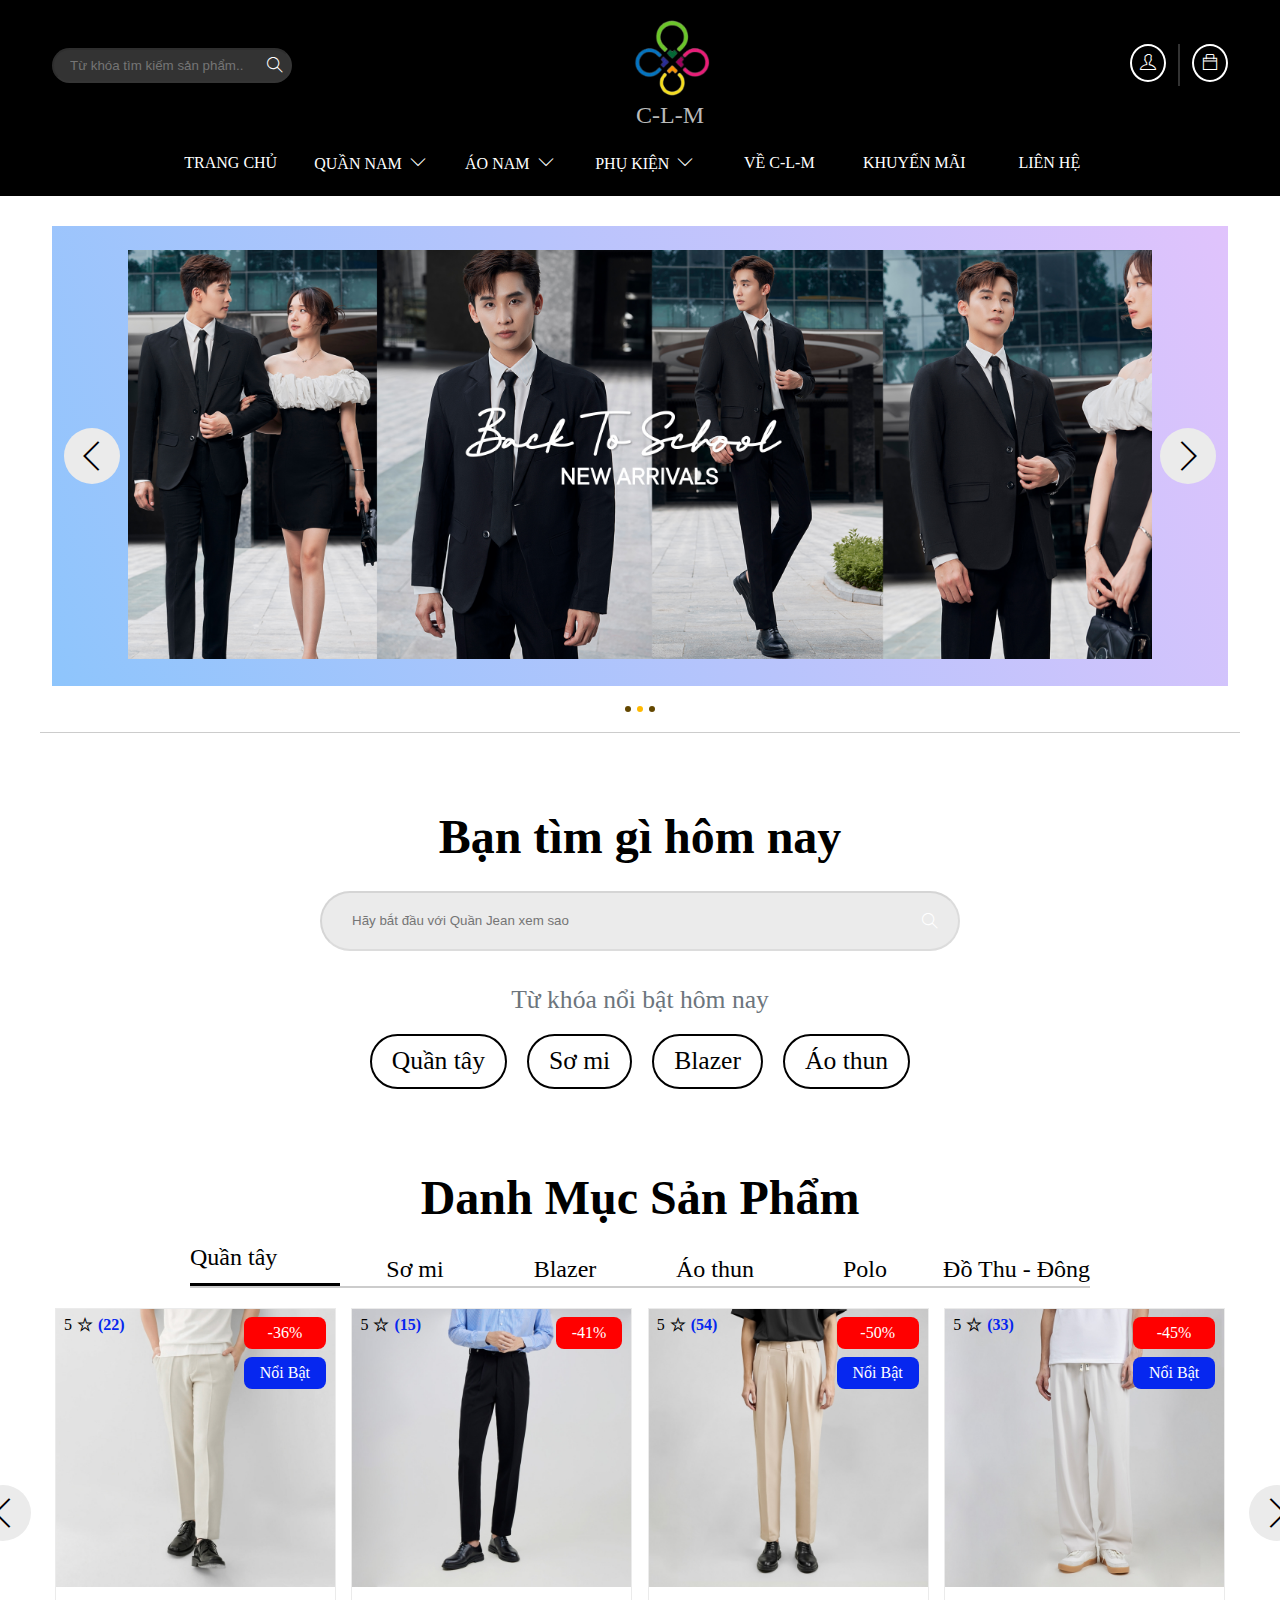
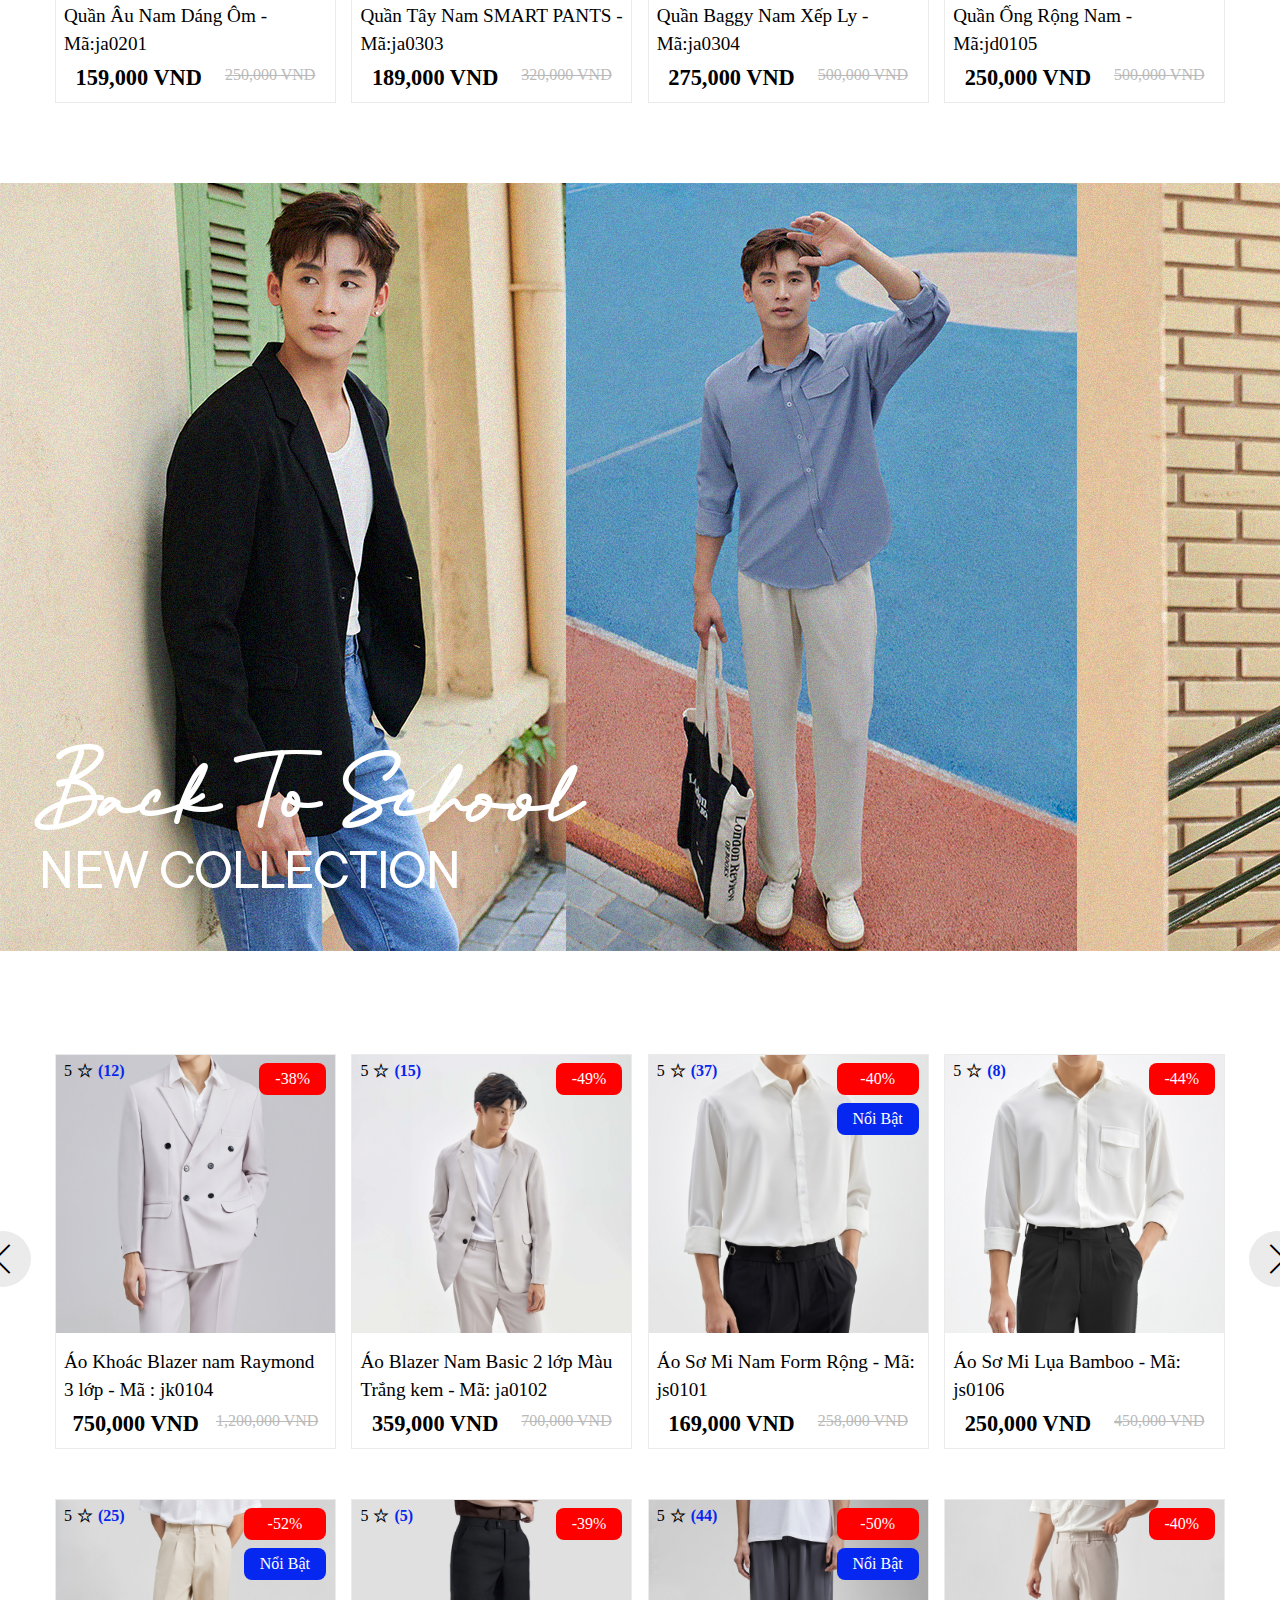
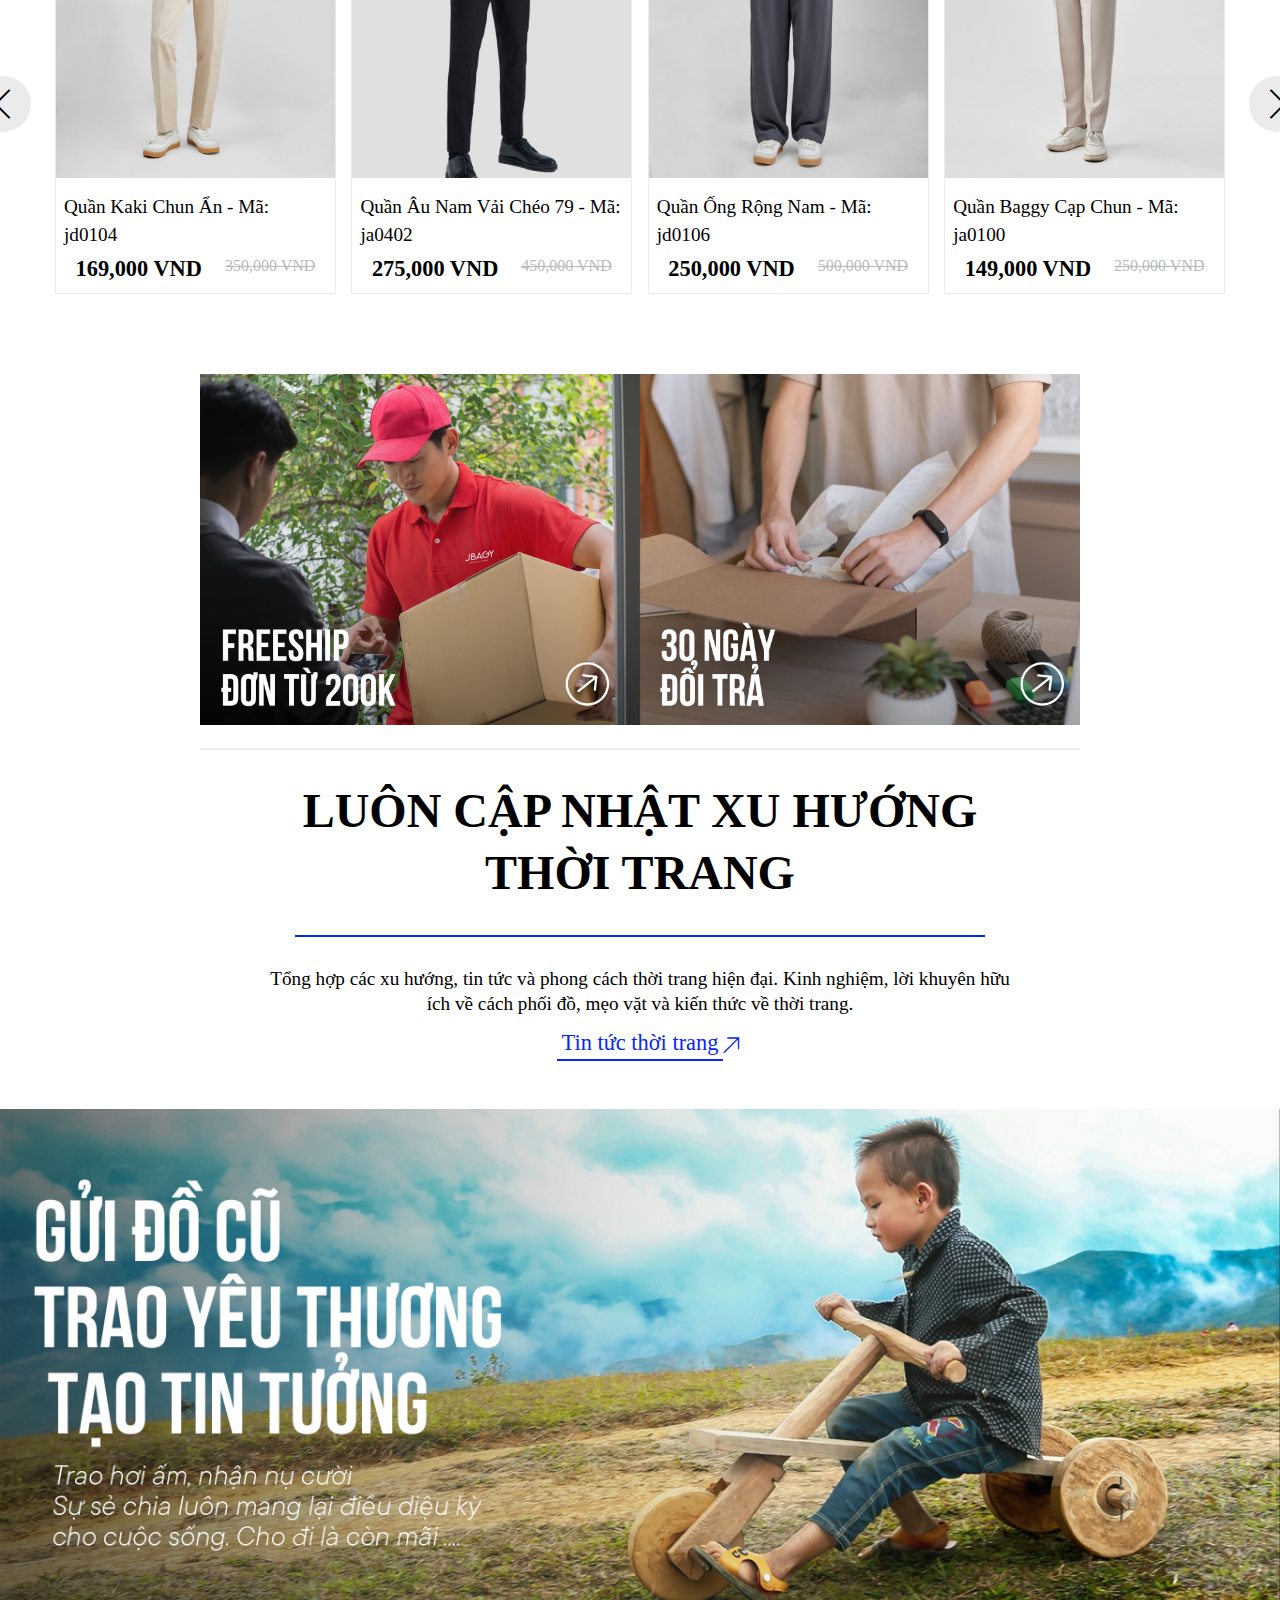
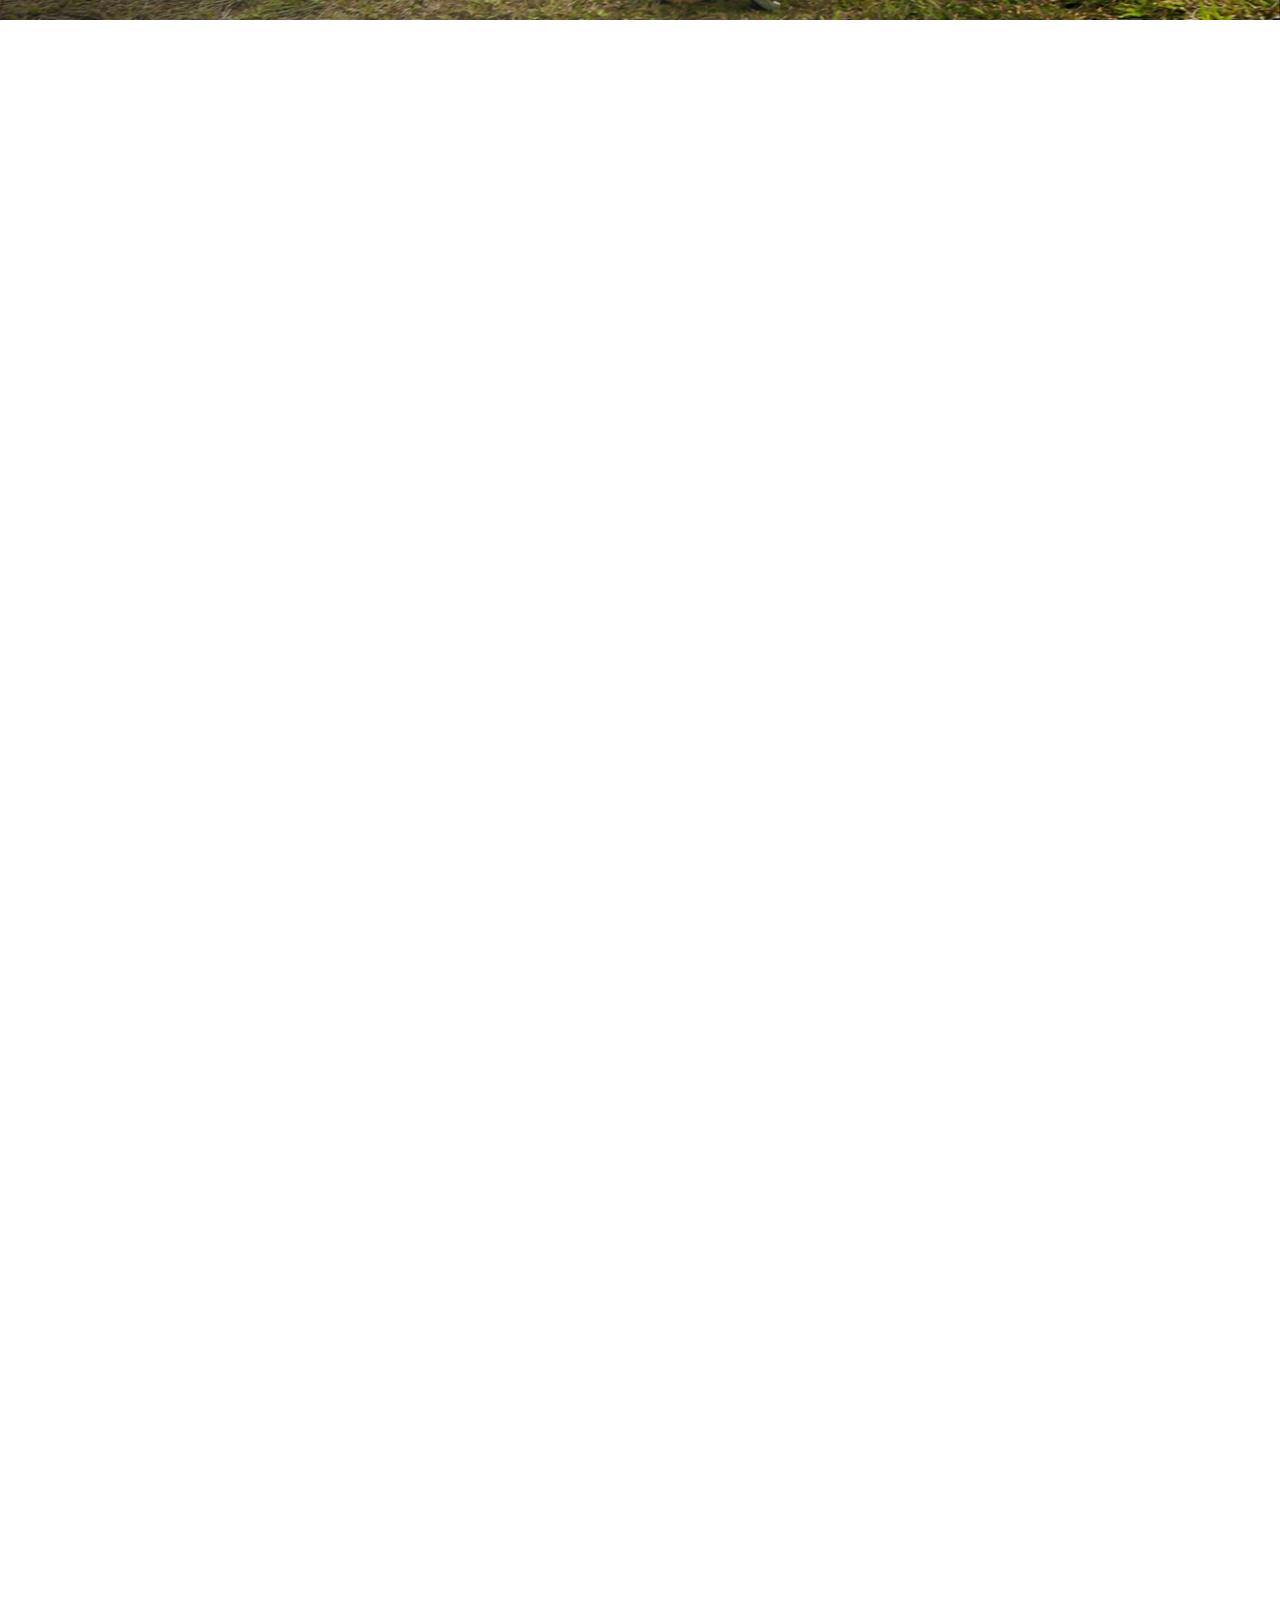
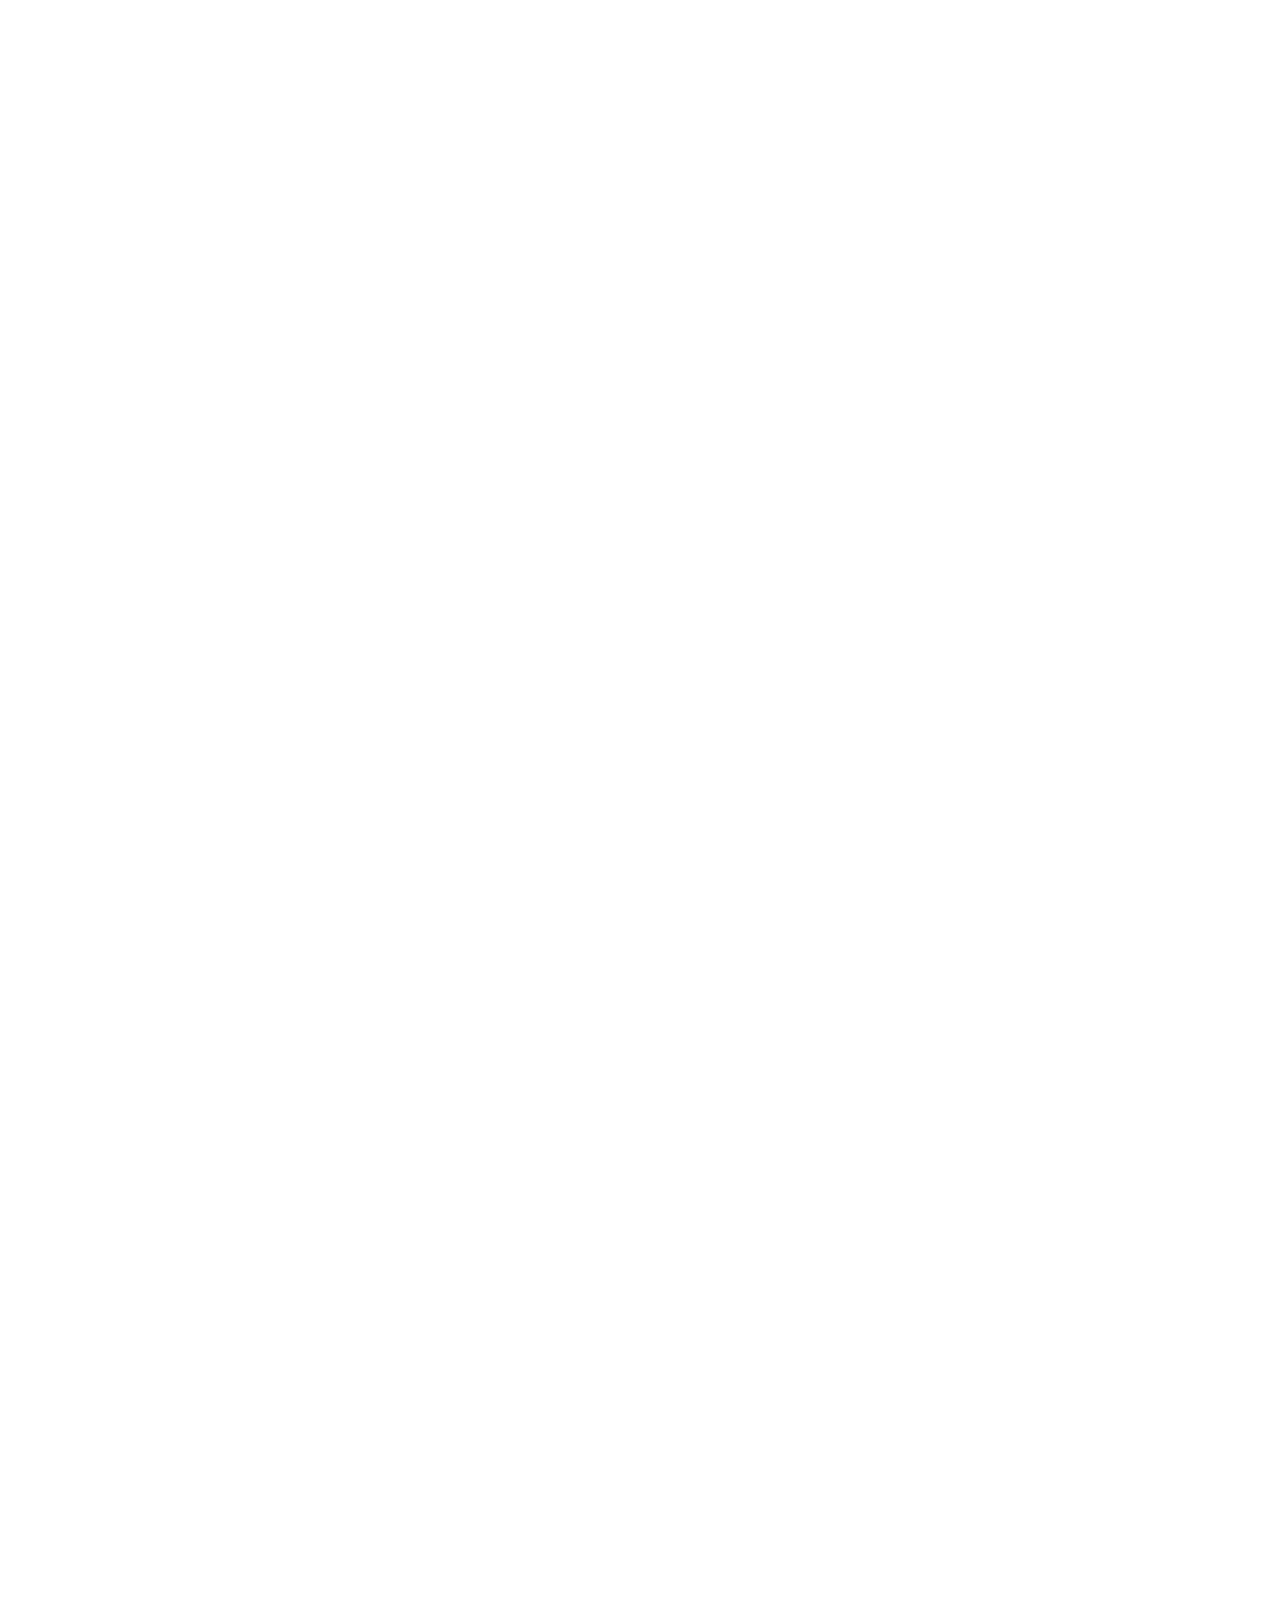
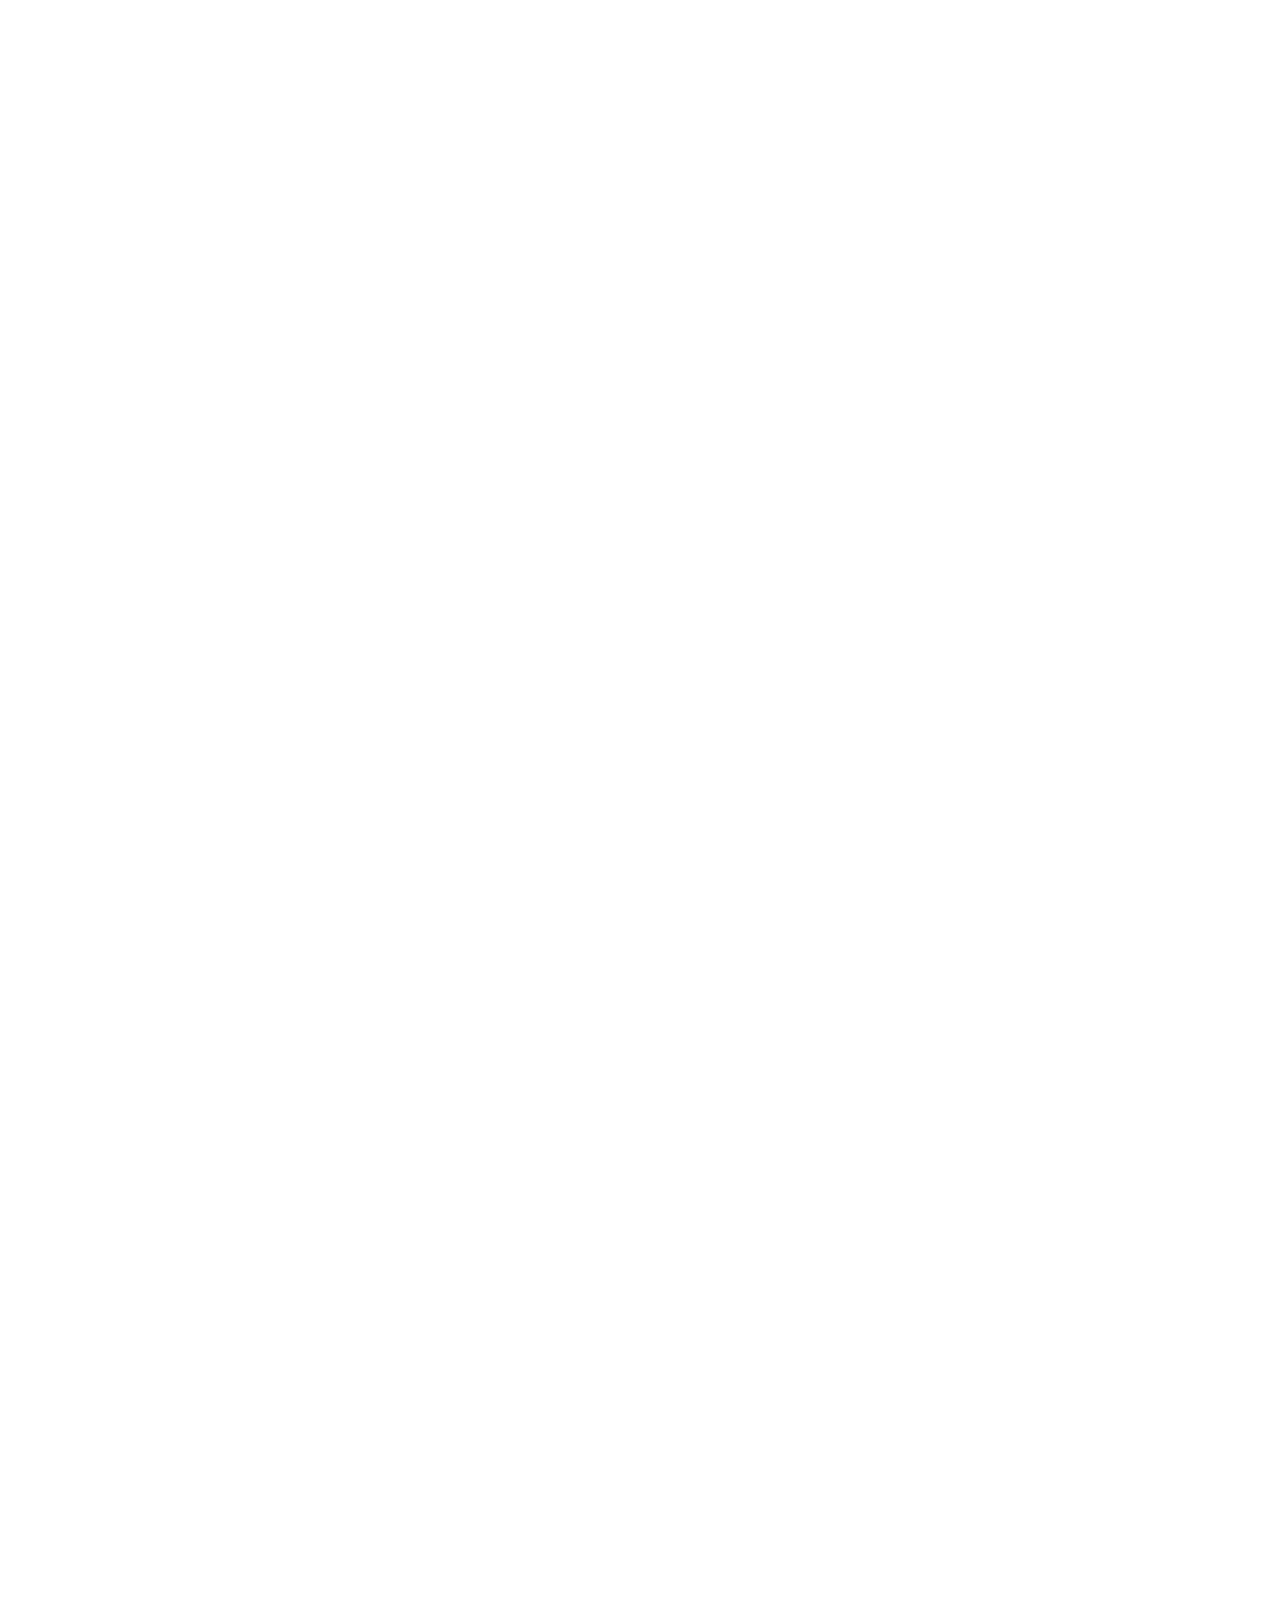
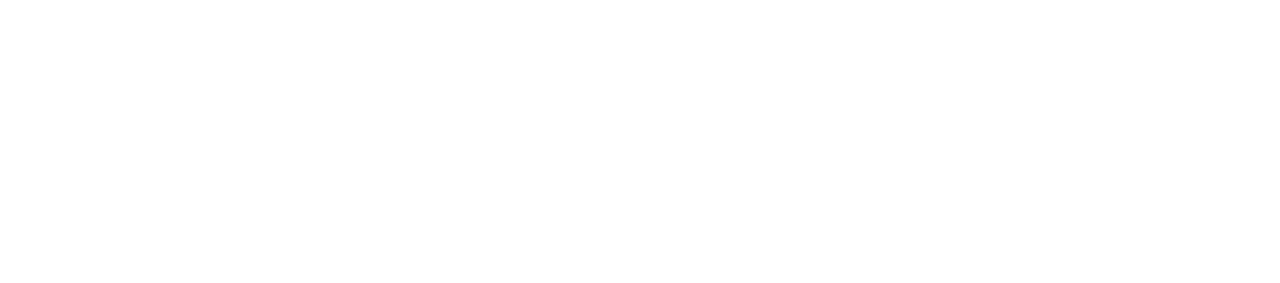
==== index.html @ 553d18b3 "Fix một số lỗi nhỏ và thêm phần banner" ====
<!DOCTYPE html>
<html lang="vi">
    <head>
        <meta charset="UTF-8" />
        <meta name="viewport" content="width=device-width, initial-scale=1.0" />
        <title>Thời Trang C-L-M</title>
        <link rel="stylesheet" href="./assets/css/style.css" />
        <link rel="stylesheet" href="./assets/css/reset.css" />
        <link
            rel="stylesheet"
            href="./assets/fonts/Helvetica-Neue-Font/Helvetica Neue Medium Extended/Helvetica Neue Medium Extended.otf"
        />
        <link
            rel="stylesheet"
            href="./assets/icon/themify-icons/themify-icons.css"
        />
    </head>
    <body>
        <!-- Header -->
        <header class="header">
            <div class="main-content">
                <div class="flex-row">
                    <div class="container-search">
                        <input
                            type="search"
                            class="search-field"
                            placeholder="Từ khóa tìm kiếm sản phẩm.."
                        />
                        <i class="ti-search"></i>
                    </div>
                    <div class="logo">
                        <img
                            src="./assets/img/logo_team.jpg"
                            alt="logo_team"
                            class="logo_team"
                        />
                        <div class="container-slogan">
                            <h1 class="name-shop">C-L-M</h1>
                        </div>
                    </div>
                    <div class="header-button">
                        <a href="#!">
                            <div class="header-button_user">
                                <i class="ti-user"></i>
                            </div>
                        </a>
                        <div class="header-button_devider"></div>
                        <a href="#!">
                            <div class="header-button_shopping">
                                <i class="ti-bag"></i>
                            </div>
                        </a>
                    </div>
                </div>
            </div>
            <!-- Navigation -->
            <nav>
                <div class="nav">
                    <ul>
                        <li>
                            <a href="#!">TRANG CHỦ</a>
                        </li>
                        <li class="tag-father">
                            <a href="#!">QUẦN NAM</a>
                            <ul class="list-item">
                                <li>
                                    <a href="#!">Quần Tây</a>
                                </li>
                                <li>
                                    <a href="#!">Quần Jean</a>
                                </li>
                                <li>
                                    <a href="#!">Quần Kaki</a>
                                </li>
                                <li>
                                    <a href="#!">Quần Short</a>
                                </li>
                                <li>
                                    <a href="#!">Quần Lót</a>
                                </li>
                            </ul>
                            <i class="ti-angle-down"></i>
                        </li>
                        <li class="tag-father">
                            <a href="#!">ÁO NAM</a>
                            <ul class="list-item">
                                <li>
                                    <a href="#!">Áo Sơ Mi</a>
                                </li>
                                <li>
                                    <a href="#!">Áo Blazer</a>
                                </li>
                                <li>
                                    <a href="#!">Áo Thun</a>
                                </li>
                                <li>
                                    <a href="#!">Áo Polo</a>
                                </li>
                            </ul>
                            <i class="ti-angle-down"></i>
                        </li>
                        <li class="tag-father">
                            <a href="#!">PHỤ KIỆN</a>
                            <ul class="list-item">
                                <li>
                                    <a href="#!">Tất</a>
                                </li>
                                <li>
                                    <a href="#!">Mũ</a>
                                </li>
                            </ul>
                            <i class="ti-angle-down"></i>
                        </li>
                        <li>
                            <a href="#!">VỀ C-L-M</a>
                        </li>
                        <li>
                            <a href="#!">KHUYẾN MÃI</a>
                        </li>
                        <li>
                            <a href="#!">LIÊN HỆ</a>
                        </li>
                    </ul>
                </div>
            </nav>
        </header>
        <main>
            <!-- Banner -->
            <div class="banner">
                <div class="main-content">
                    <div class="container">
                        <i class="ti-angle-left"></i>
                        <a href="#!"
                            ><img
                                class="banner-img"
                                src="./assets/img/banner.jpg"
                                alt="banner"
                        /></a>
                        <i class="ti-angle-right"></i>
                    </div>
                    <div class="dots">
                        <div class="dot"></div>
                        <div class="dot acctive"></div>
                        <div class="dot"></div>
                    </div>
                </div>
            </div>
            <!-- Outstanding -->
            <div class="otd">
                <div class="content">
                    <h2 class="title">Bạn tìm gì hôm nay</h2>
                    <div class="container-search">
                        <input
                            type="search"
                            class="search-field"
                            placeholder="Hãy bắt đầu với Quần Jean xem sao"
                        />
                        <i class="ti-search"></i>
                    </div>
                    <p class="desc">Từ khóa nổi bật hôm nay</p>
                    <div class="row">
                        <div class="acction-btn"><a href="#!">Quần tây</a></div>
                        <div class="acction-btn"><a href="#!">Sơ mi</a></div>
                        <div class="acction-btn"><a href="#!">Blazer</a></div>
                        <div class="acction-btn"><a href="#!">Áo thun</a></div>
                    </div>
                </div>
            </div>
            <!-- Category -->
            <div class="category">
                <h2 class="title">Danh Mục Sản Phẩm</h2>
                <div class="row">
                    <ul>
                        <li class="acctive">
                            <a href="#!">Quần tây</a>
                        </li>
                        <li>
                            <a href="#!">Sơ mi</a>
                        </li>
                        <li>
                            <a href="#!">Blazer</a>
                        </li>
                        <li>
                            <a href="#!">Áo thun</a>
                        </li>
                        <li>
                            <a href="#!">Polo</a>
                        </li>
                        <li>
                            <a href="#!">Đồ Thu - Đông</a>
                        </li>
                    </ul>
                </div>
                <!-- Product -->
                <div class="tab-content">
                    <div class="container">
                        <div class="list-product">
                            <i class="ti-angle-left"></i>
                            <div class="product-item">
                                <div class="tag-product-item">
                                    <div class="row">
                                        <div class="evalute">
                                            <span>5</span>
                                            <i class="ti-star"></i>
                                            <span>(22)</span>
                                        </div>
                                        <div class="tag-container">
                                            <div class="reduction-rate">
                                                -36%
                                            </div>
                                            <div class="hot">Nổi Bật</div>
                                        </div>
                                    </div>
                                </div>
                                <a href="#!">
                                    <img
                                        src="./assets/img/ja0201.jpg"
                                        alt="Quần Âu Nam Dáng Ôm"
                                        class="feature"
                                    />
                                </a>
                                <h3 class="product-title">
                                    Quần Âu Nam Dáng Ôm - Mã:ja0201
                                </h3>
                                <div class="price">
                                    <div class="row">
                                        <div class="price-amount">
                                            159,000 VND
                                        </div>
                                        <div class="old-amount">
                                            250,000 VND
                                        </div>
                                    </div>
                                </div>
                            </div>
                            <div class="product-item">
                                <div class="tag-product-item">
                                    <div class="row">
                                        <div class="evalute">
                                            <span>5</span>
                                            <i class="ti-star"></i>
                                            <span>(15)</span>
                                        </div>
                                        <div class="tag-container">
                                            <div class="reduction-rate">
                                                -41%
                                            </div>
                                        </div>
                                    </div>
                                </div>
                                <a href="#!">
                                    <img
                                        src="./assets/img/ja0303.jpg"
                                        alt="Quần Tây Nam SMART PANTS"
                                        class="feature"
                                    />
                                </a>
                                <h3 class="product-title">
                                    Quần Tây Nam SMART PANTS - Mã:ja0303
                                </h3>
                                <div class="price">
                                    <div class="row">
                                        <div class="price-amount">
                                            189,000 VND
                                        </div>
                                        <div class="old-amount">
                                            320,000 VND
                                        </div>
                                    </div>
                                </div>
                            </div>
                            <div class="product-item">
                                <div class="tag-product-item">
                                    <div class="row">
                                        <div class="evalute">
                                            <span>5</span>
                                            <i class="ti-star"></i>
                                            <span>(54)</span>
                                        </div>
                                        <div class="tag-container">
                                            <div class="reduction-rate">
                                                -50%
                                            </div>
                                            <div class="hot">Nổi Bật</div>
                                        </div>
                                    </div>
                                </div>
                                <a href="#!">
                                    <img
                                        src="./assets/img/ja0304.jpg"
                                        alt="Quần Baggy Nam Xếp Ly"
                                        class="feature"
                                    />
                                </a>
                                <h3 class="product-title">
                                    Quần Baggy Nam Xếp Ly - Mã:ja0304
                                </h3>
                                <div class="price">
                                    <div class="row">
                                        <div class="price-amount">
                                            275,000 VND
                                        </div>
                                        <div class="old-amount">
                                            500,000 VND
                                        </div>
                                    </div>
                                </div>
                            </div>
                            <div class="product-item">
                                <div class="tag-product-item">
                                    <div class="row">
                                        <div class="evalute">
                                            <span>5</span>
                                            <i class="ti-star"></i>
                                            <span>(33)</span>
                                        </div>
                                        <div class="tag-container">
                                            <div class="reduction-rate">
                                                -45%
                                            </div>
                                            <div class="hot">Nổi Bật</div>
                                        </div>
                                    </div>
                                </div>
                                <a href="#!">
                                    <img
                                        src="./assets/img/jd0105.jpg"
                                        alt="Quần Ống Rộng Nam"
                                        class="feature"
                                    />
                                </a>
                                <h3 class="product-title">
                                    Quần Ống Rộng Nam - Mã:jd0105
                                </h3>
                                <div class="price">
                                    <div class="row">
                                        <div class="price-amount">
                                            250,000 VND
                                        </div>
                                        <div class="old-amount">
                                            500,000 VND
                                        </div>
                                    </div>
                                </div>
                            </div>
                            <i class="ti-angle-right"></i>
                        </div>
                    </div>
                </div>
            </div>
            <!-- Banner -->
            <div class="banner_2">
                <img
                    src="./assets/img/banner_2.jpg"
                    alt="banner_2"
                    class="banner"
                />
            </div>
            <!-- Product_2 -->
            <div class="category">
                <div class="tab-content">
                    <div class="container">
                        <div class="list-product">
                            <i class="ti-angle-left"></i>
                            <div class="product-item">
                                <div class="tag-product-item">
                                    <div class="row">
                                        <div class="evalute">
                                            <span>5</span>
                                            <i class="ti-star"></i>
                                            <span>(12)</span>
                                        </div>
                                        <div class="tag-container">
                                            <div class="reduction-rate">
                                                -38%
                                            </div>
                                        </div>
                                    </div>
                                </div>
                                <a href="#!">
                                    <img
                                        src="./assets/img/JK0104.jpg"
                                        alt="Áo Khoác Blazer nam Raymond 3 lớp"
                                        class="feature"
                                    />
                                </a>
                                <h3 class="product-title">
                                    Áo Khoác Blazer nam Raymond 3 lớp - Mã :
                                    jk0104
                                </h3>
                                <div class="price">
                                    <div class="row">
                                        <div class="price-amount">
                                            750,000 VND
                                        </div>
                                        <div class="old-amount">
                                            1,200,000 VND
                                        </div>
                                    </div>
                                </div>
                            </div>
                            <div class="product-item">
                                <div class="tag-product-item">
                                    <div class="row">
                                        <div class="evalute">
                                            <span>5</span>
                                            <i class="ti-star"></i>
                                            <span>(15)</span>
                                        </div>
                                        <div class="tag-container">
                                            <div class="reduction-rate">
                                                -49%
                                            </div>
                                        </div>
                                    </div>
                                </div>
                                <a href="#!">
                                    <img
                                        src="./assets/img/ja0102.jpg"
                                        alt="Áo Blazer Nam Basic 2 lớp Màu Trắng kem"
                                        class="feature"
                                    />
                                </a>
                                <h3 class="product-title">
                                    Áo Blazer Nam Basic 2 lớp Màu Trắng kem -
                                    Mã: ja0102
                                </h3>
                                <div class="price">
                                    <div class="row">
                                        <div class="price-amount">
                                            359,000 VND
                                        </div>
                                        <div class="old-amount">
                                            700,000 VND
                                        </div>
                                    </div>
                                </div>
                            </div>
                            <div class="product-item">
                                <div class="tag-product-item">
                                    <div class="row">
                                        <div class="evalute">
                                            <span>5</span>
                                            <i class="ti-star"></i>
                                            <span>(37)</span>
                                        </div>
                                        <div class="tag-container">
                                            <div class="reduction-rate">
                                                -40%
                                            </div>
                                            <div class="hot">Nổi Bật</div>
                                        </div>
                                    </div>
                                </div>
                                <a href="#!">
                                    <img
                                        src="./assets/img/js0101.jpg"
                                        alt="Áo Sơ Mi Nam Form Rộng"
                                        class="feature"
                                    />
                                </a>
                                <h3 class="product-title">
                                    Áo Sơ Mi Nam Form Rộng - Mã: js0101
                                </h3>
                                <div class="price">
                                    <div class="row">
                                        <div class="price-amount">
                                            169,000 VND
                                        </div>
                                        <div class="old-amount">
                                            258,000 VND
                                        </div>
                                    </div>
                                </div>
                            </div>
                            <div class="product-item">
                                <div class="tag-product-item">
                                    <div class="row">
                                        <div class="evalute">
                                            <span>5</span>
                                            <i class="ti-star"></i>
                                            <span>(8)</span>
                                        </div>
                                        <div class="tag-container">
                                            <div class="reduction-rate">
                                                -44%
                                            </div>
                                        </div>
                                    </div>
                                </div>
                                <a href="#!">
                                    <img
                                        src="./assets/img/js0106.jpg"
                                        alt="Áo Sơ Mi Lụa Bamboo"
                                        class="feature"
                                    />
                                </a>
                                <h3 class="product-title">
                                    Áo Sơ Mi Lụa Bamboo - Mã: js0106
                                </h3>
                                <div class="price">
                                    <div class="row">
                                        <div class="price-amount">
                                            250,000 VND
                                        </div>
                                        <div class="old-amount">
                                            450,000 VND
                                        </div>
                                    </div>
                                </div>
                            </div>
                            <i class="ti-angle-right"></i>
                        </div>
                    </div>
                </div>
            </div>
            <!-- Product_3 -->
            <div class="category category_3">
                <div class="tab-content">
                    <div class="container">
                        <div class="list-product">
                            <i class="ti-angle-left"></i>
                            <div class="product-item">
                                <div class="tag-product-item">
                                    <div class="row">
                                        <div class="evalute">
                                            <span>5</span>
                                            <i class="ti-star"></i>
                                            <span>(25)</span>
                                        </div>
                                        <div class="tag-container">
                                            <div class="reduction-rate">
                                                -52%
                                            </div>
                                            <div class="hot">Nổi Bật</div>
                                        </div>
                                    </div>
                                </div>
                                <a href="#!">
                                    <img
                                        src="./assets/img/jd0104.jpg"
                                        alt="Quần Kaki Chun Ẩn"
                                        class="feature"
                                    />
                                </a>
                                <h3 class="product-title">
                                    Quần Kaki Chun Ẩn - Mã: jd0104
                                </h3>
                                <div class="price">
                                    <div class="row">
                                        <div class="price-amount">
                                            169,000 VND
                                        </div>
                                        <div class="old-amount">
                                            350,000 VND
                                        </div>
                                    </div>
                                </div>
                            </div>
                            <div class="product-item">
                                <div class="tag-product-item">
                                    <div class="row">
                                        <div class="evalute">
                                            <span>5</span>
                                            <i class="ti-star"></i>
                                            <span>(5)</span>
                                        </div>
                                        <div class="tag-container">
                                            <div class="reduction-rate">
                                                -39%
                                            </div>
                                        </div>
                                    </div>
                                </div>
                                <a href="#!">
                                    <img
                                        src="./assets/img/ja0402.jpg"
                                        alt="Quần Âu Nam  Vải Chéo 79"
                                        class="feature"
                                    />
                                </a>
                                <h3 class="product-title">
                                    Quần Âu Nam Vải Chéo 79 - Mã: ja0402
                                </h3>
                                <div class="price">
                                    <div class="row">
                                        <div class="price-amount">
                                            275,000 VND
                                        </div>
                                        <div class="old-amount">
                                            450,000 VND
                                        </div>
                                    </div>
                                </div>
                            </div>
                            <div class="product-item">
                                <div class="tag-product-item">
                                    <div class="row">
                                        <div class="evalute">
                                            <span>5</span>
                                            <i class="ti-star"></i>
                                            <span>(44)</span>
                                        </div>
                                        <div class="tag-container">
                                            <div class="reduction-rate">
                                                -50%
                                            </div>
                                            <div class="hot">Nổi Bật</div>
                                        </div>
                                    </div>
                                </div>
                                <a href="#!">
                                    <img
                                        src="./assets/img/jd0106.jpg"
                                        alt="Quần Ống Rộng Nam"
                                        class="feature"
                                    />
                                </a>
                                <h3 class="product-title">
                                    Quần Ống Rộng Nam - Mã: jd0106
                                </h3>
                                <div class="price">
                                    <div class="row">
                                        <div class="price-amount">
                                            250,000 VND
                                        </div>
                                        <div class="old-amount">
                                            500,000 VND
                                        </div>
                                    </div>
                                </div>
                            </div>
                            <div class="product-item">
                                <div class="tag-product-item">
                                    <div class="row">
                                        <div class="evalute"></div>
                                        <div class="tag-container">
                                            <div class="reduction-rate">
                                                -40%
                                            </div>
                                        </div>
                                    </div>
                                </div>
                                <a href="#!">
                                    <img
                                        src="./assets/img/ja0100.jpg"
                                        alt="Quần Baggy Cạp Chun"
                                        class="feature"
                                    />
                                </a>
                                <h3 class="product-title">
                                    Quần Baggy Cạp Chun - Mã: ja0100
                                </h3>
                                <div class="price">
                                    <div class="row">
                                        <div class="price-amount">
                                            149,000 VND
                                        </div>
                                        <div class="old-amount">
                                            250,000 VND
                                        </div>
                                    </div>
                                </div>
                            </div>
                            <i class="ti-angle-right"></i>
                        </div>
                    </div>
                </div>
            </div>
            <!-- Banner -->
            <div class="banner_3">
                <img
                    src="./assets/img/banner_3.png"
                    alt="banner3"
                    class="banner"
                />
            </div>
            <!-- Section -->
            <div class="section">
                <div class="container-section">
                    <div class="title">
                        LUÔN CẬP NHẬT XU HƯỚNG <br />
                        THỜI TRANG
                    </div>
                    <p class="desc">
                        Tổng hợp các xu hướng, tin tức và phong cách thời trang hiện
                        đại. Kinh nghiệm, lời khuyên hữu ích về cách phối đồ, mẹo
                        vặt và kiến thức về thời trang.
                    </p>
                    <a href="#!">Tin tức thời trang <i class="ti-arrow-top-right"></i></a>
                </div>
            </div>
            <!-- Banner -->
            <div class="banner_4">
                <img
                    src="./assets/img/banner_4.jpg"
                    alt="banner3"
                    class="banner"
                />
            </div>
        </main>
        <main style="height: 5000px"></main>
    </body>
</html>
---- assets/css/style.css ----
* {
    padding: 0;
    margin: 0;
    box-sizing: border-box;
}

html {
    font-size: 62.5%;
    font-family: Arial, Helvetica, sans-serif;
}

body {
    font-size: 1.6rem;
}

/* ============Common=========== */
.main-content {
    margin: 0 auto;
    padding: 0 15px;
}

.flex-row {
    display: flex;
}

.title {
    font-size: 3rem;
    font-weight: 700;
}

.slogan {
    color: #fff;
    text-align: center;
}

a {
    text-decoration: none;
    color: #fff;
}

.dots {
    display: flex;
    justify-content: center;
    gap: 6px;
    margin-top: 20px;
}

.dot {
    width: 6px;
    height: 6px;
    background-color: #634700;
    border-radius: 50%;
}

.dot.acctive {
    background-color: #ffb900;
}

.row {
    display: flex;
}

/* ============Header=========== */
.header {
    background-color: #000;
    max-width: 100%;
    position: -webkit-sticky;
    position: sticky;
    top: -132px;
    z-index: 1;
}

.main-content {
    width: 1200px;
    padding: 0 12px;
}

.header .flex-row {
    justify-content: space-between;
    align-items: center;
}

.search-field {
    color: #fff;
    background-color: rgba(255, 255, 255, 0.2);
    border-radius: 999px;
    border-color: rgba(255, 255, 255, 0.09);
    color: currentColor;
    box-shadow: none;
    border-color: rgba(0, 0, 0, 0.09);
}

.logo {
    display: flex;
    flex-direction: column;
    align-items: center;
    max-width: 240px;
    cursor: default;
}

.logo_team {
    width: 100px;
    height: 100px;
    object-fit: cover;
}

.header-button {
    display: flex;
    justify-content: flex-end;
    color: #fff;
    min-width: 180px;
}

.container-search input {
    min-width: 240px;
    /* max-width: 250px; */
    padding: 8px 16px;
}

.container-search {
    position: relative;
}

.ti-search {
    position: absolute;
    color: #fff;
    right: 0;
    top: 0;
    cursor: pointer;
    padding: 9px;
}

.ti-search:hover {
    text-align: center;
    background-color: #bababa;
    color: #000;
    width: 20%;
    border-radius: 999px;
    transition: all ease 1s;
}

.name-shop {
    padding: 3px;
    color: #bababa;
    font-size: 1.5rem;
}

.header-button_devider {
    border: 1px solid #ccc;
    margin: 0 12px;
    padding: 20px 0;
    border-color: rgba(255, 255, 255, 0.2);
}

.header-button_shopping,
.header-button_user {
    border-radius: 50%;
    border: 2px solid #fff;
    padding: 8px;
    cursor: pointer;
}

.header-button_shopping:hover,
.header-button_user:hover {
    background-color: #ccc;
    color: #000;
}

/* ============Navigation=========== */
.nav {
    padding: 12px 0;
    display: flex;
    justify-content: center;
}

.nav ul li {
    text-align: center;
}

.nav > ul {
    display: flex;
    align-items: center;
}

.nav > ul li {
    display: inline-block;
    padding: 12px 16px;
    min-width: 135px;
}

.nav > ul li:hover {
    transition: all ease .1s;
}

.tag-father:hover .list-item li{
    transition: all ease-in-out .5s;
}

.nav > ul li:hover .list-item {
    width: calc(100% - 1.8px);
}

.tag-father:hover .list-item {
    display: block;
}

.tag-father {
    position: relative;
}

.list-item {
    position: absolute;
    display: none;
    background-color: #fff;
    margin: 12px 0 0 -16px;
    width:100%;
    border: 1px solid #ebebeb;
    box-sizing: content-box;
}

.list-item li {
    width: 100%;
    box-shadow: 0 1px #ebebeb;
}

.nav li:hover .ti-angle-down,
.nav ul li:hover a{
    color: #000;
}

.nav ul li:hover,
.list-item li:hover {
    background-color: #ccc;
    cursor: pointer;
}

.nav .ti-angle-down {
    padding-left: 4px;
    color: #fff;
}


/* ============Main=========== */
main {
    margin: 30px 0;
}


/* ============Banner=========== */
.banner .main-content{
    border-bottom: 1px solid #ccc;
    padding-bottom: 20px;
}

.banner-img {
    width: 100%;
    height: 100%;
    object-fit: cover;
}

.ti-angle-left,
.ti-angle-right {
    display: inline-block;
    font-size: 2rem;
    top: 50%;
    padding: 12px;
    border-radius: 50%;
    background-color: #ebebeb;
}

.ti-angle-left:hover,
.ti-angle-right:hover {
    cursor: pointer;
    box-shadow: rgba(0, 0, 0, 0.35) 0px 5px 15px;
    background-color: #fff;
    transition: all .5s;
}

.banner .container {
    display: flex;
    justify-content: center;
    align-items: center;
    gap: 8px;
    padding: 24px 12px;
    background-color: #8EC5FC;
    background-image: linear-gradient(62deg, #8EC5FC 0%, #E0C3FC 100%);
}

/* ============Outstanding=========== */
.otd {
    width: 100%;
    margin-top: 80px;
    display: flex;
    justify-content: center;
}

.otd .content {
    width: 50%;
    max-width: 50%;
    text-align: center;
}

.otd .container-search {
    width: 100%;
    margin-top: 30px;
    display: flex;
    align-items: center;
}

.otd .search-field {
    width: 100%;
    height: 60px;
    background-color: #ebebeb;
    padding: 8px 30px;
}

.otd .ti-search {
    display: flex;
    justify-content: center;
    align-items: center;
    width: 60px;
    height: 60px;
}

.otd .ti-search:hover {
    top: 2px;
    right: 2px;
    width: 100px;
    height: 56px;
}

.otd .desc {
    margin-top: 30px;
    color: #6c757d;
    font-size: 1.6rem;
    font-weight: 400;
    line-height: 1.5;
}

.otd .row {
    justify-content: center;
    margin-top: 10px;
}

.acction-btn {
    min-width: 40px;
    border: 2px solid #000;
    border-radius: 999px;
    padding: 6px 20px;
    margin: 5px 10px;
}

.acction-btn:hover,
.acction-btn:hover a {
    cursor: pointer;
    background-color: #21D4FD;
    background-image: linear-gradient(19deg, #21D4FD 0%, #B721FF 100%);
    color: transparent;
    background-clip: text;
    -webkit-background-clip: text;
}

.acction-btn a {
    color: #000;
    font-size: 1.6rem;
    font-weight: 400;
    line-height: 1.5;
}

/* ============Category=========== */
.category {
    text-align: center;
    padding-top: 30px;
    margin-top: 50px;
}

.category .row {
    justify-content: center;
}

.category ul {
    display: flex;
    border-bottom: 2px solid #ccc;
    margin-top: 30px;
}

.category .acctive,
.category ul li:hover,
.category ul li:active {
    padding-bottom: 20px;
    border-bottom: 3px solid #000;
}

.category ul li {
    display: flex;
    align-items: center;
    justify-content: center;
}

.category li {
    cursor: pointer;
    width: 150px;
    height: 34px;
}

.category li:first-child{
    justify-content: flex-start;
}

.category li:last-child{
    justify-content: flex-end;
}

.category li a {
    color: #000;
    font-size: 1.5rem;
    font-weight: 400;
}

.tab-content {
    display: flex;
    justify-content: center;
}

.tab-content .container {
    margin-top: 20px;
    width: 1170px;
}

.list-product {
    display: flex;
    justify-content: space-between;
    position: relative;
}

.product-item {
    max-width: 24%;
    border: 1px solid #ebebeb;
    position: relative;
}

.product-item:hover {
    box-shadow: rgba(0, 0, 0, 0.35) 0px 1px 10px;
}

.product-item .feature {
    width: 100%;
    height: 278px;
    object-fit: cover;
}

.product-title {
    display: block;
    padding: 12px 8px 0px;
    font-size: 1.2rem;
    font-weight: 500;
    text-align: left;
    line-height: 1.5;
}

.product-title:hover {
    cursor: pointer;
    text-decoration: underline;
}

.product-item .row {
    padding: 8px 8px 12px;
    justify-content: space-around;
}

.price-amount {
    font-size: 1.4rem;
    font-weight: 600;
}

.old-amount {
    text-decoration: line-through;
    color: #bababa;
}

.category .ti-angle-right,
.category .ti-angle-left {
    position: absolute;
}

.category .ti-angle-right {
    right: -80px;
    top: 45%;
}

.category .ti-angle-left {
    left: -80px;
    top: 45%;
}

.tag-product-item {
    position: absolute;
}

.tag-product-item .row {
    width: 278px;
    align-items: flex-start;
    justify-content: space-between;
}

.tag-product-item .evalute {
    display: flex;
    align-items: center;
    cursor: default;
}

.tag-product-item .evalute .ti-star {
    margin: -2px 5px 0;
}

.tag-product-item .evalute span ~ span {
    color: #0627ef;
    font-weight: 900;
}

.tag-container .reduction-rate {
    color: #fff;
    background-color: red;
    padding: 8px 16px;
    border-radius: 8px;
    cursor: default;
}

.tag-container .hot {
    color: #fff;
    background-color: #0627ef;
    margin-top: 8px;
    padding: 8px 16px;
    border-radius: 8px;
    cursor: default;
}

/* ============Banner=========== */

.banner_2 {
    margin-top: 80px;
}

/* ============Product=========== */
.category_3 {
    margin-top: 0;
}

/* ============Banner=========== */

.banner_3 {
    margin: 80px 200px 0;
    padding-bottom: 20px;
    border-bottom: 2px solid #ebebeb;
}

.banner_3 .banner {
    width: 100%;
    object-fit: cover;
    cursor: pointer;
}

/* ============Section=========== */
.section {
    margin: 0 auto;
    text-align: center;
    max-width: 750px;
}

.section .title {
    border-bottom: 2px solid #0627ef;
    padding-bottom: 30px;
    margin: 30px;
    line-height: 1.3;
}

.section .desc {
    font-size: 1.2rem;
    line-height: 1.3;
}

.container-section a {
    text-align: end;
    margin-top: 10px;
    display: inline-block;
    color: #0627ef;
    font-size: 1.4rem;
    box-shadow: 0 2px #0627ef;
    padding: 5px;
    position: relative;
}

.container-section i {
    position: absolute;
    top: 9px;
}

/* ============Banner=========== */
.banner_4 {
    margin-top: 50px;
}

.banner_4 .banner {
    width: 100%;
    height: 100%;
    object-fit: cover;
    cursor: pointer;
}
---- assets/icon/themify-icons/themify-icons.css ----
@font-face {
	font-family: 'themify';
	src:url('fonts/themify.eot?-fvbane');
	src:url('fonts/themify.eot?#iefix-fvbane') format('embedded-opentype'),
		url('fonts/themify.woff?-fvbane') format('woff'),
		url('fonts/themify.ttf?-fvbane') format('truetype'),
		url('fonts/themify.svg?-fvbane#themify') format('svg');
	font-weight: normal;
	font-style: normal;
}

[class^="ti-"], [class*=" ti-"] {
	font-family: 'themify';
	speak: none;
	font-style: normal;
	font-weight: normal;
	font-variant: normal;
	text-transform: none;
	line-height: 1;

	/* Better Font Rendering =========== */
	-webkit-font-smoothing: antialiased;
	-moz-osx-font-smoothing: grayscale;
}

.ti-wand:before {
	content: "\e600";
}
.ti-volume:before {
	content: "\e601";
}
.ti-user:before {
	content: "\e602";
}
.ti-unlock:before {
	content: "\e603";
}
.ti-unlink:before {
	content: "\e604";
}
.ti-trash:before {
	content: "\e605";
}
.ti-thought:before {
	content: "\e606";
}
.ti-target:before {
	content: "\e607";
}
.ti-tag:before {
	content: "\e608";
}
.ti-tablet:before {
	content: "\e609";
}
.ti-star:before {
	content: "\e60a";
}
.ti-spray:before {
	content: "\e60b";
}
.ti-signal:before {
	content: "\e60c";
}
.ti-shopping-cart:before {
	content: "\e60d";
}
.ti-shopping-cart-full:before {
	content: "\e60e";
}
.ti-settings:before {
	content: "\e60f";
}
.ti-search:before {
	content: "\e610";
}
.ti-zoom-in:before {
	content: "\e611";
}
.ti-zoom-out:before {
	content: "\e612";
}
.ti-cut:before {
	content: "\e613";
}
.ti-ruler:before {
	content: "\e614";
}
.ti-ruler-pencil:before {
	content: "\e615";
}
.ti-ruler-alt:before {
	content: "\e616";
}
.ti-bookmark:before {
	content: "\e617";
}
.ti-bookmark-alt:before {
	content: "\e618";
}
.ti-reload:before {
	content: "\e619";
}
.ti-plus:before {
	content: "\e61a";
}
.ti-pin:before {
	content: "\e61b";
}
.ti-pencil:before {
	content: "\e61c";
}
.ti-pencil-alt:before {
	content: "\e61d";
}
.ti-paint-roller:before {
	content: "\e61e";
}
.ti-paint-bucket:before {
	content: "\e61f";
}
.ti-na:before {
	content: "\e620";
}
.ti-mobile:before {
	content: "\e621";
}
.ti-minus:before {
	content: "\e622";
}
.ti-medall:before {
	content: "\e623";
}
.ti-medall-alt:before {
	content: "\e624";
}
.ti-marker:before {
	content: "\e625";
}
.ti-marker-alt:before {
	content: "\e626";
}
.ti-arrow-up:before {
	content: "\e627";
}
.ti-arrow-right:before {
	content: "\e628";
}
.ti-arrow-left:before {
	content: "\e629";
}
.ti-arrow-down:before {
	content: "\e62a";
}
.ti-lock:before {
	content: "\e62b";
}
.ti-location-arrow:before {
	content: "\e62c";
}
.ti-link:before {
	content: "\e62d";
}
.ti-layout:before {
	content: "\e62e";
}
.ti-layers:before {
	content: "\e62f";
}
.ti-layers-alt:before {
	content: "\e630";
}
.ti-key:before {
	content: "\e631";
}
.ti-import:before {
	content: "\e632";
}
.ti-image:before {
	content: "\e633";
}
.ti-heart:before {
	content: "\e634";
}
.ti-heart-broken:before {
	content: "\e635";
}
.ti-hand-stop:before {
	content: "\e636";
}
.ti-hand-open:before {
	content: "\e637";
}
.ti-hand-drag:before {
	content: "\e638";
}
.ti-folder:before {
	content: "\e639";
}
.ti-flag:before {
	content: "\e63a";
}
.ti-flag-alt:before {
	content: "\e63b";
}
.ti-flag-alt-2:before {
	content: "\e63c";
}
.ti-eye:before {
	content: "\e63d";
}
.ti-export:before {
	content: "\e63e";
}
.ti-exchange-vertical:before {
	content: "\e63f";
}
.ti-desktop:before {
	content: "\e640";
}
.ti-cup:before {
	content: "\e641";
}
.ti-crown:before {
	content: "\e642";
}
.ti-comments:before {
	content: "\e643";
}
.ti-comment:before {
	content: "\e644";
}
.ti-comment-alt:before {
	content: "\e645";
}
.ti-close:before {
	content: "\e646";
}
.ti-clip:before {
	content: "\e647";
}
.ti-angle-up:before {
	content: "\e648";
}
.ti-angle-right:before {
	content: "\e649";
}
.ti-angle-left:before {
	content: "\e64a";
}
.ti-angle-down:before {
	content: "\e64b";
}
.ti-check:before {
	content: "\e64c";
}
.ti-check-box:before {
	content: "\e64d";
}
.ti-camera:before {
	content: "\e64e";
}
.ti-announcement:before {
	content: "\e64f";
}
.ti-brush:before {
	content: "\e650";
}
.ti-briefcase:before {
	content: "\e651";
}
.ti-bolt:before {
	content: "\e652";
}
.ti-bolt-alt:before {
	content: "\e653";
}
.ti-blackboard:before {
	content: "\e654";
}
.ti-bag:before {
	content: "\e655";
}
.ti-move:before {
	content: "\e656";
}
.ti-arrows-vertical:before {
	content: "\e657";
}
.ti-arrows-horizontal:before {
	content: "\e658";
}
.ti-fullscreen:before {
	content: "\e659";
}
.ti-arrow-top-right:before {
	content: "\e65a";
}
.ti-arrow-top-left:before {
	content: "\e65b";
}
.ti-arrow-circle-up:before {
	content: "\e65c";
}
.ti-arrow-circle-right:before {
	content: "\e65d";
}
.ti-arrow-circle-left:before {
	content: "\e65e";
}
.ti-arrow-circle-down:before {
	content: "\e65f";
}
.ti-angle-double-up:before {
	content: "\e660";
}
.ti-angle-double-right:before {
	content: "\e661";
}
.ti-angle-double-left:before {
	content: "\e662";
}
.ti-angle-double-down:before {
	content: "\e663";
}
.ti-zip:before {
	content: "\e664";
}
.ti-world:before {
	content: "\e665";
}
.ti-wheelchair:before {
	content: "\e666";
}
.ti-view-list:before {
	content: "\e667";
}
.ti-view-list-alt:before {
	content: "\e668";
}
.ti-view-grid:before {
	content: "\e669";
}
.ti-uppercase:before {
	content: "\e66a";
}
.ti-upload:before {
	content: "\e66b";
}
.ti-underline:before {
	content: "\e66c";
}
.ti-truck:before {
	content: "\e66d";
}
.ti-timer:before {
	content: "\e66e";
}
.ti-ticket:before {
	content: "\e66f";
}
.ti-thumb-up:before {
	content: "\e670";
}
.ti-thumb-down:before {
	content: "\e671";
}
.ti-text:before {
	content: "\e672";
}
.ti-stats-up:before {
	content: "\e673";
}
.ti-stats-down:before {
	content: "\e674";
}
.ti-split-v:before {
	content: "\e675";
}
.ti-split-h:before {
	content: "\e676";
}
.ti-smallcap:before {
	content: "\e677";
}
.ti-shine:before {
	content: "\e678";
}
.ti-shift-right:before {
	content: "\e679";
}
.ti-shift-left:before {
	content: "\e67a";
}
.ti-shield:before {
	content: "\e67b";
}
.ti-notepad:before {
	content: "\e67c";
}
.ti-server:before {
	content: "\e67d";
}
.ti-quote-right:before {
	content: "\e67e";
}
.ti-quote-left:before {
	content: "\e67f";
}
.ti-pulse:before {
	content: "\e680";
}
.ti-printer:before {
	content: "\e681";
}
.ti-power-off:before {
	content: "\e682";
}
.ti-plug:before {
	content: "\e683";
}
.ti-pie-chart:before {
	content: "\e684";
}
.ti-paragraph:before {
	content: "\e685";
}
.ti-panel:before {
	content: "\e686";
}
.ti-package:before {
	content: "\e687";
}
.ti-music:before {
	content: "\e688";
}
.ti-music-alt:before {
	content: "\e689";
}
.ti-mouse:before {
	content: "\e68a";
}
.ti-mouse-alt:before {
	content: "\e68b";
}
.ti-money:before {
	content: "\e68c";
}
.ti-microphone:before {
	content: "\e68d";
}
.ti-menu:before {
	content: "\e68e";
}
.ti-menu-alt:before {
	content: "\e68f";
}
.ti-map:before {
	content: "\e690";
}
.ti-map-alt:before {
	content: "\e691";
}
.ti-loop:before {
	content: "\e692";
}
.ti-location-pin:before {
	content: "\e693";
}
.ti-list:before {
	content: "\e694";
}
.ti-light-bulb:before {
	content: "\e695";
}
.ti-Italic:before {
	content: "\e696";
}
.ti-info:before {
	content: "\e697";
}
.ti-infinite:before {
	content: "\e698";
}
.ti-id-badge:before {
	content: "\e699";
}
.ti-hummer:before {
	content: "\e69a";
}
.ti-home:before {
	content: "\e69b";
}
.ti-help:before {
	content: "\e69c";
}
.ti-headphone:before {
	content: "\e69d";
}
.ti-harddrives:before {
	content: "\e69e";
}
.ti-harddrive:before {
	content: "\e69f";
}
.ti-gift:before {
	content: "\e6a0";
}
.ti-game:before {
	content: "\e6a1";
}
.ti-filter:before {
	content: "\e6a2";
}
.ti-files:before {
	content: "\e6a3";
}
.ti-file:before {
	content: "\e6a4";
}
.ti-eraser:before {
	content: "\e6a5";
}
.ti-envelope:before {
	content: "\e6a6";
}
.ti-download:before {
	content: "\e6a7";
}
.ti-direction:before {
	content: "\e6a8";
}
.ti-direction-alt:before {
	content: "\e6a9";
}
.ti-dashboard:before {
	content: "\e6aa";
}
.ti-control-stop:before {
	content: "\e6ab";
}
.ti-control-shuffle:before {
	content: "\e6ac";
}
.ti-control-play:before {
	content: "\e6ad";
}
.ti-control-pause:before {
	content: "\e6ae";
}
.ti-control-forward:before {
	content: "\e6af";
}
.ti-control-backward:before {
	content: "\e6b0";
}
.ti-cloud:before {
	content: "\e6b1";
}
.ti-cloud-up:before {
	content: "\e6b2";
}
.ti-cloud-down:before {
	content: "\e6b3";
}
.ti-clipboard:before {
	content: "\e6b4";
}
.ti-car:before {
	content: "\e6b5";
}
.ti-calendar:before {
	content: "\e6b6";
}
.ti-book:before {
	content: "\e6b7";
}
.ti-bell:before {
	content: "\e6b8";
}
.ti-basketball:before {
	content: "\e6b9";
}
.ti-bar-chart:before {
	content: "\e6ba";
}
.ti-bar-chart-alt:before {
	content: "\e6bb";
}
.ti-back-right:before {
	content: "\e6bc";
}
.ti-back-left:before {
	content: "\e6bd";
}
.ti-arrows-corner:before {
	content: "\e6be";
}
.ti-archive:before {
	content: "\e6bf";
}
.ti-anchor:before {
	content: "\e6c0";
}
.ti-align-right:before {
	content: "\e6c1";
}
.ti-align-left:before {
	content: "\e6c2";
}
.ti-align-justify:before {
	content: "\e6c3";
}
.ti-align-center:before {
	content: "\e6c4";
}
.ti-alert:before {
	content: "\e6c5";
}
.ti-alarm-clock:before {
	content: "\e6c6";
}
.ti-agenda:before {
	content: "\e6c7";
}
.ti-write:before {
	content: "\e6c8";
}
.ti-window:before {
	content: "\e6c9";
}
.ti-widgetized:before {
	content: "\e6ca";
}
.ti-widget:before {
	content: "\e6cb";
}
.ti-widget-alt:before {
	content: "\e6cc";
}
.ti-wallet:before {
	content: "\e6cd";
}
.ti-video-clapper:before {
	content: "\e6ce";
}
.ti-video-camera:before {
	content: "\e6cf";
}
.ti-vector:before {
	content: "\e6d0";
}
.ti-themify-logo:before {
	content: "\e6d1";
}
.ti-themify-favicon:before {
	content: "\e6d2";
}
.ti-themify-favicon-alt:before {
	content: "\e6d3";
}
.ti-support:before {
	content: "\e6d4";
}
.ti-stamp:before {
	content: "\e6d5";
}
.ti-split-v-alt:before {
	content: "\e6d6";
}
.ti-slice:before {
	content: "\e6d7";
}
.ti-shortcode:before {
	content: "\e6d8";
}
.ti-shift-right-alt:before {
	content: "\e6d9";
}
.ti-shift-left-alt:before {
	content: "\e6da";
}
.ti-ruler-alt-2:before {
	content: "\e6db";
}
.ti-receipt:before {
	content: "\e6dc";
}
.ti-pin2:before {
	content: "\e6dd";
}
.ti-pin-alt:before {
	content: "\e6de";
}
.ti-pencil-alt2:before {
	content: "\e6df";
}
.ti-palette:before {
	content: "\e6e0";
}
.ti-more:before {
	content: "\e6e1";
}
.ti-more-alt:before {
	content: "\e6e2";
}
.ti-microphone-alt:before {
	content: "\e6e3";
}
.ti-magnet:before {
	content: "\e6e4";
}
.ti-line-double:before {
	content: "\e6e5";
}
.ti-line-dotted:before {
	content: "\e6e6";
}
.ti-line-dashed:before {
	content: "\e6e7";
}
.ti-layout-width-full:before {
	content: "\e6e8";
}
.ti-layout-width-default:before {
	content: "\e6e9";
}
.ti-layout-width-default-alt:before {
	content: "\e6ea";
}
.ti-layout-tab:before {
	content: "\e6eb";
}
.ti-layout-tab-window:before {
	content: "\e6ec";
}
.ti-layout-tab-v:before {
	content: "\e6ed";
}
.ti-layout-tab-min:before {
	content: "\e6ee";
}
.ti-layout-slider:before {
	content: "\e6ef";
}
.ti-layout-slider-alt:before {
	content: "\e6f0";
}
.ti-layout-sidebar-right:before {
	content: "\e6f1";
}
.ti-layout-sidebar-none:before {
	content: "\e6f2";
}
.ti-layout-sidebar-left:before {
	content: "\e6f3";
}
.ti-layout-placeholder:before {
	content: "\e6f4";
}
.ti-layout-menu:before {
	content: "\e6f5";
}
.ti-layout-menu-v:before {
	content: "\e6f6";
}
.ti-layout-menu-separated:before {
	content: "\e6f7";
}
.ti-layout-menu-full:before {
	content: "\e6f8";
}
.ti-layout-media-right-alt:before {
	content: "\e6f9";
}
.ti-layout-media-right:before {
	content: "\e6fa";
}
.ti-layout-media-overlay:before {
	content: "\e6fb";
}
.ti-layout-media-overlay-alt:before {
	content: "\e6fc";
}
.ti-layout-media-overlay-alt-2:before {
	content: "\e6fd";
}
.ti-layout-media-left-alt:before {
	content: "\e6fe";
}
.ti-layout-media-left:before {
	content: "\e6ff";
}
.ti-layout-media-center-alt:before {
	content: "\e700";
}
.ti-layout-media-center:before {
	content: "\e701";
}
.ti-layout-list-thumb:before {
	content: "\e702";
}
.ti-layout-list-thumb-alt:before {
	content: "\e703";
}
.ti-layout-list-post:before {
	content: "\e704";
}
.ti-layout-list-large-image:before {
	content: "\e705";
}
.ti-layout-line-solid:before {
	content: "\e706";
}
.ti-layout-grid4:before {
	content: "\e707";
}
.ti-layout-grid3:before {
	content: "\e708";
}
.ti-layout-grid2:before {
	content: "\e709";
}
.ti-layout-grid2-thumb:before {
	content: "\e70a";
}
.ti-layout-cta-right:before {
	content: "\e70b";
}
.ti-layout-cta-left:before {
	content: "\e70c";
}
.ti-layout-cta-center:before {
	content: "\e70d";
}
.ti-layout-cta-btn-right:before {
	content: "\e70e";
}
.ti-layout-cta-btn-left:before {
	content: "\e70f";
}
.ti-layout-column4:before {
	content: "\e710";
}
.ti-layout-column3:before {
	content: "\e711";
}
.ti-layout-column2:before {
	content: "\e712";
}
.ti-layout-accordion-separated:before {
	content: "\e713";
}
.ti-layout-accordion-merged:before {
	content: "\e714";
}
.ti-layout-accordion-list:before {
	content: "\e715";
}
.ti-ink-pen:before {
	content: "\e716";
}
.ti-info-alt:before {
	content: "\e717";
}
.ti-help-alt:before {
	content: "\e718";
}
.ti-headphone-alt:before {
	content: "\e719";
}
.ti-hand-point-up:before {
	content: "\e71a";
}
.ti-hand-point-right:before {
	content: "\e71b";
}
.ti-hand-point-left:before {
	content: "\e71c";
}
.ti-hand-point-down:before {
	content: "\e71d";
}
.ti-gallery:before {
	content: "\e71e";
}
.ti-face-smile:before {
	content: "\e71f";
}
.ti-face-sad:before {
	content: "\e720";
}
.ti-credit-card:before {
	content: "\e721";
}
.ti-control-skip-forward:before {
	content: "\e722";
}
.ti-control-skip-backward:before {
	content: "\e723";
}
.ti-control-record:before {
	content: "\e724";
}
.ti-control-eject:before {
	content: "\e725";
}
.ti-comments-smiley:before {
	content: "\e726";
}
.ti-brush-alt:before {
	content: "\e727";
}
.ti-youtube:before {
	content: "\e728";
}
.ti-vimeo:before {
	content: "\e729";
}
.ti-twitter:before {
	content: "\e72a";
}
.ti-time:before {
	content: "\e72b";
}
.ti-tumblr:before {
	content: "\e72c";
}
.ti-skype:before {
	content: "\e72d";
}
.ti-share:before {
	content: "\e72e";
}
.ti-share-alt:before {
	content: "\e72f";
}
.ti-rocket:before {
	content: "\e730";
}
.ti-pinterest:before {
	content: "\e731";
}
.ti-new-window:before {
	content: "\e732";
}
.ti-microsoft:before {
	content: "\e733";
}
.ti-list-ol:before {
	content: "\e734";
}
.ti-linkedin:before {
	content: "\e735";
}
.ti-layout-sidebar-2:before {
	content: "\e736";
}
.ti-layout-grid4-alt:before {
	content: "\e737";
}
.ti-layout-grid3-alt:before {
	content: "\e738";
}
.ti-layout-grid2-alt:before {
	content: "\e739";
}
.ti-layout-column4-alt:before {
	content: "\e73a";
}
.ti-layout-column3-alt:before {
	content: "\e73b";
}
.ti-layout-column2-alt:before {
	content: "\e73c";
}
.ti-instagram:before {
	content: "\e73d";
}
.ti-google:before {
	content: "\e73e";
}
.ti-github:before {
	content: "\e73f";
}
.ti-flickr:before {
	content: "\e740";
}
.ti-facebook:before {
	content: "\e741";
}
.ti-dropbox:before {
	content: "\e742";
}
.ti-dribbble:before {
	content: "\e743";
}
.ti-apple:before {
	content: "\e744";
}
.ti-android:before {
	content: "\e745";
}
.ti-save:before {
	content: "\e746";
}
.ti-save-alt:before {
	content: "\e747";
}
.ti-yahoo:before {
	content: "\e748";
}
.ti-wordpress:before {
	content: "\e749";
}
.ti-vimeo-alt:before {
	content: "\e74a";
}
.ti-twitter-alt:before {
	content: "\e74b";
}
.ti-tumblr-alt:before {
	content: "\e74c";
}
.ti-trello:before {
	content: "\e74d";
}
.ti-stack-overflow:before {
	content: "\e74e";
}
.ti-soundcloud:before {
	content: "\e74f";
}
.ti-sharethis:before {
	content: "\e750";
}
.ti-sharethis-alt:before {
	content: "\e751";
}
.ti-reddit:before {
	content: "\e752";
}
.ti-pinterest-alt:before {
	content: "\e753";
}
.ti-microsoft-alt:before {
	content: "\e754";
}
.ti-linux:before {
	content: "\e755";
}
.ti-jsfiddle:before {
	content: "\e756";
}
.ti-joomla:before {
	content: "\e757";
}
.ti-html5:before {
	content: "\e758";
}
.ti-flickr-alt:before {
	content: "\e759";
}
.ti-email:before {
	content: "\e75a";
}
.ti-drupal:before {
	content: "\e75b";
}
.ti-dropbox-alt:before {
	content: "\e75c";
}
.ti-css3:before {
	content: "\e75d";
}
.ti-rss:before {
	content: "\e75e";
}
.ti-rss-alt:before {
	content: "\e75f";
}
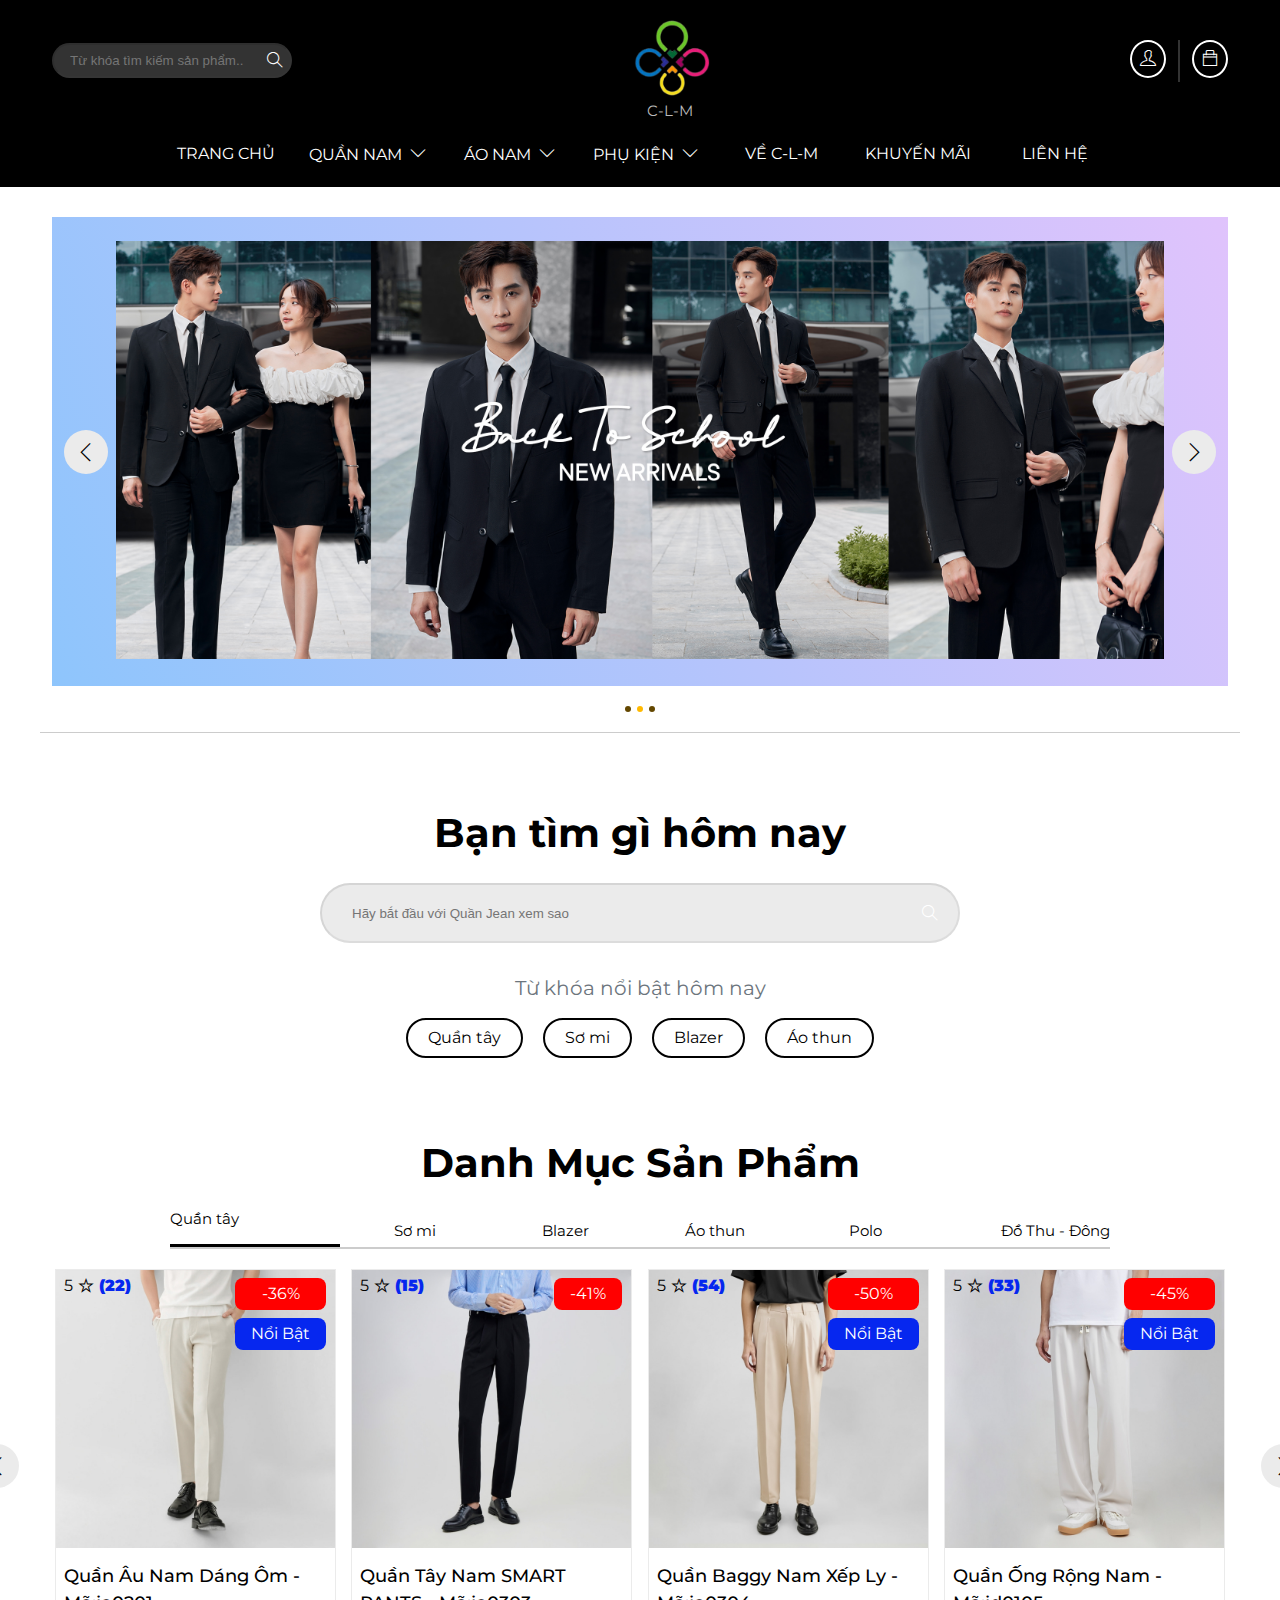
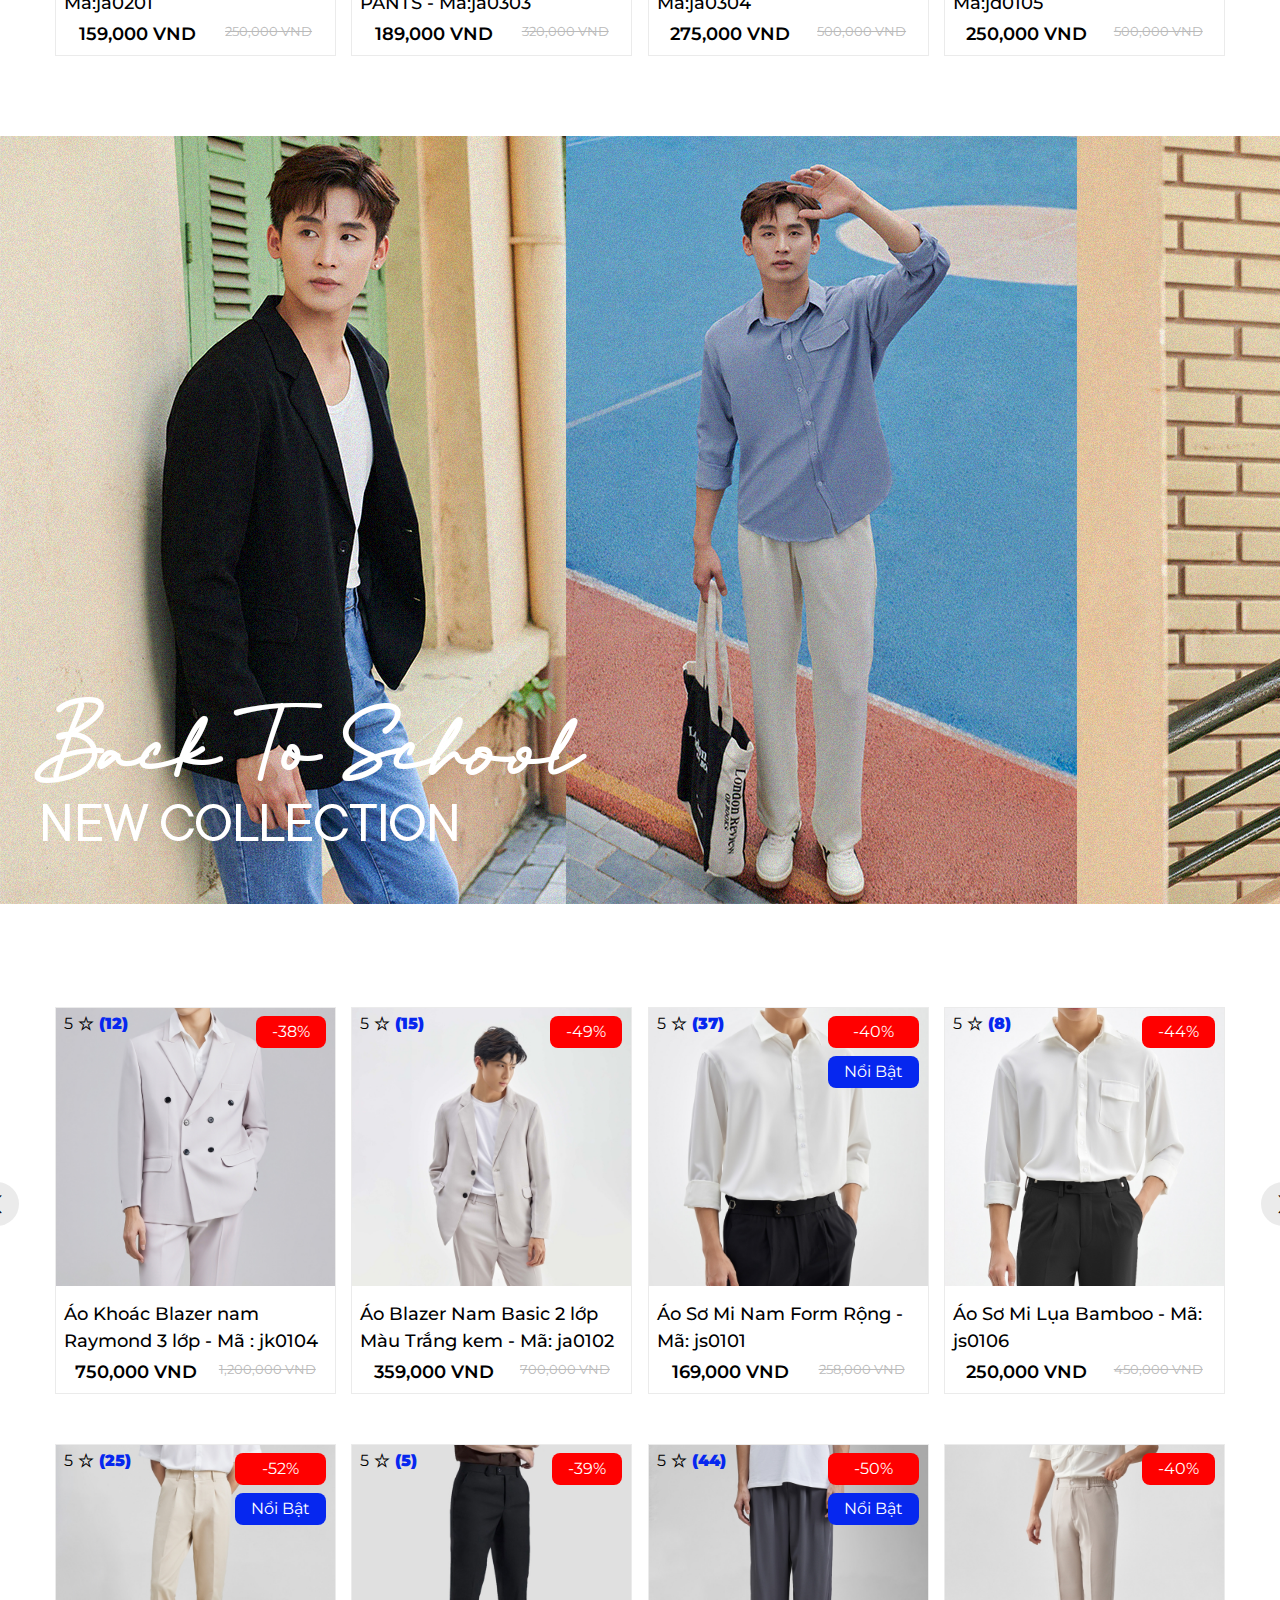
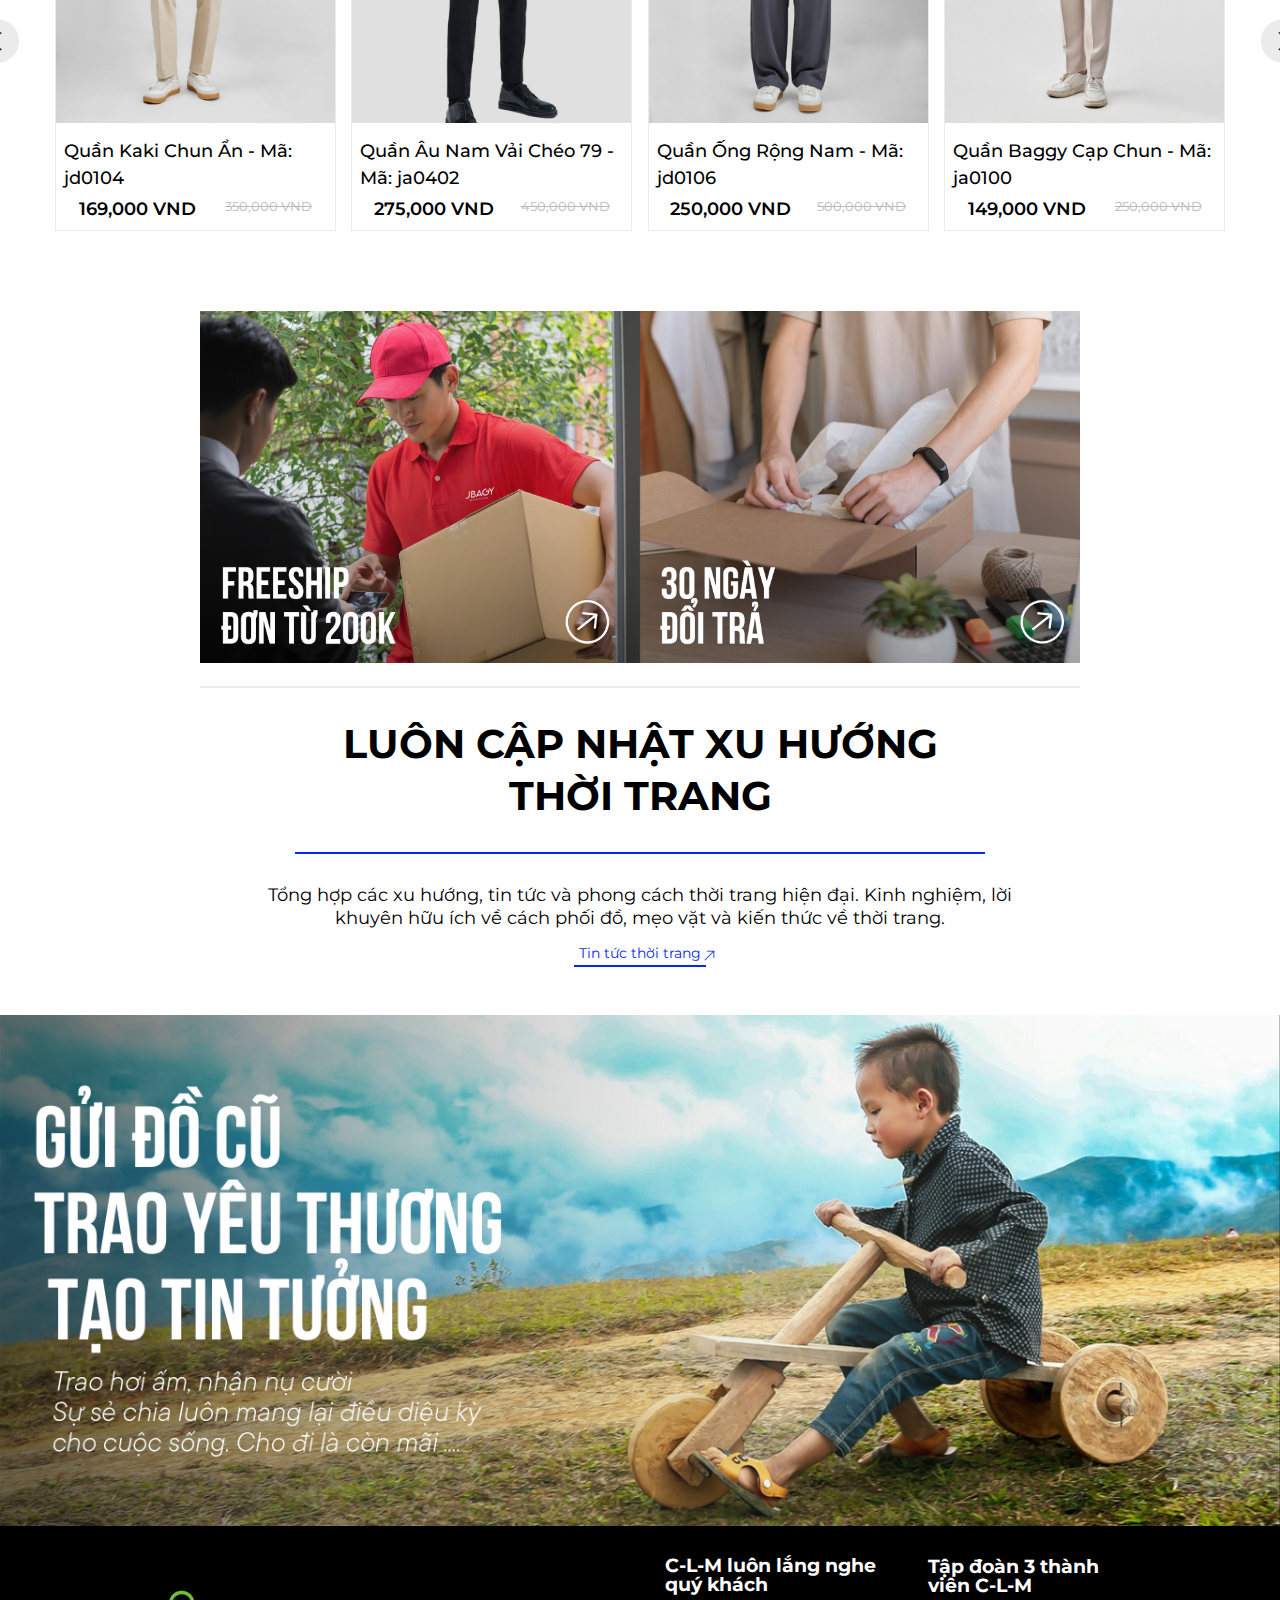
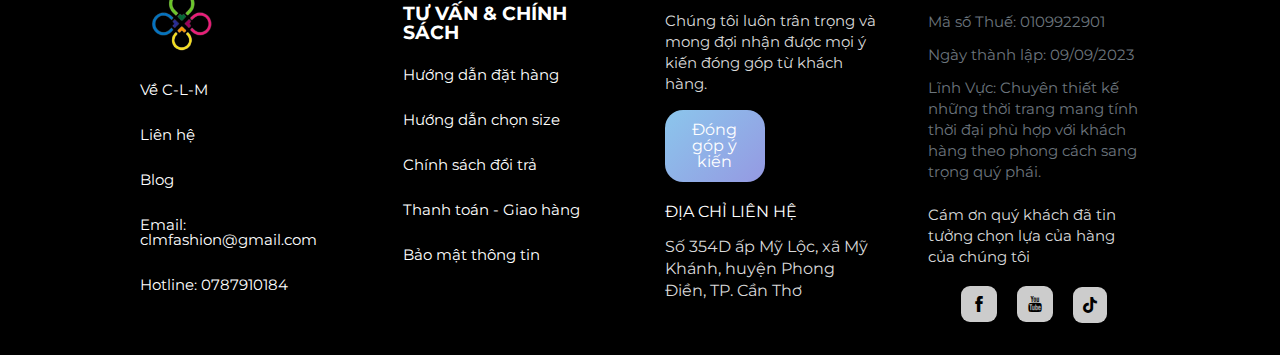
==== commit 0e89a802: "Thêm phần footer và fix 1 số lỗi" ====
--- a/index.html
+++ b/index.html
@@ -1,21 +1,27 @@
 <!DOCTYPE html>
-<html lang="vi">
+<html lang="vi" class="html">
     <head>
         <meta charset="UTF-8" />
         <meta name="viewport" content="width=device-width, initial-scale=1.0" />
         <title>Thời Trang C-L-M</title>
         <link rel="stylesheet" href="./assets/css/style.css" />
         <link rel="stylesheet" href="./assets/css/reset.css" />
+
+        <link rel="preconnect" href="https://fonts.googleapis.com" />
+        <link rel="preconnect" href="https://fonts.gstatic.com" crossorigin />
         <link
+            href="https://fonts.googleapis.com/css2?family=Montserrat:wght@300;400;500;600;700;800;900&display=swap"
             rel="stylesheet"
-            href="./assets/fonts/Helvetica-Neue-Font/Helvetica Neue Medium Extended/Helvetica Neue Medium Extended.otf"
         />
+
         <link
             rel="stylesheet"
             href="./assets/icon/themify-icons/themify-icons.css"
         />
+
+        <link rel="stylesheet" href="https://cdnjs.cloudflare.com/ajax/libs/font-awesome/5.15.4/css/all.min.css" />
     </head>
-    <body>
+    <body class="body">
         <!-- Header -->
         <header class="header">
             <div class="main-content">
@@ -683,11 +689,13 @@
                         THỜI TRANG
                     </div>
                     <p class="desc">
-                        Tổng hợp các xu hướng, tin tức và phong cách thời trang hiện
-                        đại. Kinh nghiệm, lời khuyên hữu ích về cách phối đồ, mẹo
-                        vặt và kiến thức về thời trang.
+                        Tổng hợp các xu hướng, tin tức và phong cách thời trang
+                        hiện đại. Kinh nghiệm, lời khuyên hữu ích về cách phối
+                        đồ, mẹo vặt và kiến thức về thời trang.
                     </p>
-                    <a href="#!">Tin tức thời trang <i class="ti-arrow-top-right"></i></a>
+                    <a href="#!"
+                        >Tin tức thời trang <i class="ti-arrow-top-right"></i
+                    ></a>
                 </div>
             </div>
             <!-- Banner -->
@@ -699,6 +707,86 @@
                 />
             </div>
         </main>
-        <main style="height: 5000px"></main>
+        <!-- Footer -->
+        <footer>
+            <div class="footer">
+                <div class="row">
+                    <div class="column">
+                        <div class="logo-team">
+                            <a href="#">
+                                <img
+                                    src="./assets/img/logo_team.jpg"
+                                    alt="logo-team"
+                                    class="logo"
+                                />
+                            </a>
+                        </div>
+                        <ul class="menu-footer">
+                            <li>
+                                <a href="#!">Về C-L-M</a>
+                            </li>
+                            <li>
+                                <a href="#!">Liên hệ</a>
+                            </li>
+                            <li>
+                                <a href="#!">Blog</a>
+                            </li>
+                            <li>
+                                <a href="#!">Email: clmfashion@gmail.com</a>
+                            </li>
+                            <li>
+                                <a href="#!">Hotline: 0787910184</a>
+                            </li>
+                        </ul>
+                    </div>
+                    <div class="column">
+                        <h3 class="title">TƯ VẤN & CHÍNH SÁCH</h3>
+                        <ul class="menu-footer">
+                            <li>
+                                <a href="#!">Hướng dẫn đặt hàng</a>
+                            </li>
+                            <li>
+                                <a href="#!">Hướng dẫn chọn size</a>
+                            </li>
+                            <li>
+                                <a href="#!">Chính sách đổi trả</a>
+                            </li>
+                            <li>
+                                <a href="#!">Thanh toán - Giao hàng</a>
+                            </li>
+                            <li>
+                                <a href="#!">Bảo mật thông tin</a>
+                            </li>
+                        </ul>
+                    </div>
+                    <div class="column">
+                        <h2 class="title">C-L-M luôn lắng nghe quý khách</h2>
+                        <p class="desc">
+                            Chúng tôi luôn trân trọng và mong đợi nhận được mọi
+                            ý kiến đóng góp từ khách hàng.
+                        </p>
+                        <a href="#!" class="btn-footer">Đóng góp ý kiến</a>
+                        <p class="contact">ĐỊA CHỈ LIÊN HỆ</p>
+                        <p class="contact-desc">
+                            Số 354D ấp Mỹ Lộc, xã Mỹ Khánh, huyện Phong Điền, TP. Cần Thơ
+                        </p>
+                    </div>
+                    <div class="column">
+                        <h2 class="title">Tập đoàn 3 thành viên C-L-M</h2>
+                        <ul>
+                            <li>Mã số Thuế: 0109922901</li>
+                            <li>Ngày thành lập: 09/09/2023</li>
+                            <li>Lĩnh Vực: Chuyên thiết kế những thời trang mang tính thời đại phù hợp với khách hàng theo phong cách sang trọng quý phái.</li>
+                        </ul>
+                        <p class="desc">Cám ơn quý khách đã tin tưởng chọn lựa của hàng của chúng tôi</p>
+                        <div class="icon-contact">
+                            <a href="https://www.facebook.com/nhoncao.2908/"><i class="ti-facebook icon_contact"></i></a>
+                            <a href="https://www.youtube.com/@VoDuyMan--"><i class="ti-youtube icon_contact"></i></a>
+                            <a href="https://www.tiktok.com/@_n.luzan02_?_t=8fbu6YcMhh2&_r=1"><i class="fab fa-tiktok icon_contact"></i></a>
+                        </div>
+                    </div>
+                </div>
+            </div>
+        </footer>
     </body>
 </html>
--- a/assets/css/style.css
+++ b/assets/css/style.css
@@ -1,16 +1,15 @@
 * {
-    padding: 0;
-    margin: 0;
     box-sizing: border-box;
 }
 
-html {
+.html {
     font-size: 62.5%;
-    font-family: Arial, Helvetica, sans-serif;
-}
-
-body {
+    scroll-behavior: smooth;
+}
+
+.body {
     font-size: 1.6rem;
+    font-family: 'Montserrat', sans-serif;
 }
 
 /* ============Common=========== */
@@ -24,7 +23,7 @@
 }
 
 .title {
-    font-size: 3rem;
+    font-size: 4rem;
     font-weight: 700;
 }
 
@@ -58,6 +57,11 @@
 
 .row {
     display: flex;
+}
+
+.column {
+    display: flex;
+    flex-direction: column;
 }
 
 /* ============Header=========== */
@@ -242,7 +246,7 @@
 
 /* ============Main=========== */
 main {
-    margin: 30px 0;
+    margin: 30px 0 0;
 }
 
 
@@ -332,7 +336,7 @@
 .otd .desc {
     margin-top: 30px;
     color: #6c757d;
-    font-size: 1.6rem;
+    font-size: 2rem;
     font-weight: 400;
     line-height: 1.5;
 }
@@ -378,6 +382,11 @@
     justify-content: center;
 }
 
+.category .row ul li:first-child,
+.category .row ul li:last-child {
+    width: 170px;
+}
+
 .category ul {
     display: flex;
     border-bottom: 2px solid #ccc;
@@ -452,7 +461,7 @@
 .product-title {
     display: block;
     padding: 12px 8px 0px;
-    font-size: 1.2rem;
+    font-size: 1.8rem;
     font-weight: 500;
     text-align: left;
     line-height: 1.5;
@@ -469,11 +478,12 @@
 }
 
 .price-amount {
-    font-size: 1.4rem;
+    font-size: 1.8rem;
     font-weight: 600;
 }
 
 .old-amount {
+    font-size: 1.3rem;
     text-decoration: line-through;
     color: #bababa;
 }
@@ -575,7 +585,7 @@
 }
 
 .section .desc {
-    font-size: 1.2rem;
+    font-size: 1.8rem;
     line-height: 1.3;
 }
 
@@ -598,6 +608,7 @@
 /* ============Banner=========== */
 .banner_4 {
     margin-top: 50px;
+    margin-bottom: -3px;
 }
 
 .banner_4 .banner {
@@ -605,4 +616,110 @@
     height: 100%;
     object-fit: cover;
     cursor: pointer;
+}
+
+/* ============Footer=========== */
+.footer {
+    background-color: #000;
+    color: #fff;
+}
+
+.footer .row {
+    padding: 30px 140px;
+    align-items: center;
+    gap: 50px;
+}
+
+.footer .logo {
+    width: 80px;
+    height: 80px;
+    object-fit: cover;
+    cursor: pointer;
+}
+
+.footer .logo:hover a {
+    transition: all ease 2s;
+}
+
+.footer .logo-team a {
+    display: inline-block;
+}
+
+.footer .column {
+    flex: 1;
+}
+
+.footer .column:nth-child(3) {
+    margin-bottom: 22px;
+}
+
+.footer .column:nth-child(4) li {
+    padding: 6px 0;
+    line-height: 1.4;
+    color: #6c757d;
+}
+
+.footer .desc,
+.footer ul li {
+    padding: 15px 0;
+    font-size: 1.5rem;
+}
+
+.footer ul li:hover a {
+    text-decoration: underline;
+}
+
+.footer .contact-desc,
+.footer .desc {
+    color: #d9d9d9;
+    line-height: 1.4;
+    padding: 0;
+    margin-top: 16px;
+}
+
+.footer ul {
+    margin-top: 10px;
+}
+
+.footer .contact {
+    padding-top: 6px;
+}
+
+.footer .title {
+    font-size: 1.9rem;
+}
+
+.footer .btn-footer {
+    margin: 16px 0;
+    width: 47%;
+    padding: 12px 20px;
+    text-align: center;
+    background-image: linear-gradient(135deg, #8BC6EC 0%, #9599E2 100%);
+    border-radius: 18px;
+}
+
+.footer .btn-footer:hover {
+    background-color: #4158D0;
+    background-image: linear-gradient(43deg, #4158D0 0%, #C850C0 46%, #FFCC70 100%);
+    color: #ebebeb;
+}
+
+.icon-contact {
+    display: flex;
+    justify-content: center;
+    align-items: center;
+    gap: 20px;
+    margin-top: 20px;
+}
+
+.icon_contact {
+    padding: 10px 10px;
+    background-color: #ccc;
+    color: #000;
+    border-radius: 9px;
+}
+
+.icon_contact:hover {
+    color: #fff;
+    background: #6c757d;
 }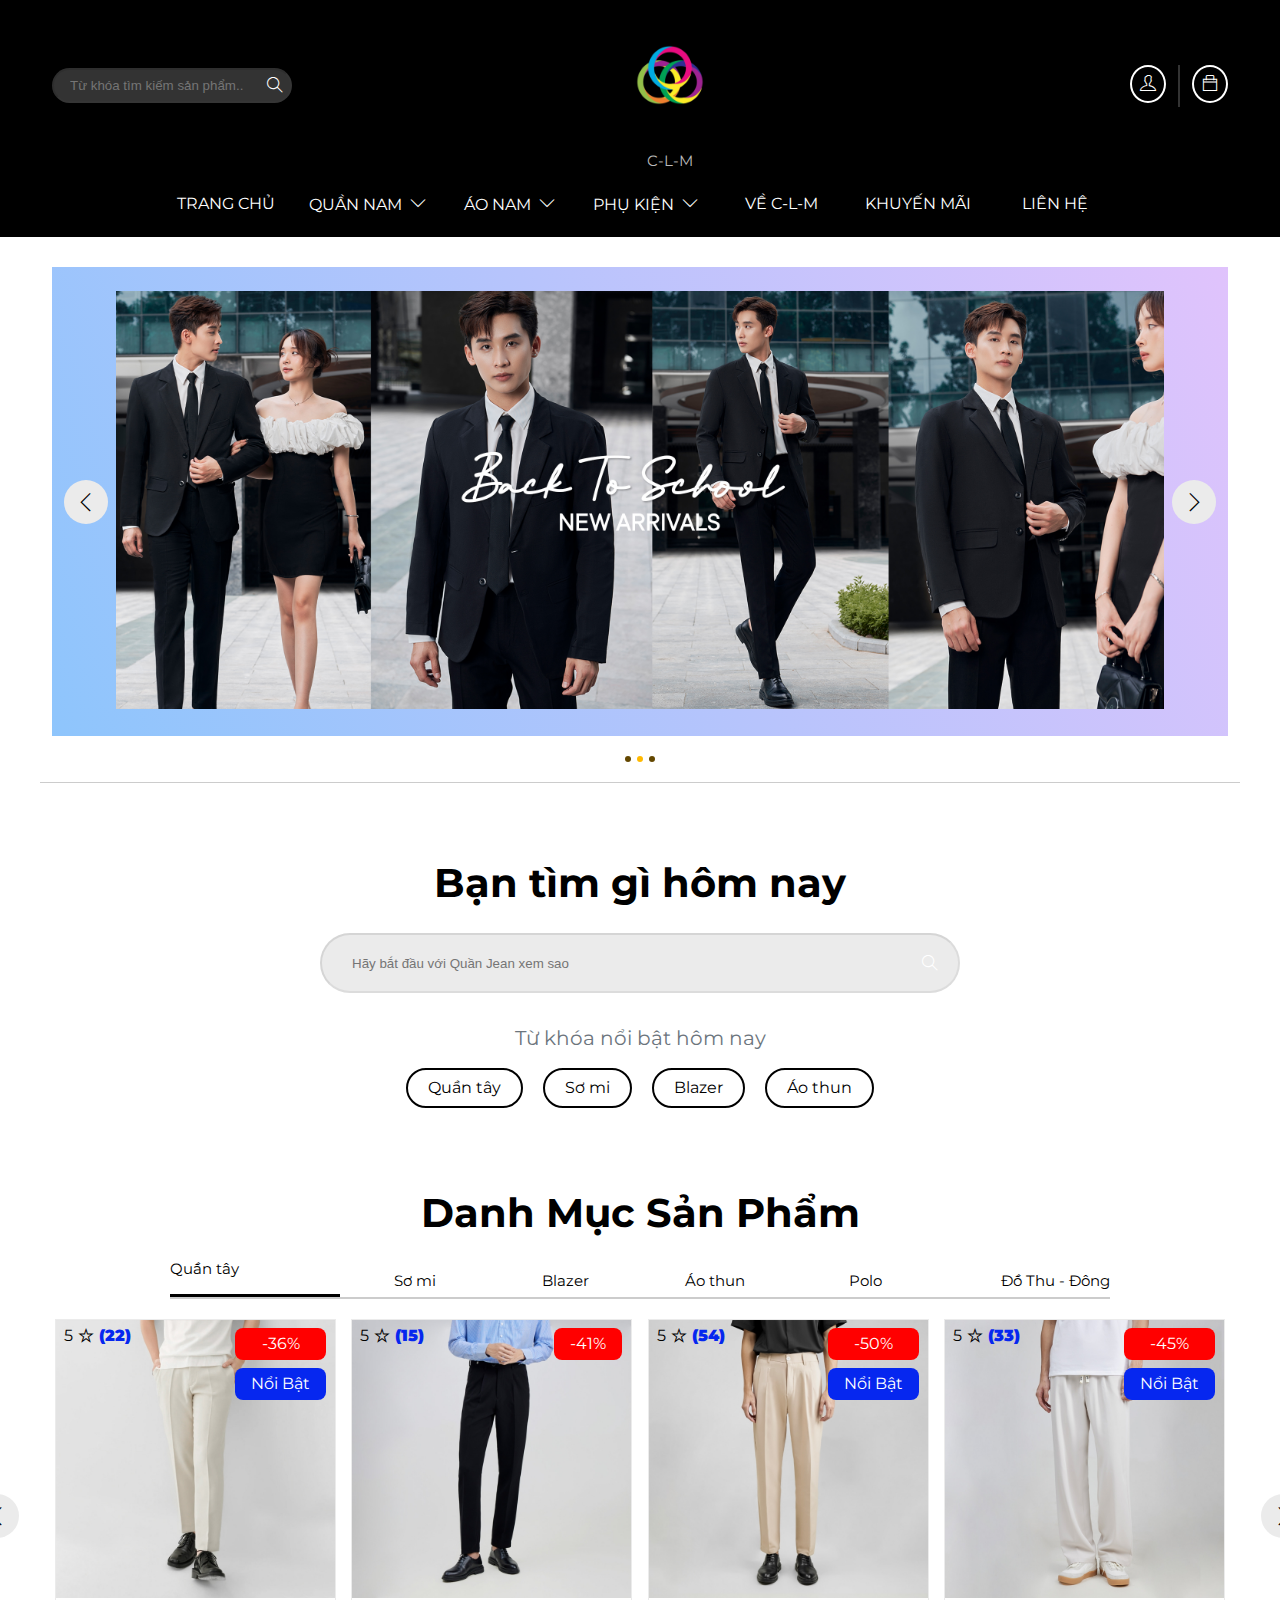
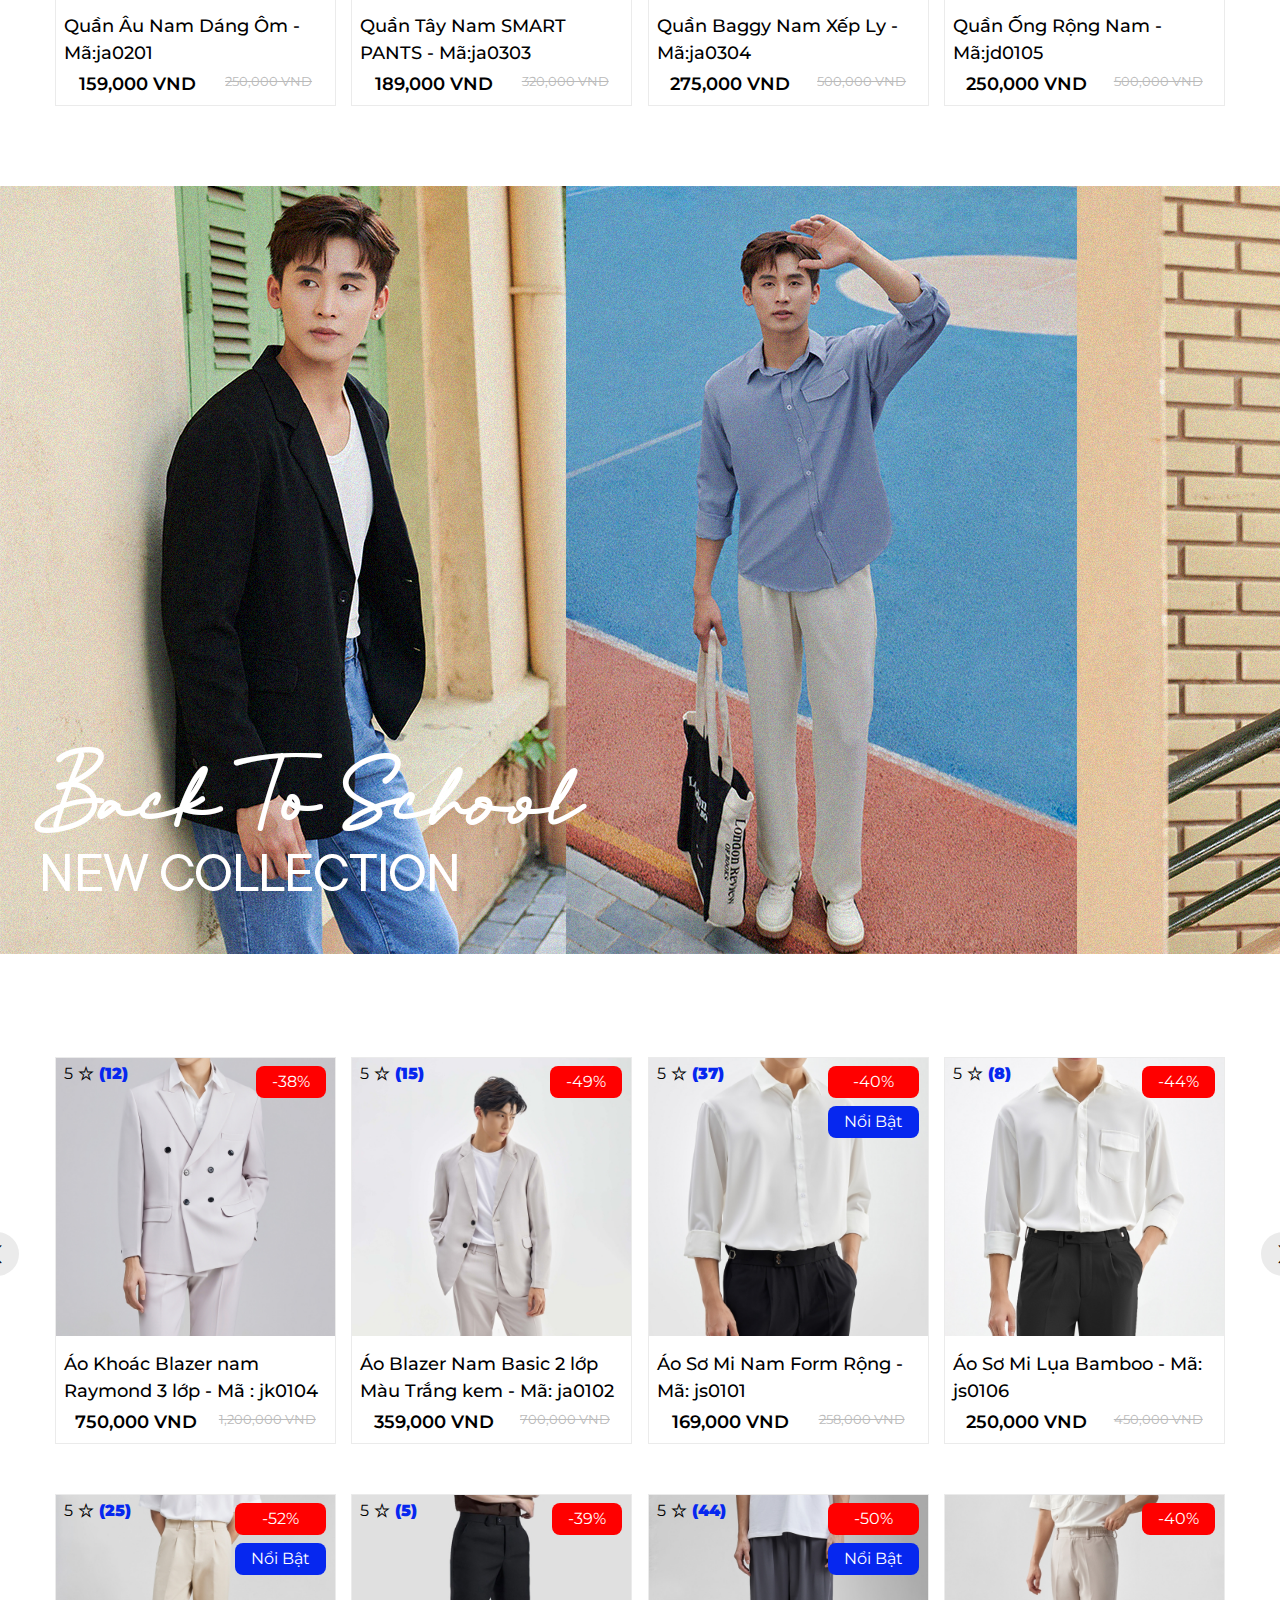
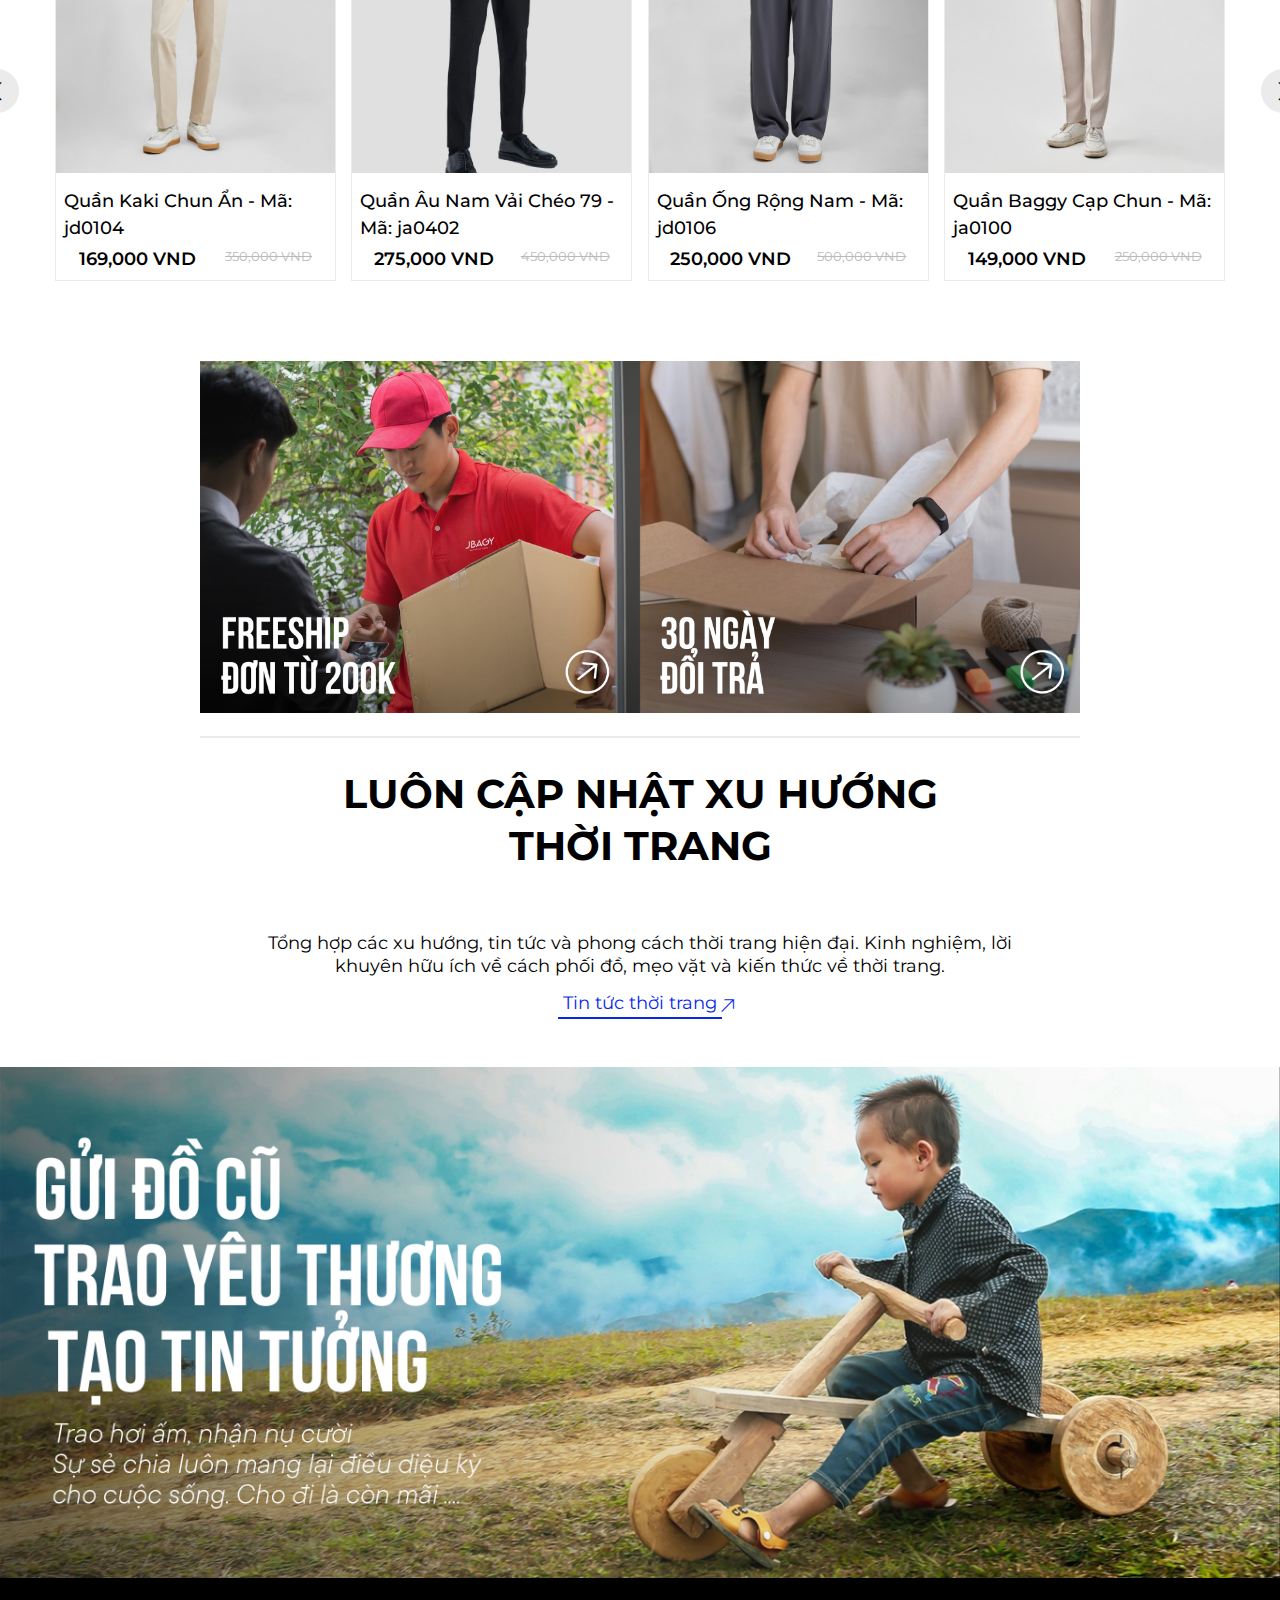
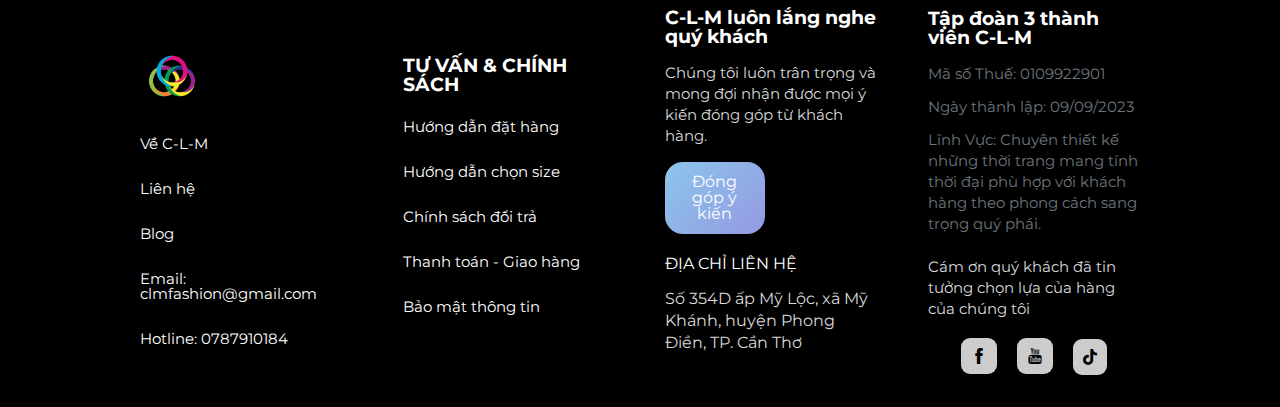
==== commit 9731287a: "Thêm favicon và sửa lại logo team" ====
--- a/index.html
+++ b/index.html
@@ -7,6 +7,7 @@
         <link rel="stylesheet" href="./assets/css/style.css" />
         <link rel="stylesheet" href="./assets/css/reset.css" />
 
+        <!-- fonts -->
         <link rel="preconnect" href="https://fonts.googleapis.com" />
         <link rel="preconnect" href="https://fonts.gstatic.com" crossorigin />
         <link
@@ -14,12 +15,94 @@
             rel="stylesheet"
         />
 
+        <!-- icon -->
         <link
             rel="stylesheet"
             href="./assets/icon/themify-icons/themify-icons.css"
         />
 
-        <link rel="stylesheet" href="https://cdnjs.cloudflare.com/ajax/libs/font-awesome/5.15.4/css/all.min.css" />
+        <link
+            rel="stylesheet"
+            href="https://cdnjs.cloudflare.com/ajax/libs/font-awesome/5.15.4/css/all.min.css"
+        />
+
+        <!-- favicon -->
+        <link
+            rel="apple-touch-icon"
+            sizes="57x57"
+            href="./assets/favicon/apple-icon-57x57.png"
+        />
+        <link
+            rel="apple-touch-icon"
+            sizes="60x60"
+            href="./assets/favicon/apple-icon-60x60.png"
+        />
+        <link
+            rel="apple-touch-icon"
+            sizes="72x72"
+            href="./assets/favicon/apple-icon-72x72.png"
+        />
+        <link
+            rel="apple-touch-icon"
+            sizes="76x76"
+            href="./assets/favicon/apple-icon-76x76.png"
+        />
+        <link
+            rel="apple-touch-icon"
+            sizes="114x114"
+            href="./assets/favicon/apple-icon-114x114.png"
+        />
+        <link
+            rel="apple-touch-icon"
+            sizes="120x120"
+            href="./assets/favicon/apple-icon-120x120.png"
+        />
+        <link
+            rel="apple-touch-icon"
+            sizes="144x144"
+            href="./assets/favicon/apple-icon-144x144.png"
+        />
+        <link
+            rel="apple-touch-icon"
+            sizes="152x152"
+            href="./assets/favicon/apple-icon-152x152.png"
+        />
+        <link
+            rel="apple-touch-icon"
+            sizes="180x180"
+            href="./assets/favicon/apple-icon-180x180.png"
+        />
+        <link
+            rel="icon"
+            type="image/png"
+            sizes="192x192"
+            href="./assets/favicon/android-icon-192x192.png"
+        />
+        <link
+            rel="icon"
+            type="image/png"
+            sizes="32x32"
+            href="./assets/favicon/favicon-32x32.png"
+        />
+        <link
+            rel="icon"
+            type="image/png"
+            sizes="96x96"
+            href="./assets/favicon/favicon-96x96.png"
+        />
+        <link
+            rel="icon"
+            type="image/png"
+            sizes="16x16"
+            href="./assets/favicon/favicon-16x16.png"
+        />
+        <link rel="manifest" href="./assets/favicon/manifest.json" />
+        <meta name="msapplication-TileColor" content="#ffffff" />
+        <meta
+            name="msapplication-TileImage"
+            content="./assets/favicon/ms-icon-144x144.png"
+        />
+        <meta name="theme-color" content="#ffffff" />
     </head>
     <body class="body">
         <!-- Header -->
@@ -36,7 +119,7 @@
                     </div>
                     <div class="logo">
                         <img
-                            src="./assets/img/logo_team.jpg"
+                            src="./assets/img/logo_team.png"
                             alt="logo_team"
                             class="logo_team"
                         />
@@ -715,7 +798,7 @@
                         <div class="logo-team">
                             <a href="#">
                                 <img
-                                    src="./assets/img/logo_team.jpg"
+                                    src="./assets/img/logo_team.png"
                                     alt="logo-team"
                                     class="logo"
                                 />
@@ -768,7 +851,8 @@
                         <a href="#!" class="btn-footer">Đóng góp ý kiến</a>
                         <p class="contact">ĐỊA CHỈ LIÊN HỆ</p>
                         <p class="contact-desc">
-                            Số 354D ấp Mỹ Lộc, xã Mỹ Khánh, huyện Phong Điền, TP. Cần Thơ
+                            Số 354D ấp Mỹ Lộc, xã Mỹ Khánh, huyện Phong Điền,
+                            TP. Cần Thơ
                         </p>
                     </div>
                     <div class="column">
@@ -776,13 +860,27 @@
                         <ul>
                             <li>Mã số Thuế: 0109922901</li>
                             <li>Ngày thành lập: 09/09/2023</li>
-                            <li>Lĩnh Vực: Chuyên thiết kế những thời trang mang tính thời đại phù hợp với khách hàng theo phong cách sang trọng quý phái.</li>
+                            <li>
+                                Lĩnh Vực: Chuyên thiết kế những thời trang mang
+                                tính thời đại phù hợp với khách hàng theo phong
+                                cách sang trọng quý phái.
+                            </li>
                         </ul>
-                        <p class="desc">Cám ơn quý khách đã tin tưởng chọn lựa của hàng của chúng tôi</p>
+                        <p class="desc">
+                            Cám ơn quý khách đã tin tưởng chọn lựa của hàng của
+                            chúng tôi
+                        </p>
                         <div class="icon-contact">
-                            <a href="https://www.facebook.com/nhoncao.2908/"><i class="ti-facebook icon_contact"></i></a>
-                            <a href="https://www.youtube.com/@VoDuyMan--"><i class="ti-youtube icon_contact"></i></a>
-                            <a href="https://www.tiktok.com/@_n.luzan02_?_t=8fbu6YcMhh2&_r=1"><i class="fab fa-tiktok icon_contact"></i></a>
+                            <a href="https://www.facebook.com/nhoncao.2908/"
+                                ><i class="ti-facebook icon_contact"></i
+                            ></a>
+                            <a href="https://www.youtube.com/@VoDuyMan--"
+                                ><i class="ti-youtube icon_contact"></i
+                            ></a>
+                            <a
+                                href="https://www.tiktok.com/@_n.luzan02_?_t=8fbu6YcMhh2&_r=1"
+                                ><i class="fab fa-tiktok icon_contact"></i
+                            ></a>
                         </div>
                     </div>
                 </div>
--- a/assets/css/style.css
+++ b/assets/css/style.css
@@ -1,5 +1,9 @@
 * {
     box-sizing: border-box;
+}
+
+:root {
+    --primary_color: #0627ef;
 }
 
 .html {
@@ -9,7 +13,7 @@
 
 .body {
     font-size: 1.6rem;
-    font-family: 'Montserrat', sans-serif;
+    font-family: "Montserrat", sans-serif;
 }
 
 /* ============Common=========== */
@@ -98,13 +102,13 @@
     display: flex;
     flex-direction: column;
     align-items: center;
-    max-width: 240px;
+    max-width: 150px;
     cursor: default;
 }
 
 .logo_team {
-    width: 100px;
-    height: 100px;
+    width: 150px;
+    height: 150px;
     object-fit: cover;
 }
 
@@ -193,11 +197,11 @@
 }
 
 .nav > ul li:hover {
-    transition: all ease .1s;
-}
-
-.tag-father:hover .list-item li{
-    transition: all ease-in-out .5s;
+    transition: all ease 0.1s;
+}
+
+.tag-father:hover .list-item li {
+    transition: all ease-in-out 0.5s;
 }
 
 .nav > ul li:hover .list-item {
@@ -217,7 +221,7 @@
     display: none;
     background-color: #fff;
     margin: 12px 0 0 -16px;
-    width:100%;
+    width: 100%;
     border: 1px solid #ebebeb;
     box-sizing: content-box;
 }
@@ -228,7 +232,7 @@
 }
 
 .nav li:hover .ti-angle-down,
-.nav ul li:hover a{
+.nav ul li:hover a {
     color: #000;
 }
 
@@ -243,15 +247,13 @@
     color: #fff;
 }
 
-
 /* ============Main=========== */
 main {
     margin: 30px 0 0;
 }
 
-
 /* ============Banner=========== */
-.banner .main-content{
+.banner .main-content {
     border-bottom: 1px solid #ccc;
     padding-bottom: 20px;
 }
@@ -277,7 +279,7 @@
     cursor: pointer;
     box-shadow: rgba(0, 0, 0, 0.35) 0px 5px 15px;
     background-color: #fff;
-    transition: all .5s;
+    transition: all 0.5s;
 }
 
 .banner .container {
@@ -286,8 +288,8 @@
     align-items: center;
     gap: 8px;
     padding: 24px 12px;
-    background-color: #8EC5FC;
-    background-image: linear-gradient(62deg, #8EC5FC 0%, #E0C3FC 100%);
+    background-color: #8ec5fc;
+    background-image: linear-gradient(62deg, #8ec5fc 0%, #e0c3fc 100%);
 }
 
 /* ============Outstanding=========== */
@@ -357,8 +359,8 @@
 .acction-btn:hover,
 .acction-btn:hover a {
     cursor: pointer;
-    background-color: #21D4FD;
-    background-image: linear-gradient(19deg, #21D4FD 0%, #B721FF 100%);
+    background-color: #21d4fd;
+    background-image: linear-gradient(19deg, #21d4fd 0%, #b721ff 100%);
     color: transparent;
     background-clip: text;
     -webkit-background-clip: text;
@@ -412,11 +414,11 @@
     height: 34px;
 }
 
-.category li:first-child{
+.category li:first-child {
     justify-content: flex-start;
 }
 
-.category li:last-child{
+.category li:last-child {
     justify-content: flex-end;
 }
 
@@ -524,7 +526,7 @@
 }
 
 .tag-product-item .evalute span ~ span {
-    color: #0627ef;
+    color: var(--primary_color);
     font-weight: 900;
 }
 
@@ -538,7 +540,7 @@
 
 .tag-container .hot {
     color: #fff;
-    background-color: #0627ef;
+    background-color: var(--primary_color);
     margin-top: 8px;
     padding: 8px 16px;
     border-radius: 8px;
@@ -578,7 +580,7 @@
 }
 
 .section .title {
-    border-bottom: 2px solid #0627ef;
+    border-bottom: 2px solid --primary_color;
     padding-bottom: 30px;
     margin: 30px;
     line-height: 1.3;
@@ -593,11 +595,16 @@
     text-align: end;
     margin-top: 10px;
     display: inline-block;
-    color: #0627ef;
-    font-size: 1.4rem;
-    box-shadow: 0 2px #0627ef;
+    color: var(--primary_color);
+    font-size: 1.8rem;
+    box-shadow: 0 2px var(--primary_color);
     padding: 5px;
     position: relative;
+}
+
+.container-section a:hover {
+    transition: all 0.3s;
+    text-shadow: 0em 0em 0em var(--primary_color), 0.06em 0em 0em var(--primary_color);
 }
 
 .container-section i {
@@ -631,8 +638,8 @@
 }
 
 .footer .logo {
-    width: 80px;
-    height: 80px;
+    width: 100%;
+    height: 100%;
     object-fit: cover;
     cursor: pointer;
 }
@@ -643,6 +650,10 @@
 
 .footer .logo-team a {
     display: inline-block;
+    margin-left: -10%;
+    margin-bottom: -10%;
+    width: 50%;
+    height: 50%;
 }
 
 .footer .column {
@@ -694,13 +705,18 @@
     width: 47%;
     padding: 12px 20px;
     text-align: center;
-    background-image: linear-gradient(135deg, #8BC6EC 0%, #9599E2 100%);
+    background-image: linear-gradient(135deg, #8bc6ec 0%, #9599e2 100%);
     border-radius: 18px;
 }
 
 .footer .btn-footer:hover {
-    background-color: #4158D0;
-    background-image: linear-gradient(43deg, #4158D0 0%, #C850C0 46%, #FFCC70 100%);
+    background-color: #4158d0;
+    background-image: linear-gradient(
+        43deg,
+        #4158d0 0%,
+        #c850c0 46%,
+        #ffcc70 100%
+    );
     color: #ebebeb;
 }
 
@@ -722,4 +738,4 @@
 .icon_contact:hover {
     color: #fff;
     background: #6c757d;
-}+}
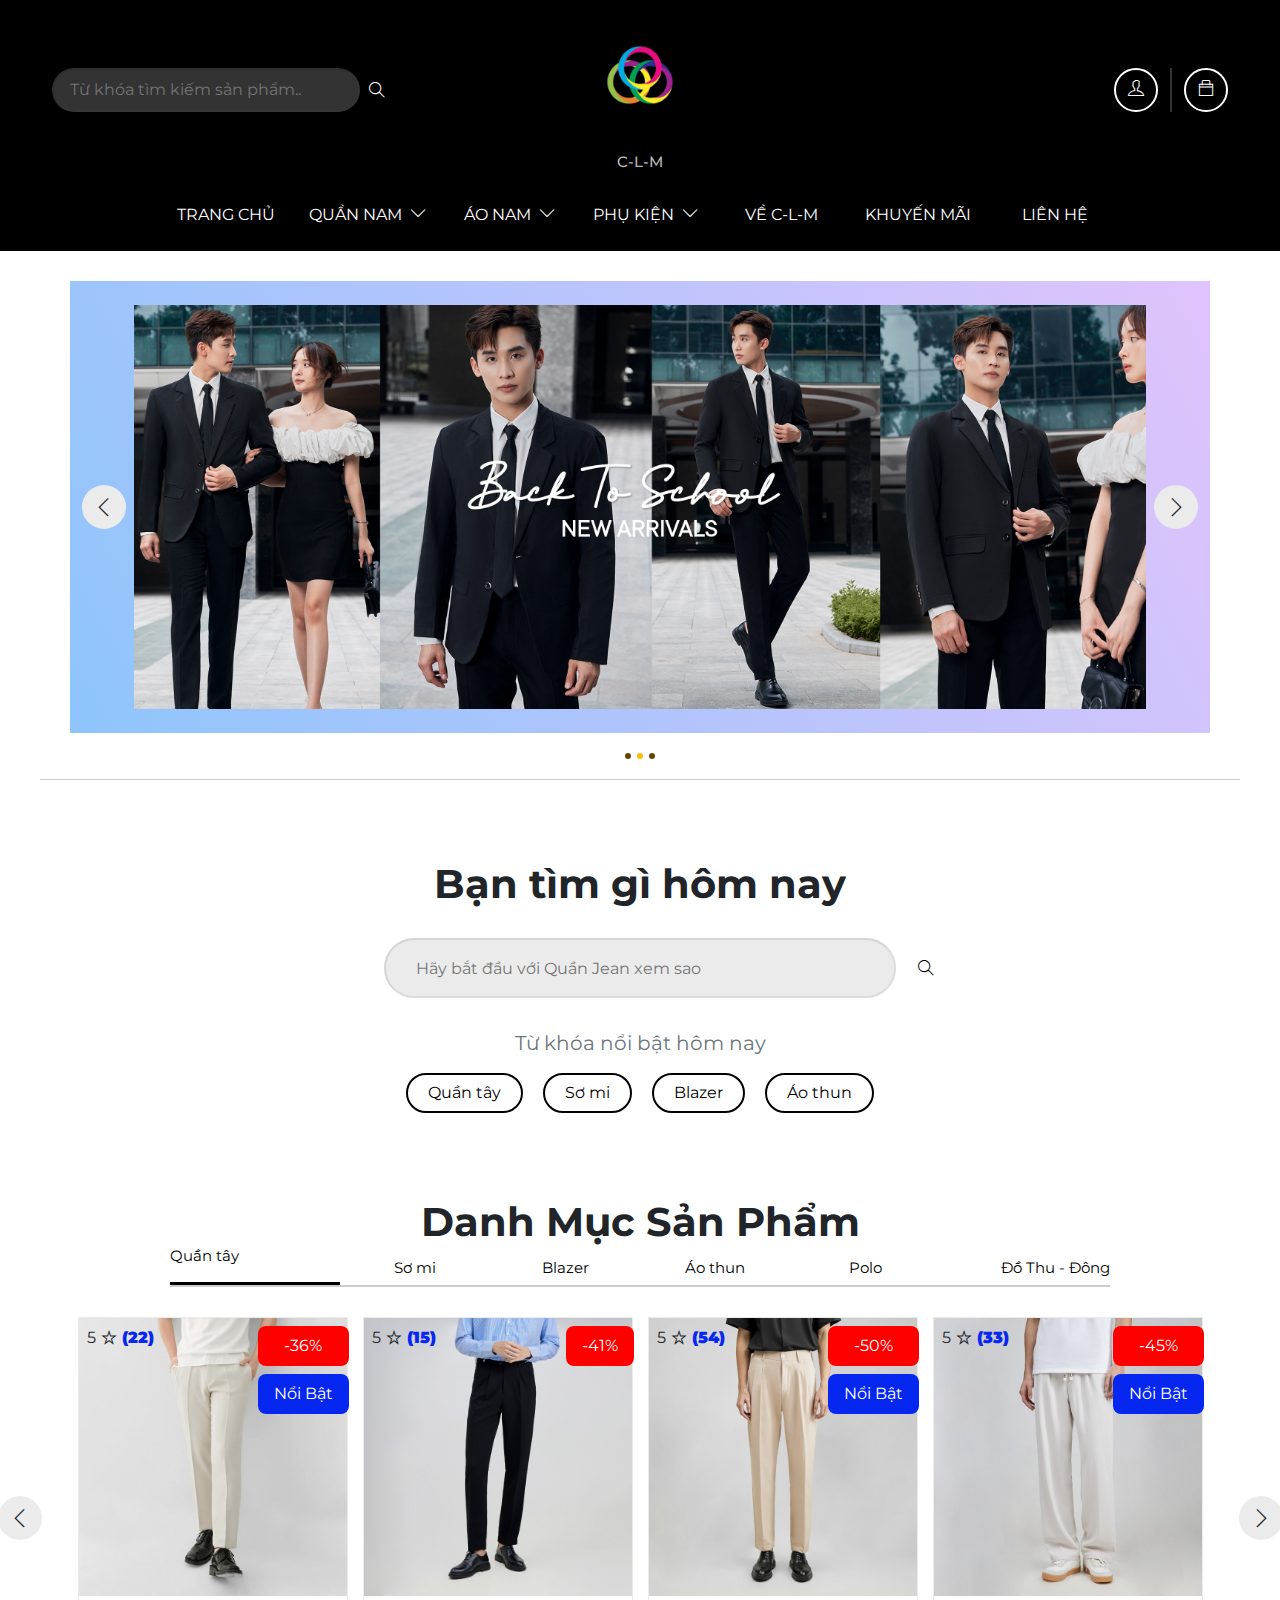
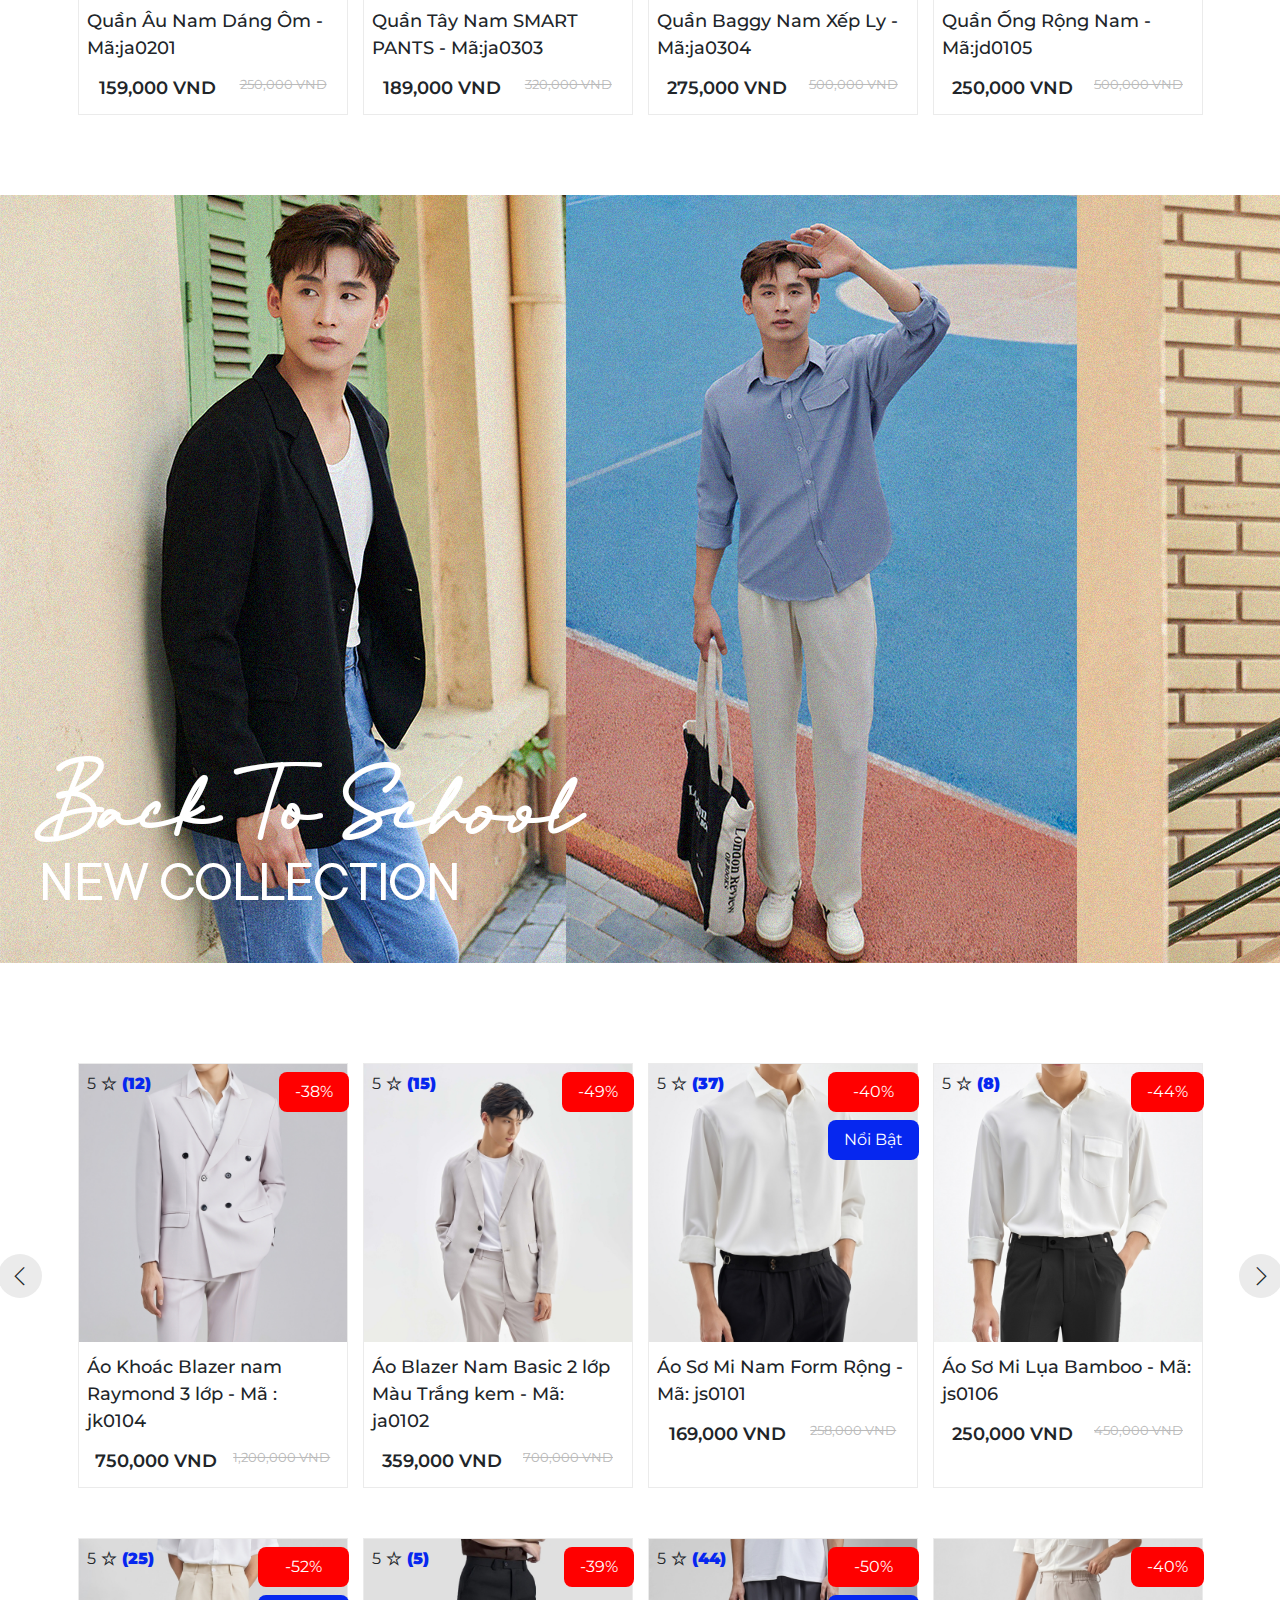
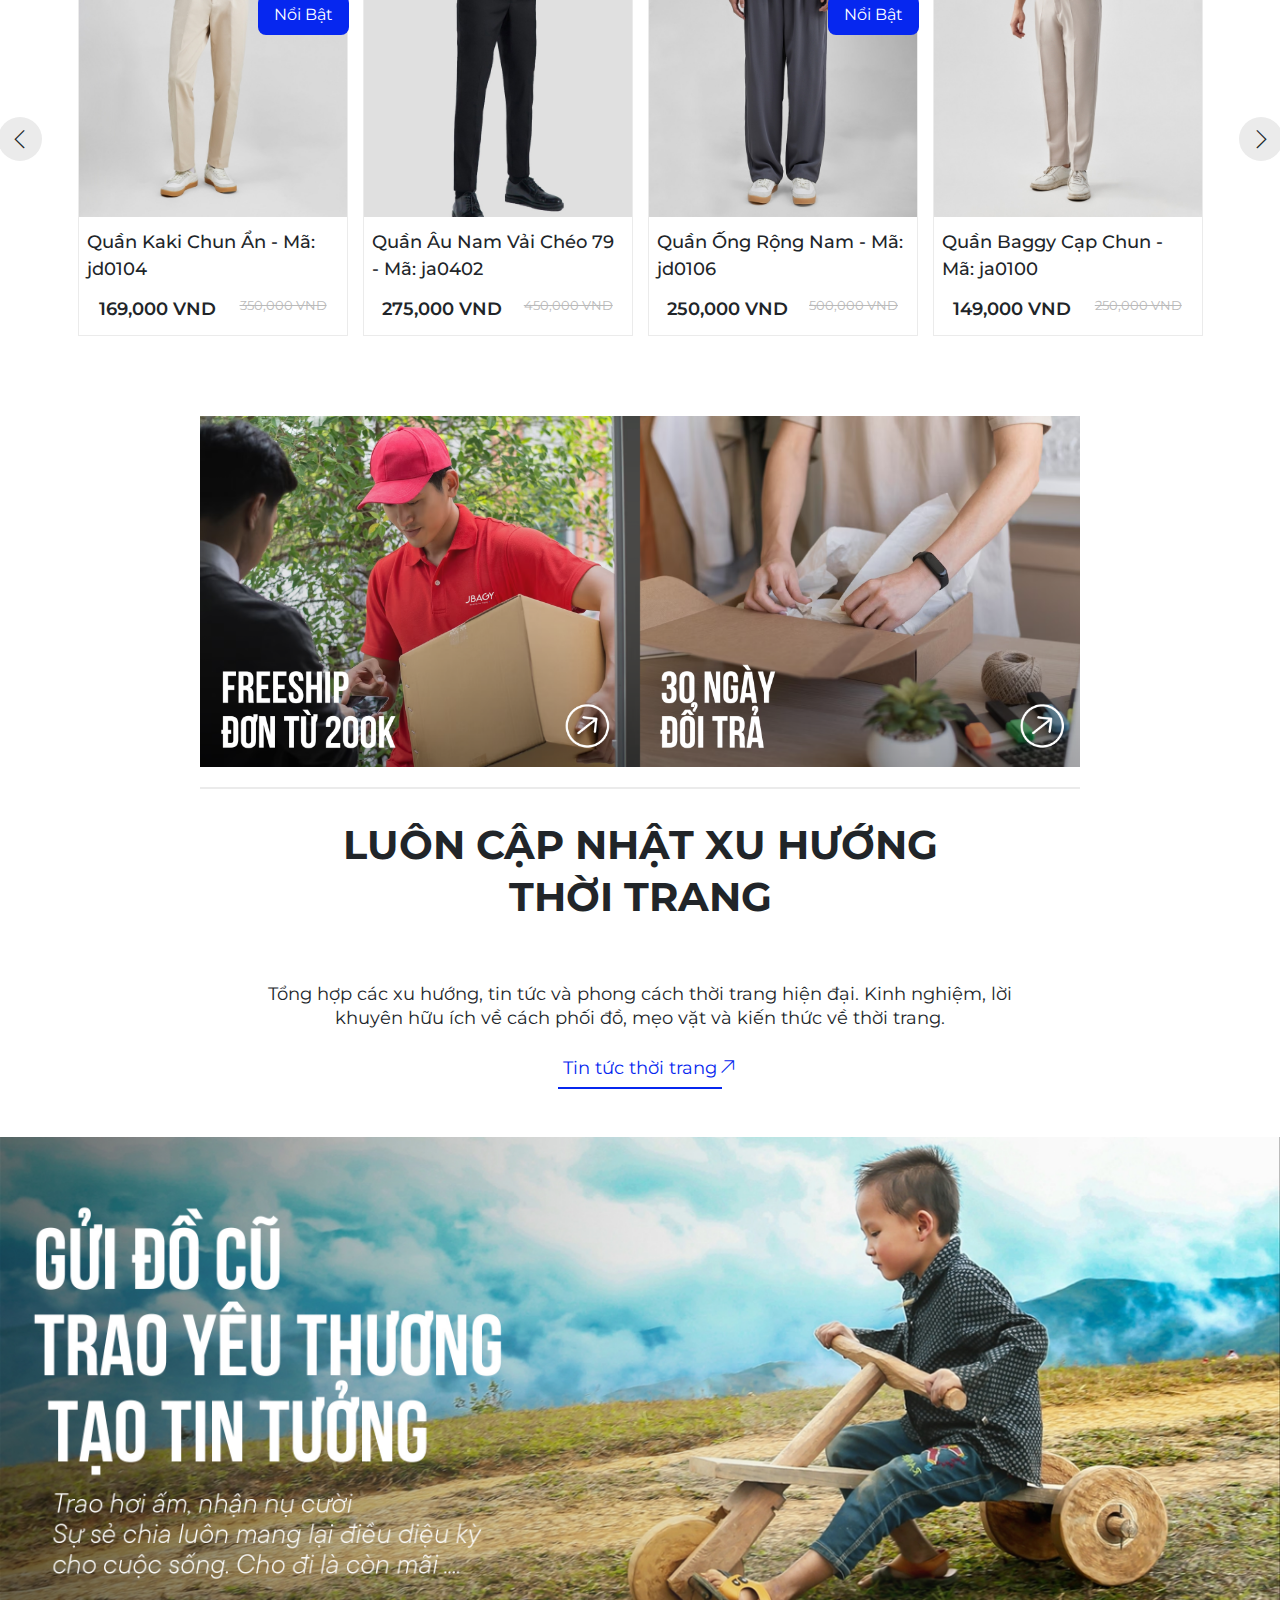
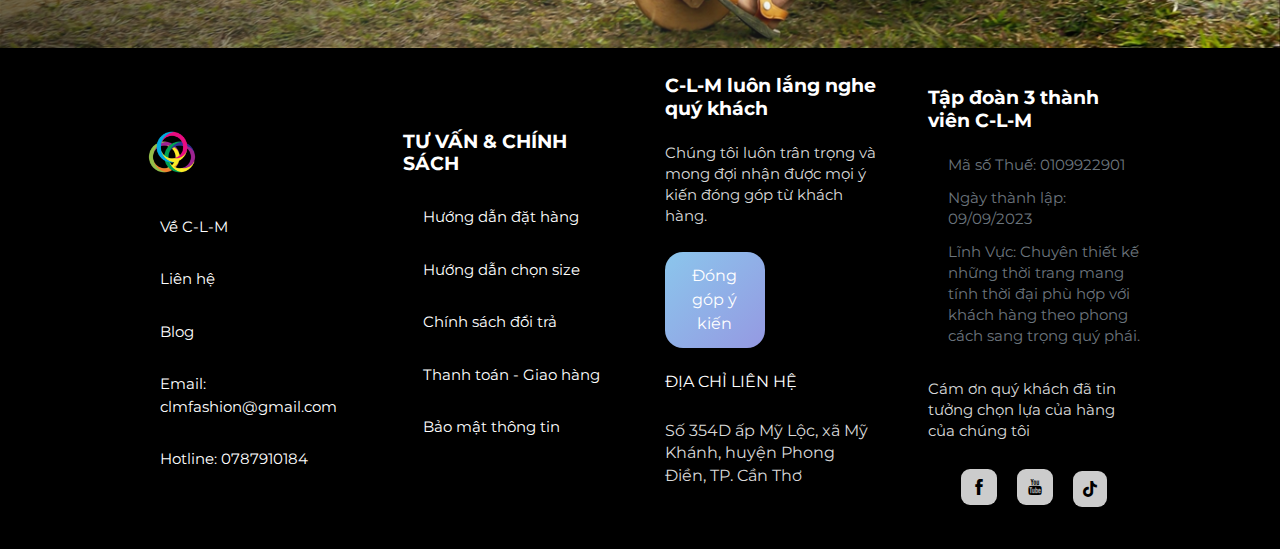
==== commit 14fa6d85: "Thêm thư viện bootstrap và chỉnh sửa lại toàn cục" ====
--- a/index.html
+++ b/index.html
@@ -6,6 +6,7 @@
         <title>Thời Trang C-L-M</title>
         <link rel="stylesheet" href="./assets/css/style.css" />
         <link rel="stylesheet" href="./assets/css/reset.css" />
+        <link rel="stylesheet" href="./assets/css/bootstrap.min.css">
 
         <!-- fonts -->
         <link rel="preconnect" href="https://fonts.googleapis.com" />
@@ -109,7 +110,7 @@
         <header class="header">
             <div class="main-content">
                 <div class="flex-row">
-                    <div class="container-search">
+                    <div class="container-search flex_1">
                         <input
                             type="search"
                             class="search-field"
@@ -117,7 +118,7 @@
                         />
                         <i class="ti-search"></i>
                     </div>
-                    <div class="logo">
+                    <div class="logo flex_1">
                         <img
                             src="./assets/img/logo_team.png"
                             alt="logo_team"
@@ -127,7 +128,7 @@
                             <h1 class="name-shop">C-L-M</h1>
                         </div>
                     </div>
-                    <div class="header-button">
+                    <div class="header-button flex_1">
                         <a href="#!">
                             <div class="header-button_user">
                                 <i class="ti-user"></i>
@@ -247,7 +248,7 @@
                         <i class="ti-search"></i>
                     </div>
                     <p class="desc">Từ khóa nổi bật hôm nay</p>
-                    <div class="row">
+                    <div class="row_flex">
                         <div class="acction-btn"><a href="#!">Quần tây</a></div>
                         <div class="acction-btn"><a href="#!">Sơ mi</a></div>
                         <div class="acction-btn"><a href="#!">Blazer</a></div>
@@ -258,7 +259,7 @@
             <!-- Category -->
             <div class="category">
                 <h2 class="title">Danh Mục Sản Phẩm</h2>
-                <div class="row">
+                <div class="row_flex">
                     <ul>
                         <li class="acctive">
                             <a href="#!">Quần tây</a>
@@ -287,7 +288,7 @@
                             <i class="ti-angle-left"></i>
                             <div class="product-item">
                                 <div class="tag-product-item">
-                                    <div class="row">
+                                    <div class="row_flex">
                                         <div class="evalute">
                                             <span>5</span>
                                             <i class="ti-star"></i>
@@ -312,7 +313,7 @@
                                     Quần Âu Nam Dáng Ôm - Mã:ja0201
                                 </h3>
                                 <div class="price">
-                                    <div class="row">
+                                    <div class="row_flex">
                                         <div class="price-amount">
                                             159,000 VND
                                         </div>
@@ -324,7 +325,7 @@
                             </div>
                             <div class="product-item">
                                 <div class="tag-product-item">
-                                    <div class="row">
+                                    <div class="row_flex">
                                         <div class="evalute">
                                             <span>5</span>
                                             <i class="ti-star"></i>
@@ -348,7 +349,7 @@
                                     Quần Tây Nam SMART PANTS - Mã:ja0303
                                 </h3>
                                 <div class="price">
-                                    <div class="row">
+                                    <div class="row_flex">
                                         <div class="price-amount">
                                             189,000 VND
                                         </div>
@@ -360,7 +361,7 @@
                             </div>
                             <div class="product-item">
                                 <div class="tag-product-item">
-                                    <div class="row">
+                                    <div class="row_flex">
                                         <div class="evalute">
                                             <span>5</span>
                                             <i class="ti-star"></i>
@@ -385,7 +386,7 @@
                                     Quần Baggy Nam Xếp Ly - Mã:ja0304
                                 </h3>
                                 <div class="price">
-                                    <div class="row">
+                                    <div class="row_flex">
                                         <div class="price-amount">
                                             275,000 VND
                                         </div>
@@ -397,7 +398,7 @@
                             </div>
                             <div class="product-item">
                                 <div class="tag-product-item">
-                                    <div class="row">
+                                    <div class="row_flex">
                                         <div class="evalute">
                                             <span>5</span>
                                             <i class="ti-star"></i>
@@ -422,7 +423,7 @@
                                     Quần Ống Rộng Nam - Mã:jd0105
                                 </h3>
                                 <div class="price">
-                                    <div class="row">
+                                    <div class="row_flex">
                                         <div class="price-amount">
                                             250,000 VND
                                         </div>
@@ -453,7 +454,7 @@
                             <i class="ti-angle-left"></i>
                             <div class="product-item">
                                 <div class="tag-product-item">
-                                    <div class="row">
+                                    <div class="row_flex">
                                         <div class="evalute">
                                             <span>5</span>
                                             <i class="ti-star"></i>
@@ -478,7 +479,7 @@
                                     jk0104
                                 </h3>
                                 <div class="price">
-                                    <div class="row">
+                                    <div class="row_flex">
                                         <div class="price-amount">
                                             750,000 VND
                                         </div>
@@ -490,7 +491,7 @@
                             </div>
                             <div class="product-item">
                                 <div class="tag-product-item">
-                                    <div class="row">
+                                    <div class="row_flex">
                                         <div class="evalute">
                                             <span>5</span>
                                             <i class="ti-star"></i>
@@ -515,7 +516,7 @@
                                     Mã: ja0102
                                 </h3>
                                 <div class="price">
-                                    <div class="row">
+                                    <div class="row_flex">
                                         <div class="price-amount">
                                             359,000 VND
                                         </div>
@@ -527,7 +528,7 @@
                             </div>
                             <div class="product-item">
                                 <div class="tag-product-item">
-                                    <div class="row">
+                                    <div class="row_flex">
                                         <div class="evalute">
                                             <span>5</span>
                                             <i class="ti-star"></i>
@@ -552,7 +553,7 @@
                                     Áo Sơ Mi Nam Form Rộng - Mã: js0101
                                 </h3>
                                 <div class="price">
-                                    <div class="row">
+                                    <div class="row_flex">
                                         <div class="price-amount">
                                             169,000 VND
                                         </div>
@@ -564,7 +565,7 @@
                             </div>
                             <div class="product-item">
                                 <div class="tag-product-item">
-                                    <div class="row">
+                                    <div class="row_flex">
                                         <div class="evalute">
                                             <span>5</span>
                                             <i class="ti-star"></i>
@@ -588,7 +589,7 @@
                                     Áo Sơ Mi Lụa Bamboo - Mã: js0106
                                 </h3>
                                 <div class="price">
-                                    <div class="row">
+                                    <div class="row_flex">
                                         <div class="price-amount">
                                             250,000 VND
                                         </div>
@@ -611,7 +612,7 @@
                             <i class="ti-angle-left"></i>
                             <div class="product-item">
                                 <div class="tag-product-item">
-                                    <div class="row">
+                                    <div class="row_flex">
                                         <div class="evalute">
                                             <span>5</span>
                                             <i class="ti-star"></i>
@@ -636,7 +637,7 @@
                                     Quần Kaki Chun Ẩn - Mã: jd0104
                                 </h3>
                                 <div class="price">
-                                    <div class="row">
+                                    <div class="row_flex">
                                         <div class="price-amount">
                                             169,000 VND
                                         </div>
@@ -648,7 +649,7 @@
                             </div>
                             <div class="product-item">
                                 <div class="tag-product-item">
-                                    <div class="row">
+                                    <div class="row_flex">
                                         <div class="evalute">
                                             <span>5</span>
                                             <i class="ti-star"></i>
@@ -672,7 +673,7 @@
                                     Quần Âu Nam Vải Chéo 79 - Mã: ja0402
                                 </h3>
                                 <div class="price">
-                                    <div class="row">
+                                    <div class="row_flex">
                                         <div class="price-amount">
                                             275,000 VND
                                         </div>
@@ -684,7 +685,7 @@
                             </div>
                             <div class="product-item">
                                 <div class="tag-product-item">
-                                    <div class="row">
+                                    <div class="row_flex">
                                         <div class="evalute">
                                             <span>5</span>
                                             <i class="ti-star"></i>
@@ -709,7 +710,7 @@
                                     Quần Ống Rộng Nam - Mã: jd0106
                                 </h3>
                                 <div class="price">
-                                    <div class="row">
+                                    <div class="row_flex">
                                         <div class="price-amount">
                                             250,000 VND
                                         </div>
@@ -721,7 +722,7 @@
                             </div>
                             <div class="product-item">
                                 <div class="tag-product-item">
-                                    <div class="row">
+                                    <div class="row_flex">
                                         <div class="evalute"></div>
                                         <div class="tag-container">
                                             <div class="reduction-rate">
@@ -741,7 +742,7 @@
                                     Quần Baggy Cạp Chun - Mã: ja0100
                                 </h3>
                                 <div class="price">
-                                    <div class="row">
+                                    <div class="row_flex">
                                         <div class="price-amount">
                                             149,000 VND
                                         </div>
@@ -793,7 +794,7 @@
         <!-- Footer -->
         <footer>
             <div class="footer">
-                <div class="row">
+                <div class="row_flex">
                     <div class="column">
                         <div class="logo-team">
                             <a href="#">
@@ -886,5 +887,8 @@
                 </div>
             </div>
         </footer>
+        <script src="./assets/js/bootstrap.min.js">
+
+        </script>
     </body>
 </html>
--- a/assets/css/style.css
+++ b/assets/css/style.css
@@ -37,8 +37,12 @@
 }
 
 a {
-    text-decoration: none;
-    color: #fff;
+    text-decoration: none !important;
+    color: #fff !important;
+}
+
+a:hover {
+    text-decoration: underline !important;
 }
 
 .dots {
@@ -59,13 +63,17 @@
     background-color: #ffb900;
 }
 
-.row {
+.row_flex {
     display: flex;
 }
 
 .column {
     display: flex;
     flex-direction: column;
+}
+
+.flex_1 {
+    flex: 1;
 }
 
 /* ============Header=========== */
@@ -74,7 +82,7 @@
     max-width: 100%;
     position: -webkit-sticky;
     position: sticky;
-    top: -132px;
+    top: -179px;
     z-index: 1;
 }
 
@@ -86,16 +94,6 @@
 .header .flex-row {
     justify-content: space-between;
     align-items: center;
-}
-
-.search-field {
-    color: #fff;
-    background-color: rgba(255, 255, 255, 0.2);
-    border-radius: 999px;
-    border-color: rgba(255, 255, 255, 0.09);
-    color: currentColor;
-    box-shadow: none;
-    border-color: rgba(0, 0, 0, 0.09);
 }
 
 .logo {
@@ -110,6 +108,7 @@
     width: 150px;
     height: 150px;
     object-fit: cover;
+    cursor: pointer;
 }
 
 .header-button {
@@ -119,31 +118,56 @@
     min-width: 180px;
 }
 
+.container-search {
+    display: flex;
+    align-items: center;
+}
+
 .container-search input {
-    min-width: 240px;
-    /* max-width: 250px; */
+    min-width: 60%;
     padding: 8px 16px;
-}
-
-.container-search {
-    position: relative;
+    flex-shrink: 0;
+}
+
+.search-field {
+    color: #fff;
+    background-color: rgba(255, 255, 255, 0.2);
+    border-radius: 999px;
+    box-shadow: none;
+    border-color: rgba(0, 0, 0, 0.09);
 }
 
 .ti-search {
-    position: absolute;
-    color: #fff;
-    right: 0;
-    top: 0;
+    color: #fff;
+    left: 266px;
+    top: 5px;
     cursor: pointer;
     padding: 9px;
+    flex-shrink: 0;
+}
+
+.otd .ti-search {
+    color: #000;
+}
+
+.otd .ti-search:hover {
+    border-radius: 999px;
+}
+
+.otd .search-field {
+    color: currentColor;
 }
 
 .ti-search:hover {
-    text-align: center;
+    display: flex;
+    align-items: center;
+    justify-content: center;
     background-color: #bababa;
     color: #000;
-    width: 20%;
-    border-radius: 999px;
+    transform: translateX(10%);
+    width: 50px;
+    height: 50px;
+    border-radius: 50%;
     transition: all ease 1s;
 }
 
@@ -164,7 +188,7 @@
 .header-button_user {
     border-radius: 50%;
     border: 2px solid #fff;
-    padding: 8px;
+    padding: 8px 12px;
     cursor: pointer;
 }
 
@@ -181,6 +205,11 @@
     justify-content: center;
 }
 
+.nav ul {
+    padding: 0;
+    margin-bottom: 0;
+}
+
 .nav ul li {
     text-align: center;
 }
@@ -206,6 +235,21 @@
 
 .nav > ul li:hover .list-item {
     width: calc(100% - 1.8px);
+}
+
+.nav ul li a {
+    color: #fff !important;
+    text-decoration: none !important;
+}
+
+.nav ul li:hover a,
+.nav .tag-father li a {
+    color: #000 !important;
+}
+
+.nav .tag-father li:hover a{
+    text-decoration: none !important;
+    color: #000 !important;
 }
 
 .tag-father:hover .list-item {
@@ -301,7 +345,7 @@
 }
 
 .otd .content {
-    width: 50%;
+    width: 40%;
     max-width: 50%;
     text-align: center;
 }
@@ -343,7 +387,7 @@
     line-height: 1.5;
 }
 
-.otd .row {
+.otd .row_flex {
     justify-content: center;
     margin-top: 10px;
 }
@@ -360,17 +404,17 @@
 .acction-btn:hover a {
     cursor: pointer;
     background-color: #21d4fd;
-    background-image: linear-gradient(19deg, #21d4fd 0%, #b721ff 100%);
+    background-image: linear-gradient(19deg, #21d4fd 0%, #b721ff 100%) !important;
+    text-decoration: none !important;
     color: transparent;
     background-clip: text;
     -webkit-background-clip: text;
 }
 
 .acction-btn a {
-    color: #000;
+    color: #000 !important;
     font-size: 1.6rem;
     font-weight: 400;
-    line-height: 1.5;
 }
 
 /* ============Category=========== */
@@ -380,19 +424,20 @@
     margin-top: 50px;
 }
 
-.category .row {
-    justify-content: center;
-}
-
-.category .row ul li:first-child,
-.category .row ul li:last-child {
+.category .row_flex {
+    justify-content: center;
+}
+
+.category .row_flex ul li:first-child,
+.category .row_flex ul li:last-child {
     width: 170px;
 }
 
 .category ul {
     display: flex;
     border-bottom: 2px solid #ccc;
-    margin-top: 30px;
+    margin-top: 30px 0 0;
+    padding: 0;
 }
 
 .category .acctive,
@@ -423,9 +468,9 @@
 }
 
 .category li a {
-    color: #000;
-    font-size: 1.5rem;
-    font-weight: 400;
+    color: #000 !important;
+    font-size: 1.5rem !important;
+    font-weight: 400 !important;
 }
 
 .tab-content {
@@ -474,7 +519,7 @@
     text-decoration: underline;
 }
 
-.product-item .row {
+.product-item .row_flex {
     padding: 8px 8px 12px;
     justify-content: space-around;
 }
@@ -509,7 +554,7 @@
     position: absolute;
 }
 
-.tag-product-item .row {
+.tag-product-item .row_flex {
     width: 278px;
     align-items: flex-start;
     justify-content: space-between;
@@ -595,7 +640,7 @@
     text-align: end;
     margin-top: 10px;
     display: inline-block;
-    color: var(--primary_color);
+    color: var(--primary_color) !important;
     font-size: 1.8rem;
     box-shadow: 0 2px var(--primary_color);
     padding: 5px;
@@ -603,8 +648,9 @@
 }
 
 .container-section a:hover {
-    transition: all 0.3s;
-    text-shadow: 0em 0em 0em var(--primary_color), 0.06em 0em 0em var(--primary_color);
+    text-decoration: none !important;
+    transition: all 0.3s !important;
+    text-shadow: 0em 0em 0em var(--primary_color), 0.06em 0em 0em var(--primary_color) !important;
 }
 
 .container-section i {
@@ -631,7 +677,7 @@
     color: #fff;
 }
 
-.footer .row {
+.footer .row_flex {
     padding: 30px 140px;
     align-items: center;
     gap: 50px;
@@ -707,6 +753,7 @@
     text-align: center;
     background-image: linear-gradient(135deg, #8bc6ec 0%, #9599e2 100%);
     border-radius: 18px;
+    text-decoration: none !important;
 }
 
 .footer .btn-footer:hover {
@@ -728,6 +775,10 @@
     margin-top: 20px;
 }
 
+.icon-contact a {
+    text-decoration: none !important;
+}
+
 .icon_contact {
     padding: 10px 10px;
     background-color: #ccc;
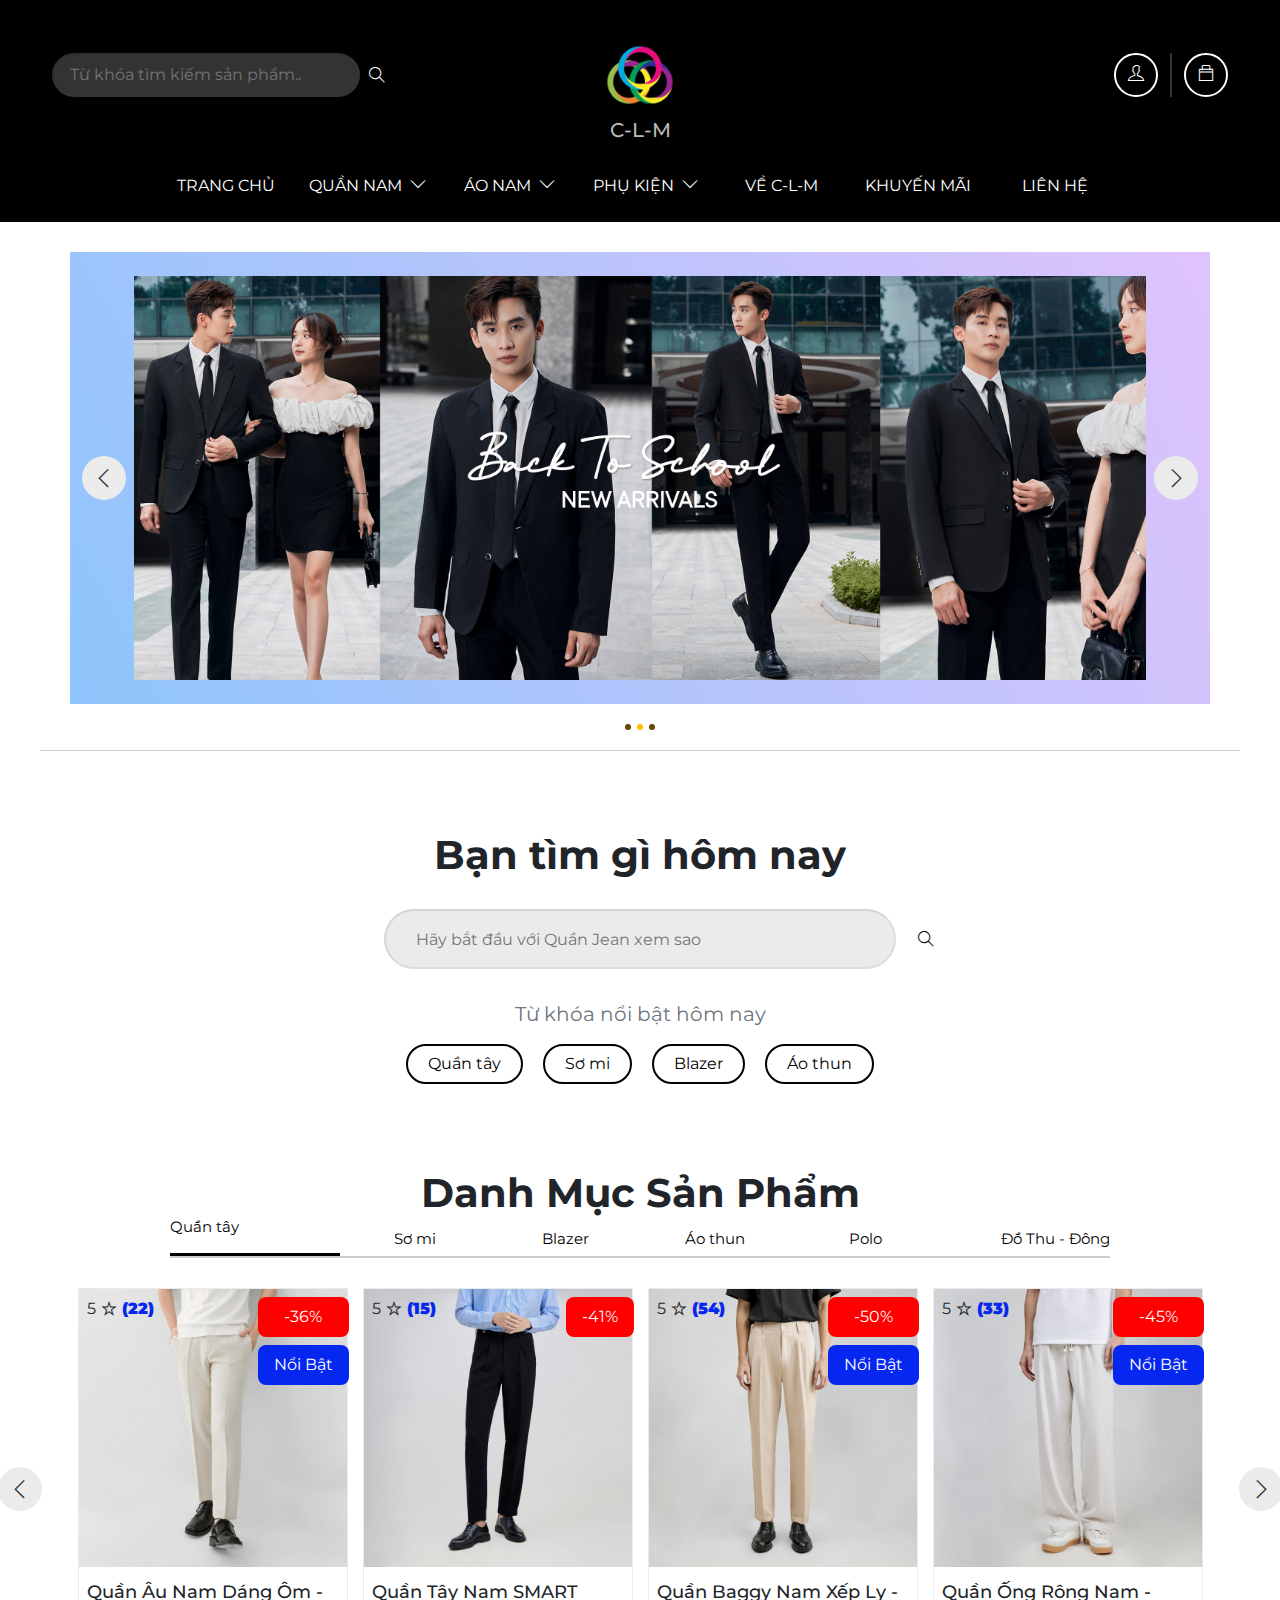
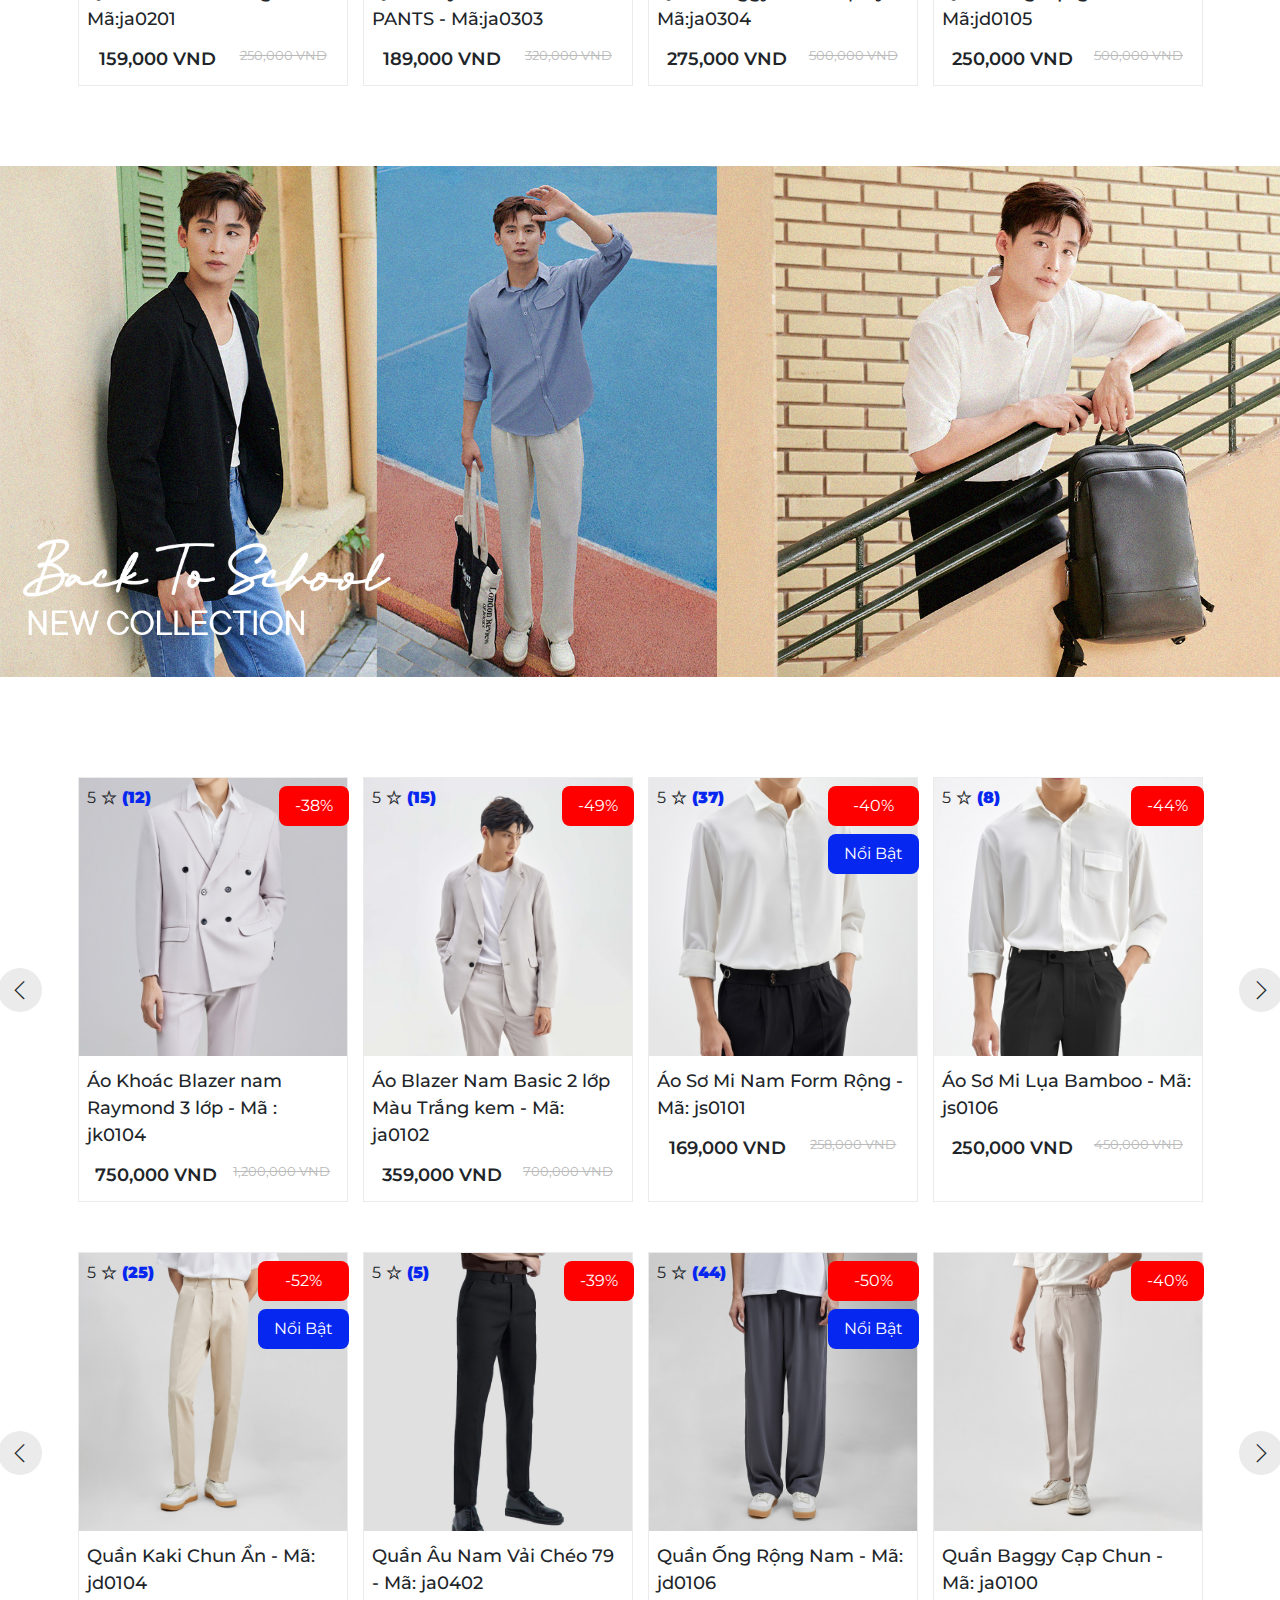
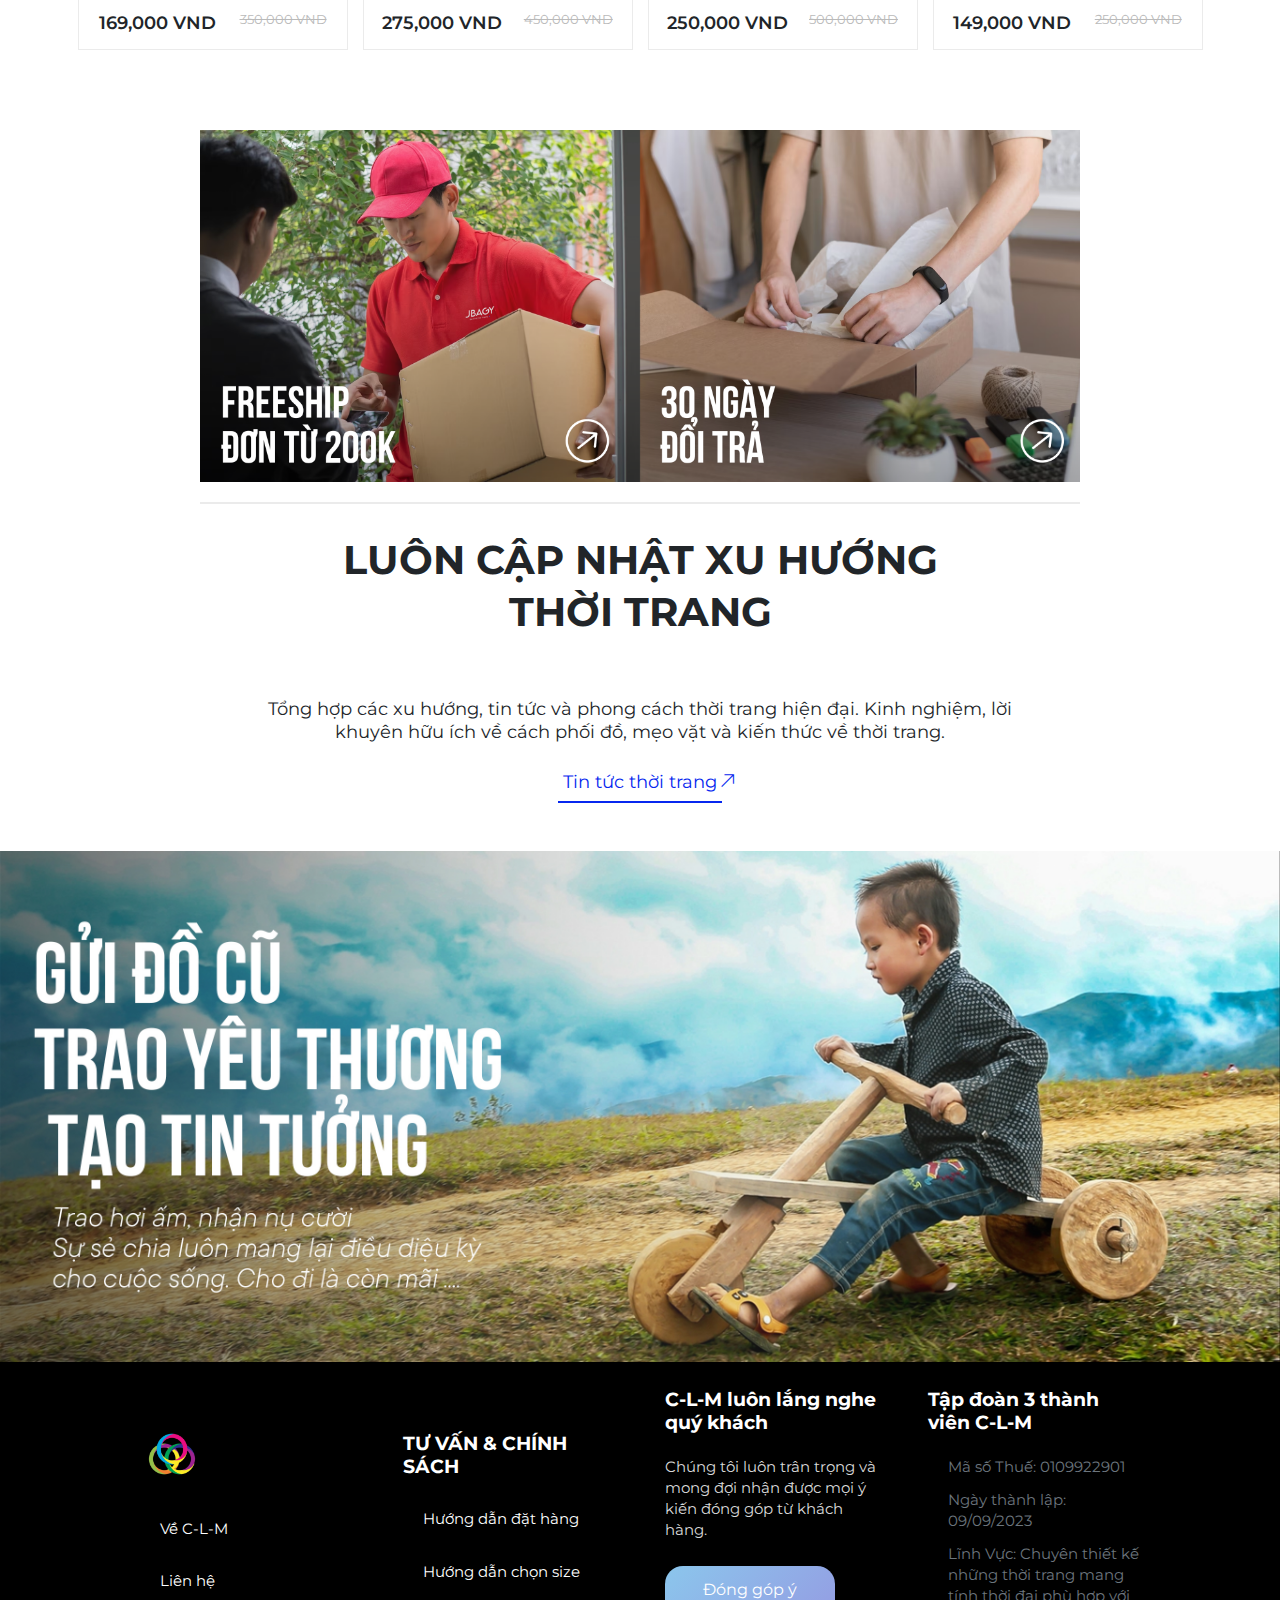
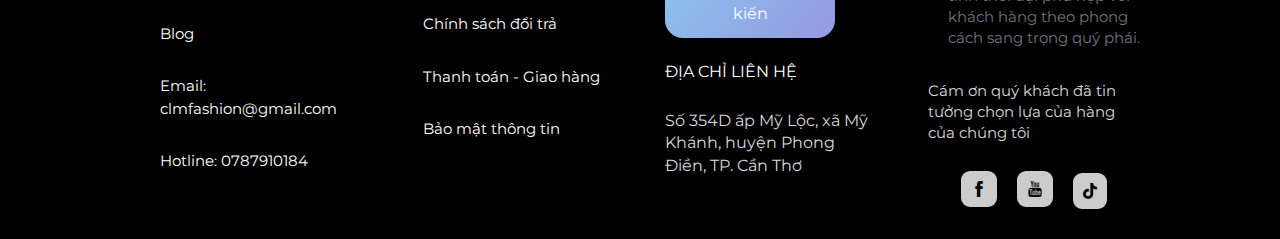
==== commit 22a1f7a9: "Sửa phần logo" ====
--- a/index.html
+++ b/index.html
@@ -4,9 +4,24 @@
         <meta charset="UTF-8" />
         <meta name="viewport" content="width=device-width, initial-scale=1.0" />
         <title>Thời Trang C-L-M</title>
+
+        <!-- reset css -->
+        <link rel="stylesheet" href="./assets/css/reset.css" />
+
+        <!-- add bootstrap -->
+        <link
+            rel="preconnect"
+            href="https://cdn.jsdelivr.net/npm/bootstrap@5.2.3/dist"
+        />
+        <link
+            rel="stylesheet"
+            href="https://cdn.jsdelivr.net/npm/bootstrap@5.2.3/dist/css/bootstrap.min.css"
+        />
+        <script src="https://cdn.jsdelivr.net/npm/bootstrap@5.2.3/dist/js/bootstrap.min.js"></script>
+        <script src="https://cdn.jsdelivr.net/npm/bootstrap@5.2.3/dist/js/bootstrap.bundle.min.js"></script>
+
+        <!-- style css -->
         <link rel="stylesheet" href="./assets/css/style.css" />
-        <link rel="stylesheet" href="./assets/css/reset.css" />
-        <link rel="stylesheet" href="./assets/css/bootstrap.min.css">
 
         <!-- fonts -->
         <link rel="preconnect" href="https://fonts.googleapis.com" />
@@ -887,8 +902,5 @@
                 </div>
             </div>
         </footer>
-        <script src="./assets/js/bootstrap.min.js">
-
-        </script>
     </body>
 </html>
--- a/assets/css/style.css
+++ b/assets/css/style.css
@@ -31,18 +31,23 @@
     font-weight: 700;
 }
 
-.slogan {
+.container-slogan {
     color: #fff;
     text-align: center;
+    margin-top: -35px;
+}
+
+.container-slogan .name-shop {
+    font-size: 2rem;
 }
 
 a {
-    text-decoration: none !important;
-    color: #fff !important;
+    text-decoration: none;
+    color: #fff;
 }
 
 a:hover {
-    text-decoration: underline !important;
+    text-decoration: underline;
 }
 
 .dots {
@@ -78,8 +83,9 @@
 
 /* ============Header=========== */
 .header {
+    margin: 0 auto;
     background-color: #000;
-    max-width: 100%;
+    min-width: 100%;
     position: -webkit-sticky;
     position: sticky;
     top: -179px;
@@ -238,18 +244,18 @@
 }
 
 .nav ul li a {
-    color: #fff !important;
-    text-decoration: none !important;
+    color: #fff;
+    text-decoration: none;
 }
 
 .nav ul li:hover a,
 .nav .tag-father li a {
-    color: #000 !important;
-}
-
-.nav .tag-father li:hover a{
-    text-decoration: none !important;
-    color: #000 !important;
+    color: #000;
+}
+
+.nav .tag-father li:hover a {
+    text-decoration: none;
+    color: #000;
 }
 
 .tag-father:hover .list-item {
@@ -404,15 +410,19 @@
 .acction-btn:hover a {
     cursor: pointer;
     background-color: #21d4fd;
-    background-image: linear-gradient(19deg, #21d4fd 0%, #b721ff 100%) !important;
-    text-decoration: none !important;
+    background-image: linear-gradient(
+        19deg,
+        #21d4fd 0%,
+        #b721ff 100%
+    );
+    text-decoration: none;
     color: transparent;
     background-clip: text;
     -webkit-background-clip: text;
 }
 
 .acction-btn a {
-    color: #000 !important;
+    color: #000;
     font-size: 1.6rem;
     font-weight: 400;
 }
@@ -468,9 +478,9 @@
 }
 
 .category li a {
-    color: #000 !important;
-    font-size: 1.5rem !important;
-    font-weight: 400 !important;
+    color: #000;
+    font-size: 1.5rem;
+    font-weight: 400;
 }
 
 .tab-content {
@@ -497,6 +507,12 @@
 
 .product-item:hover {
     box-shadow: rgba(0, 0, 0, 0.35) 0px 1px 10px;
+}
+
+.product-item:not(.reduction-rate),
+.product-item:not(.hot),
+.product-item:not(.evalute) {
+    cursor: pointer;
 }
 
 .product-item .feature {
@@ -640,7 +656,7 @@
     text-align: end;
     margin-top: 10px;
     display: inline-block;
-    color: var(--primary_color) !important;
+    color: var(--primary_color);
     font-size: 1.8rem;
     box-shadow: 0 2px var(--primary_color);
     padding: 5px;
@@ -648,9 +664,10 @@
 }
 
 .container-section a:hover {
-    text-decoration: none !important;
-    transition: all 0.3s !important;
-    text-shadow: 0em 0em 0em var(--primary_color), 0.06em 0em 0em var(--primary_color) !important;
+    text-decoration: none;
+    transition: all 0.3s;
+    text-shadow: 0em 0em 0em var(--primary_color),
+        0.06em 0em 0em var(--primary_color);
 }
 
 .container-section i {
@@ -664,7 +681,7 @@
     margin-bottom: -3px;
 }
 
-.banner_4 .banner {
+.banner {
     width: 100%;
     height: 100%;
     object-fit: cover;
@@ -748,12 +765,12 @@
 
 .footer .btn-footer {
     margin: 16px 0;
-    width: 47%;
+    max-width: 80%;
     padding: 12px 20px;
     text-align: center;
     background-image: linear-gradient(135deg, #8bc6ec 0%, #9599e2 100%);
     border-radius: 18px;
-    text-decoration: none !important;
+    text-decoration: none;
 }
 
 .footer .btn-footer:hover {
@@ -776,7 +793,7 @@
 }
 
 .icon-contact a {
-    text-decoration: none !important;
+    text-decoration: none;
 }
 
 .icon_contact {
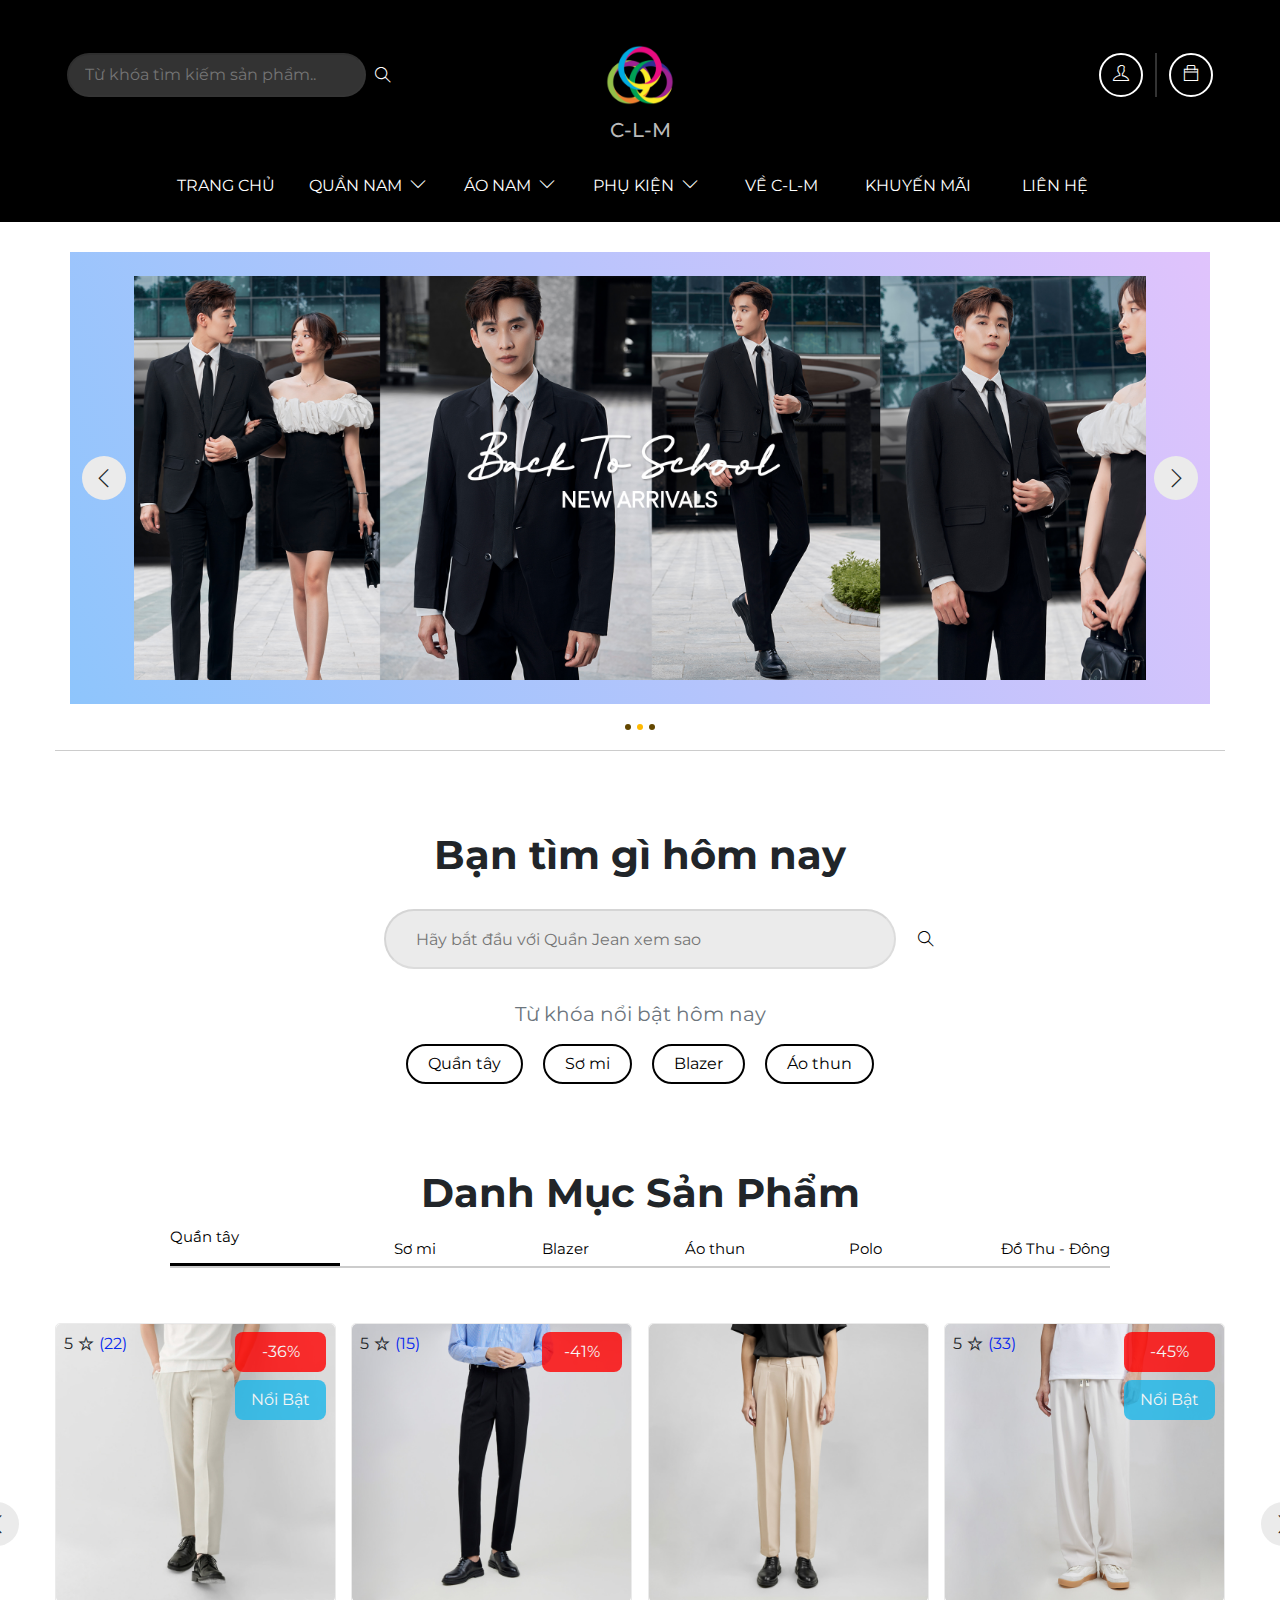
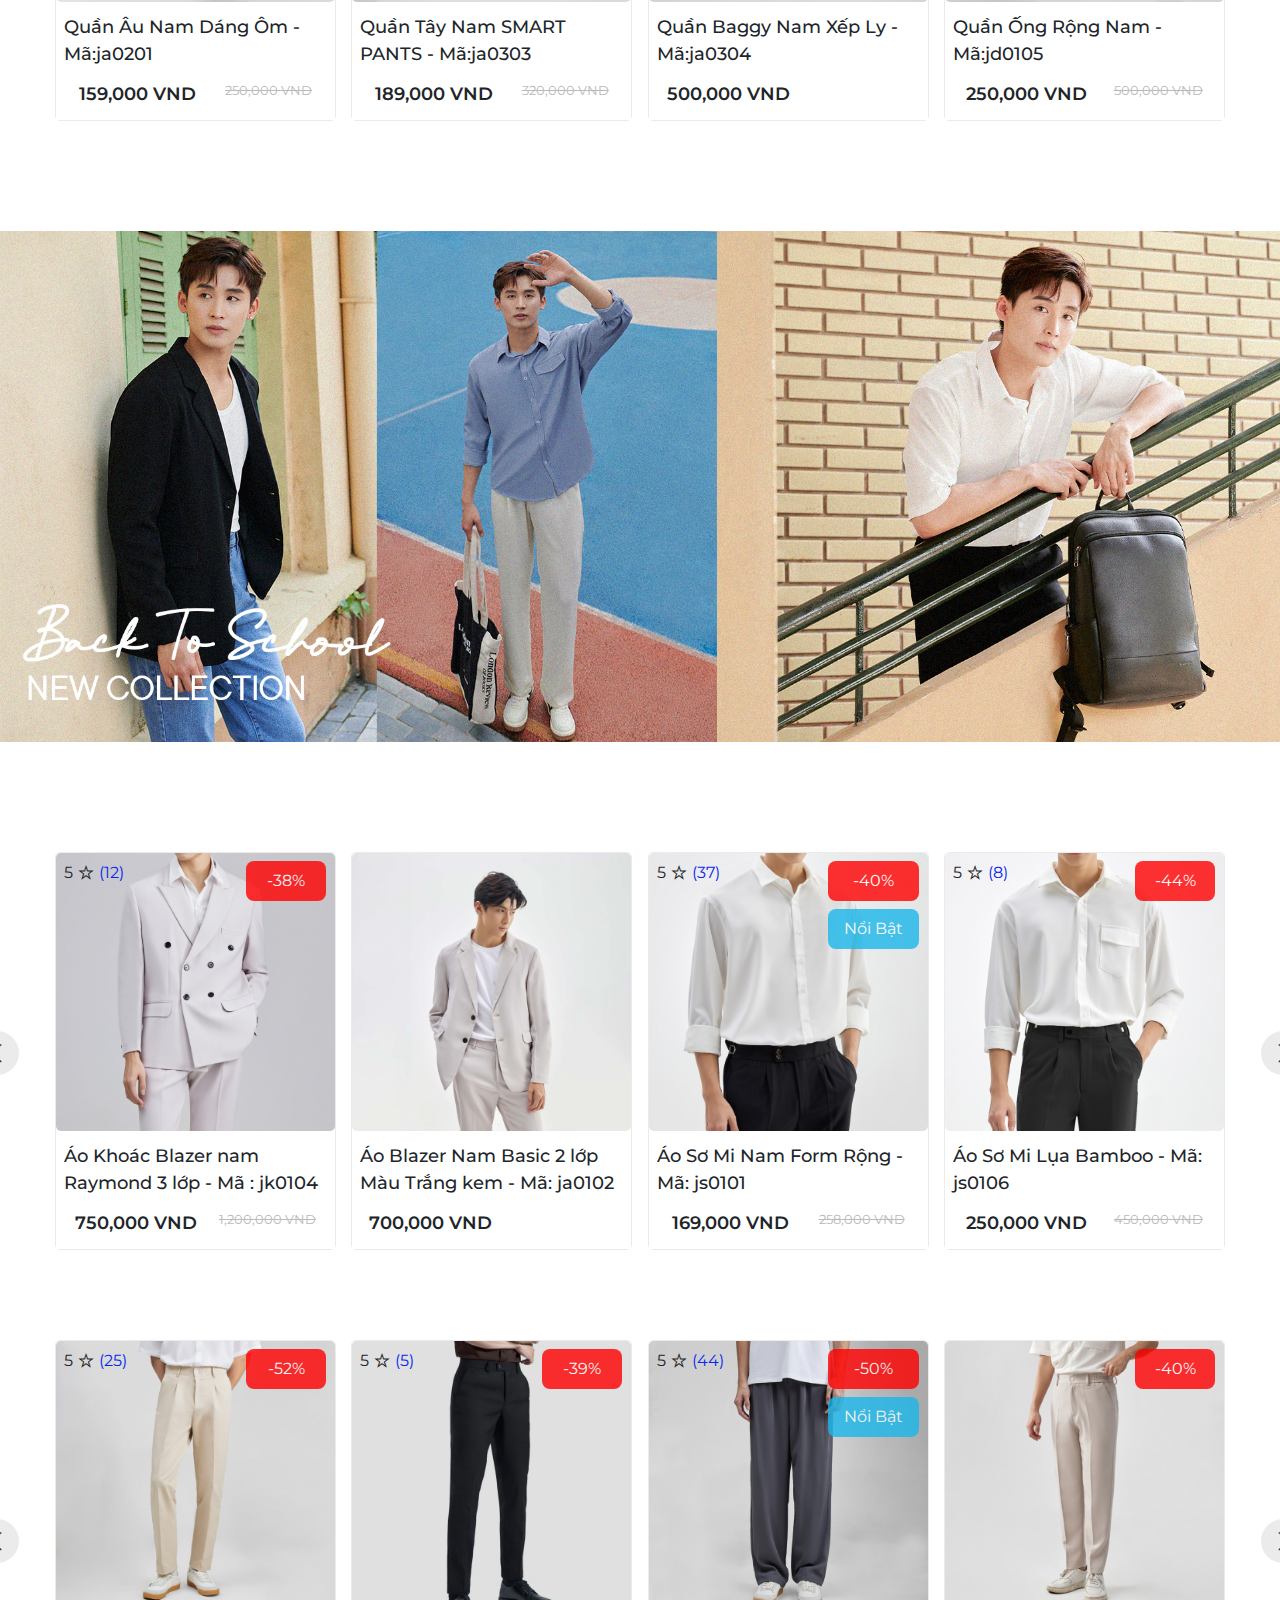
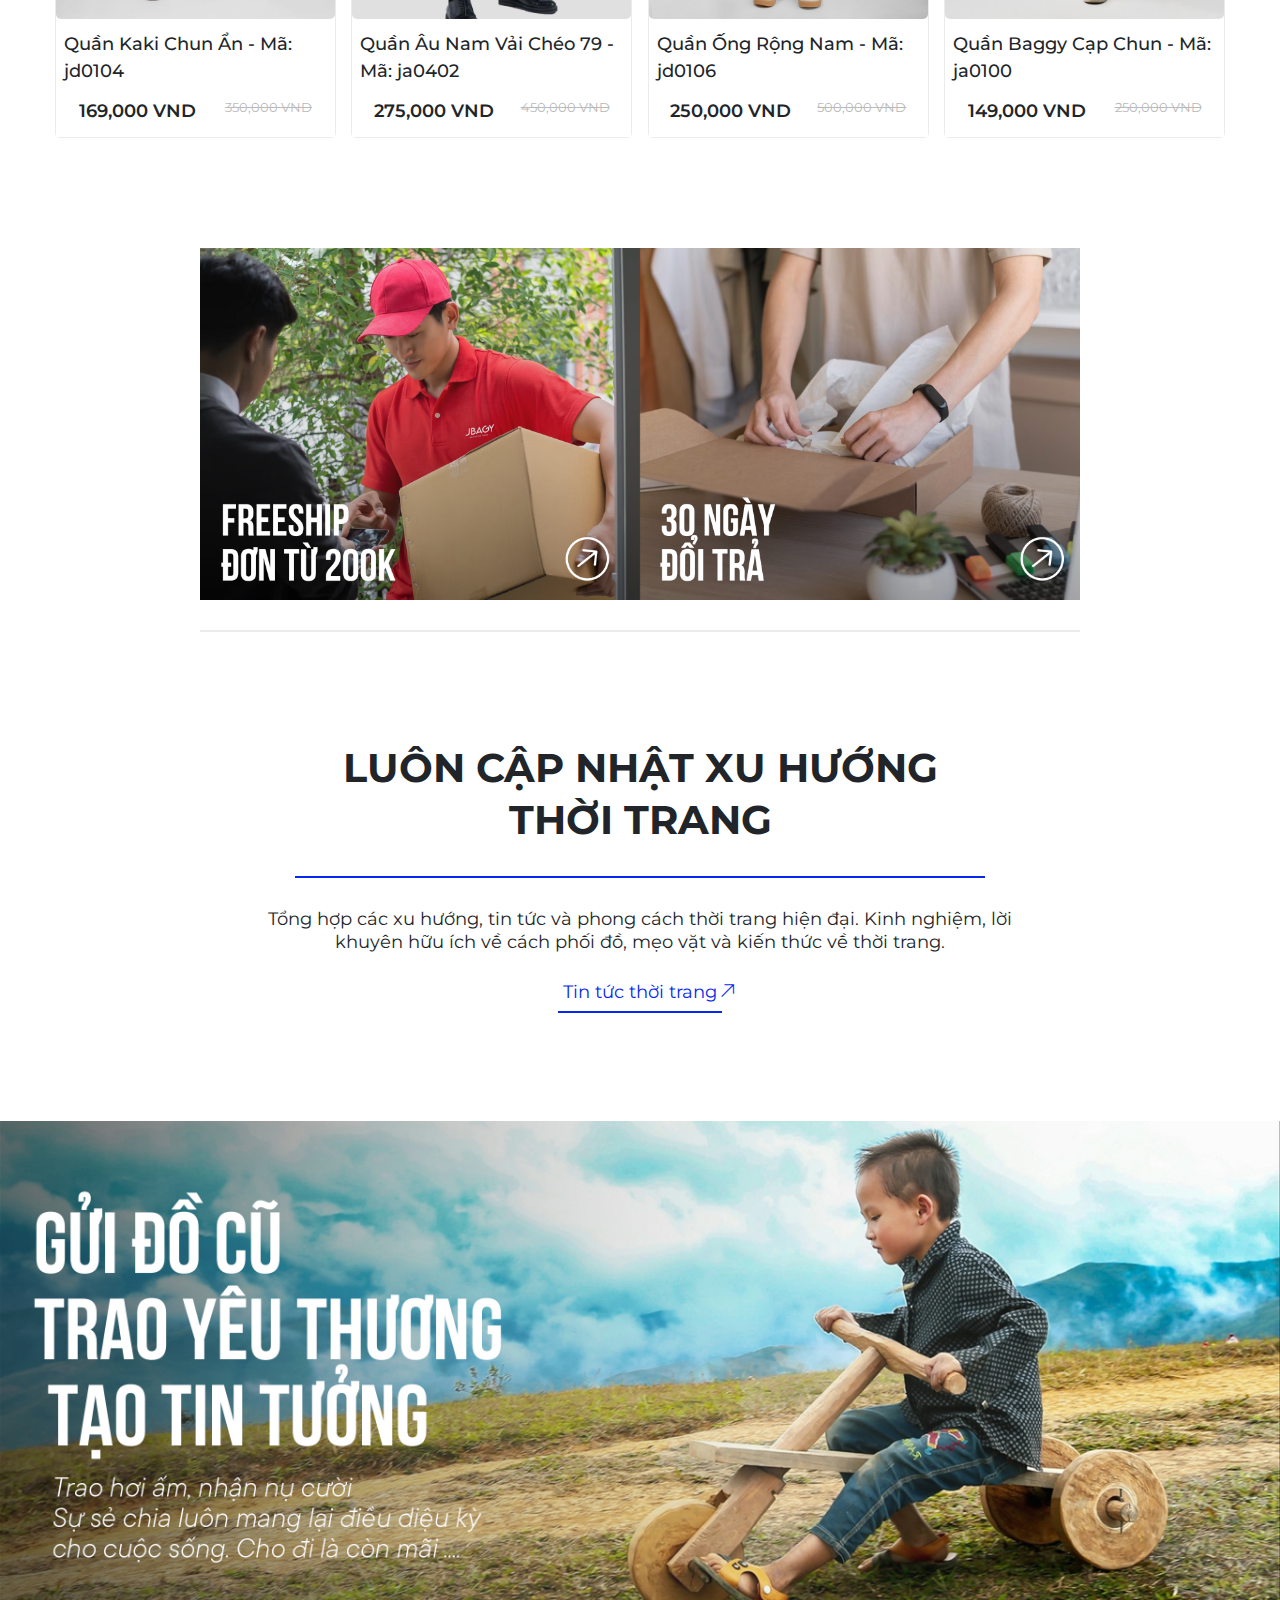
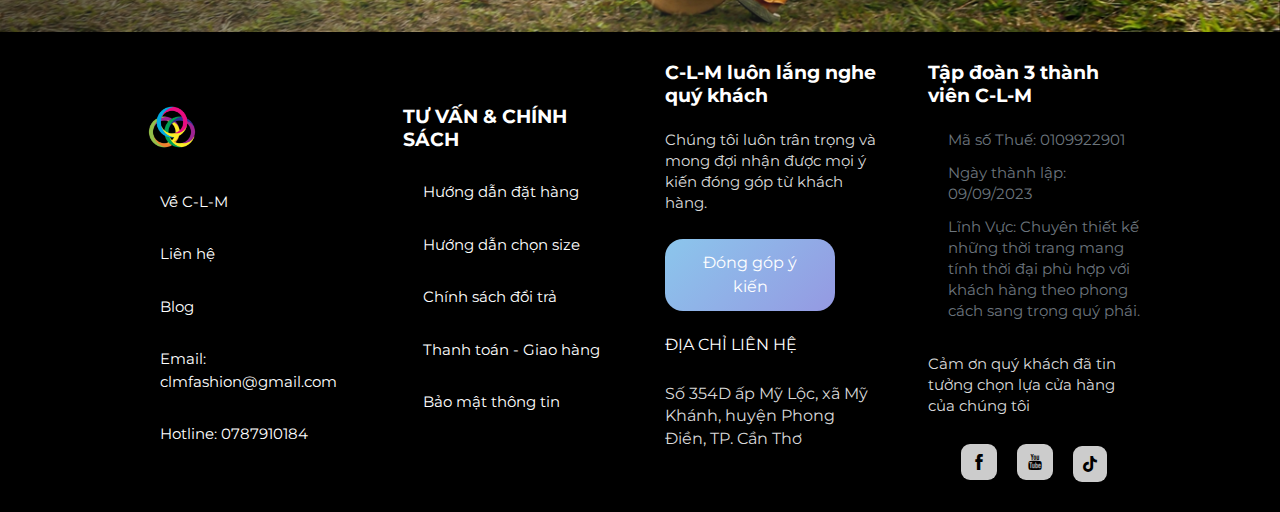
==== commit cca14a76: "Chỉnh sửa khoảng cách và lề phù hợp" ====
--- a/index.html
+++ b/index.html
@@ -134,11 +134,13 @@
                         <i class="ti-search"></i>
                     </div>
                     <div class="logo flex_1">
-                        <img
-                            src="./assets/img/logo_team.png"
-                            alt="logo_team"
-                            class="logo_team"
-                        />
+                        <a href="#!">
+                            <img
+                                src="./assets/img/logo_team.png"
+                                alt="logo_team"
+                                class="logo_team"
+                            />
+                        </a>
                         <div class="container-slogan">
                             <h1 class="name-shop">C-L-M</h1>
                         </div>
@@ -274,7 +276,7 @@
             <!-- Category -->
             <div class="category">
                 <h2 class="title">Danh Mục Sản Phẩm</h2>
-                <div class="row_flex">
+                <div class="row_flex row-flex__margin">
                     <ul>
                         <li class="acctive">
                             <a href="#!">Quần tây</a>
@@ -298,7 +300,7 @@
                 </div>
                 <!-- Product -->
                 <div class="tab-content">
-                    <div class="container">
+                    <div class="main-content">
                         <div class="list-product">
                             <i class="ti-angle-left"></i>
                             <div class="product-item">
@@ -324,16 +326,18 @@
                                         class="feature"
                                     />
                                 </a>
-                                <h3 class="product-title">
-                                    Quần Âu Nam Dáng Ôm - Mã:ja0201
-                                </h3>
-                                <div class="price">
-                                    <div class="row_flex">
-                                        <div class="price-amount">
-                                            159,000 VND
-                                        </div>
-                                        <div class="old-amount">
-                                            250,000 VND
+                                <div class="info">
+                                    <h3 class="product-title">
+                                        Quần Âu Nam Dáng Ôm - Mã:ja0201
+                                    </h3>
+                                    <div class="price">
+                                        <div class="row_flex">
+                                            <div class="price-amount">
+                                                159,000 VND
+                                            </div>
+                                            <div class="old-amount">
+                                                250,000 VND
+                                            </div>
                                         </div>
                                     </div>
                                 </div>
@@ -360,36 +364,23 @@
                                         class="feature"
                                     />
                                 </a>
-                                <h3 class="product-title">
-                                    Quần Tây Nam SMART PANTS - Mã:ja0303
-                                </h3>
-                                <div class="price">
-                                    <div class="row_flex">
-                                        <div class="price-amount">
-                                            189,000 VND
-                                        </div>
-                                        <div class="old-amount">
-                                            320,000 VND
-                                        </div>
-                                    </div>
-                                </div>
-                            </div>
-                            <div class="product-item">
-                                <div class="tag-product-item">
-                                    <div class="row_flex">
-                                        <div class="evalute">
-                                            <span>5</span>
-                                            <i class="ti-star"></i>
-                                            <span>(54)</span>
-                                        </div>
-                                        <div class="tag-container">
-                                            <div class="reduction-rate">
-                                                -50%
-                                            </div>
-                                            <div class="hot">Nổi Bật</div>
-                                        </div>
-                                    </div>
-                                </div>
+                                <div class="info">
+                                    <h3 class="product-title">
+                                        Quần Tây Nam SMART PANTS - Mã:ja0303
+                                    </h3>
+                                    <div class="price">
+                                        <div class="row_flex">
+                                            <div class="price-amount">
+                                                189,000 VND
+                                            </div>
+                                            <div class="old-amount">
+                                                320,000 VND
+                                            </div>
+                                        </div>
+                                    </div>
+                                </div>
+                            </div>
+                            <div class="product-item">
                                 <a href="#!">
                                     <img
                                         src="./assets/img/ja0304.jpg"
@@ -397,16 +388,21 @@
                                         class="feature"
                                     />
                                 </a>
-                                <h3 class="product-title">
-                                    Quần Baggy Nam Xếp Ly - Mã:ja0304
-                                </h3>
-                                <div class="price">
-                                    <div class="row_flex">
-                                        <div class="price-amount">
-                                            275,000 VND
-                                        </div>
-                                        <div class="old-amount">
-                                            500,000 VND
+                                <div class="info">
+                                    <h3 class="product-title">
+                                        Quần Baggy Nam Xếp Ly - Mã:ja0304
+                                    </h3>
+                                    <div class="price">
+                                        <div class="row_flex">
+                                            <div class="price-amount">
+                                                500,000 VND
+                                            </div>
+                                            <div></div>
+                                            <div></div>
+                                            <div></div>
+                                            <div></div>
+                                            <div></div>
+                                            <div></div>
                                         </div>
                                     </div>
                                 </div>
@@ -434,16 +430,18 @@
                                         class="feature"
                                     />
                                 </a>
-                                <h3 class="product-title">
-                                    Quần Ống Rộng Nam - Mã:jd0105
-                                </h3>
-                                <div class="price">
-                                    <div class="row_flex">
-                                        <div class="price-amount">
-                                            250,000 VND
-                                        </div>
-                                        <div class="old-amount">
-                                            500,000 VND
+                                <div class="info">
+                                    <h3 class="product-title">
+                                        Quần Ống Rộng Nam - Mã:jd0105
+                                    </h3>
+                                    <div class="price">
+                                        <div class="row_flex">
+                                            <div class="price-amount">
+                                                250,000 VND
+                                            </div>
+                                            <div class="old-amount">
+                                                500,000 VND
+                                            </div>
                                         </div>
                                     </div>
                                 </div>
@@ -464,7 +462,7 @@
             <!-- Product_2 -->
             <div class="category">
                 <div class="tab-content">
-                    <div class="container">
+                    <div class="main-content">
                         <div class="list-product">
                             <i class="ti-angle-left"></i>
                             <div class="product-item">
@@ -489,36 +487,24 @@
                                         class="feature"
                                     />
                                 </a>
-                                <h3 class="product-title">
-                                    Áo Khoác Blazer nam Raymond 3 lớp - Mã :
-                                    jk0104
-                                </h3>
-                                <div class="price">
-                                    <div class="row_flex">
-                                        <div class="price-amount">
-                                            750,000 VND
-                                        </div>
-                                        <div class="old-amount">
-                                            1,200,000 VND
-                                        </div>
-                                    </div>
-                                </div>
-                            </div>
-                            <div class="product-item">
-                                <div class="tag-product-item">
-                                    <div class="row_flex">
-                                        <div class="evalute">
-                                            <span>5</span>
-                                            <i class="ti-star"></i>
-                                            <span>(15)</span>
-                                        </div>
-                                        <div class="tag-container">
-                                            <div class="reduction-rate">
-                                                -49%
-                                            </div>
-                                        </div>
-                                    </div>
-                                </div>
+                                <div class="info">
+                                    <h3 class="product-title">
+                                        Áo Khoác Blazer nam Raymond 3 lớp - Mã :
+                                        jk0104
+                                    </h3>
+                                    <div class="price">
+                                        <div class="row_flex">
+                                            <div class="price-amount">
+                                                750,000 VND
+                                            </div>
+                                            <div class="old-amount">
+                                                1,200,000 VND
+                                            </div>
+                                        </div>
+                                    </div>
+                                </div>
+                            </div>
+                            <div class="product-item">
                                 <a href="#!">
                                     <img
                                         src="./assets/img/ja0102.jpg"
@@ -526,17 +512,23 @@
                                         class="feature"
                                     />
                                 </a>
-                                <h3 class="product-title">
-                                    Áo Blazer Nam Basic 2 lớp Màu Trắng kem -
-                                    Mã: ja0102
-                                </h3>
-                                <div class="price">
-                                    <div class="row_flex">
-                                        <div class="price-amount">
-                                            359,000 VND
-                                        </div>
-                                        <div class="old-amount">
-                                            700,000 VND
+                                <div class="info">
+                                    <h3 class="product-title">
+                                        Áo Blazer Nam Basic 2 lớp Màu Trắng kem
+                                        - Mã: ja0102
+                                    </h3>
+                                    <div class="price">
+                                        <div class="row_flex">
+                                            <div class="price-amount">
+                                                700,000 VND
+                                            </div>
+                                            <div></div>
+                                            <div></div>
+                                            <div></div>
+                                            <div></div>
+                                            <div></div>
+                                            <div></div>
+                                            <div></div>
                                         </div>
                                     </div>
                                 </div>
@@ -564,16 +556,18 @@
                                         class="feature"
                                     />
                                 </a>
-                                <h3 class="product-title">
-                                    Áo Sơ Mi Nam Form Rộng - Mã: js0101
-                                </h3>
-                                <div class="price">
-                                    <div class="row_flex">
-                                        <div class="price-amount">
-                                            169,000 VND
-                                        </div>
-                                        <div class="old-amount">
-                                            258,000 VND
+                                <div class="info">
+                                    <h3 class="product-title">
+                                        Áo Sơ Mi Nam Form Rộng - Mã: js0101
+                                    </h3>
+                                    <div class="price">
+                                        <div class="row_flex">
+                                            <div class="price-amount">
+                                                169,000 VND
+                                            </div>
+                                            <div class="old-amount">
+                                                258,000 VND
+                                            </div>
                                         </div>
                                     </div>
                                 </div>
@@ -600,16 +594,18 @@
                                         class="feature"
                                     />
                                 </a>
-                                <h3 class="product-title">
-                                    Áo Sơ Mi Lụa Bamboo - Mã: js0106
-                                </h3>
-                                <div class="price">
-                                    <div class="row_flex">
-                                        <div class="price-amount">
-                                            250,000 VND
-                                        </div>
-                                        <div class="old-amount">
-                                            450,000 VND
+                                <div class="info">
+                                    <h3 class="product-title">
+                                        Áo Sơ Mi Lụa Bamboo - Mã: js0106
+                                    </h3>
+                                    <div class="price">
+                                        <div class="row_flex">
+                                            <div class="price-amount">
+                                                250,000 VND
+                                            </div>
+                                            <div class="old-amount">
+                                                450,000 VND
+                                            </div>
                                         </div>
                                     </div>
                                 </div>
@@ -622,7 +618,7 @@
             <!-- Product_3 -->
             <div class="category category_3">
                 <div class="tab-content">
-                    <div class="container">
+                    <div class="main-content">
                         <div class="list-product">
                             <i class="ti-angle-left"></i>
                             <div class="product-item">
@@ -637,7 +633,6 @@
                                             <div class="reduction-rate">
                                                 -52%
                                             </div>
-                                            <div class="hot">Nổi Bật</div>
                                         </div>
                                     </div>
                                 </div>
@@ -648,16 +643,18 @@
                                         class="feature"
                                     />
                                 </a>
-                                <h3 class="product-title">
-                                    Quần Kaki Chun Ẩn - Mã: jd0104
-                                </h3>
-                                <div class="price">
-                                    <div class="row_flex">
-                                        <div class="price-amount">
-                                            169,000 VND
-                                        </div>
-                                        <div class="old-amount">
-                                            350,000 VND
+                                <div class="info">
+                                    <h3 class="product-title">
+                                        Quần Kaki Chun Ẩn - Mã: jd0104
+                                    </h3>
+                                    <div class="price">
+                                        <div class="row_flex">
+                                            <div class="price-amount">
+                                                169,000 VND
+                                            </div>
+                                            <div class="old-amount">
+                                                350,000 VND
+                                            </div>
                                         </div>
                                     </div>
                                 </div>
@@ -684,16 +681,18 @@
                                         class="feature"
                                     />
                                 </a>
-                                <h3 class="product-title">
-                                    Quần Âu Nam Vải Chéo 79 - Mã: ja0402
-                                </h3>
-                                <div class="price">
-                                    <div class="row_flex">
-                                        <div class="price-amount">
-                                            275,000 VND
-                                        </div>
-                                        <div class="old-amount">
-                                            450,000 VND
+                                <div class="info">
+                                    <h3 class="product-title">
+                                        Quần Âu Nam Vải Chéo 79 - Mã: ja0402
+                                    </h3>
+                                    <div class="price">
+                                        <div class="row_flex">
+                                            <div class="price-amount">
+                                                275,000 VND
+                                            </div>
+                                            <div class="old-amount">
+                                                450,000 VND
+                                            </div>
                                         </div>
                                     </div>
                                 </div>
@@ -721,16 +720,18 @@
                                         class="feature"
                                     />
                                 </a>
-                                <h3 class="product-title">
-                                    Quần Ống Rộng Nam - Mã: jd0106
-                                </h3>
-                                <div class="price">
-                                    <div class="row_flex">
-                                        <div class="price-amount">
-                                            250,000 VND
-                                        </div>
-                                        <div class="old-amount">
-                                            500,000 VND
+                                <div class="info">
+                                    <h3 class="product-title">
+                                        Quần Ống Rộng Nam - Mã: jd0106
+                                    </h3>
+                                    <div class="price">
+                                        <div class="row_flex">
+                                            <div class="price-amount">
+                                                250,000 VND
+                                            </div>
+                                            <div class="old-amount">
+                                                500,000 VND
+                                            </div>
                                         </div>
                                     </div>
                                 </div>
@@ -753,16 +754,18 @@
                                         class="feature"
                                     />
                                 </a>
-                                <h3 class="product-title">
-                                    Quần Baggy Cạp Chun - Mã: ja0100
-                                </h3>
-                                <div class="price">
-                                    <div class="row_flex">
-                                        <div class="price-amount">
-                                            149,000 VND
-                                        </div>
-                                        <div class="old-amount">
-                                            250,000 VND
+                                <div class="info">
+                                    <h3 class="product-title">
+                                        Quần Baggy Cạp Chun - Mã: ja0100
+                                    </h3>
+                                    <div class="price">
+                                        <div class="row_flex">
+                                            <div class="price-amount">
+                                                149,000 VND
+                                            </div>
+                                            <div class="old-amount">
+                                                250,000 VND
+                                            </div>
                                         </div>
                                     </div>
                                 </div>
@@ -883,7 +886,7 @@
                             </li>
                         </ul>
                         <p class="desc">
-                            Cám ơn quý khách đã tin tưởng chọn lựa của hàng của
+                            Cảm ơn quý khách đã tin tưởng chọn lựa cửa hàng của
                             chúng tôi
                         </p>
                         <div class="icon-contact">
--- a/assets/css/style.css
+++ b/assets/css/style.css
@@ -47,6 +47,7 @@
 }
 
 a:hover {
+    color: #fff;
     text-decoration: underline;
 }
 
@@ -81,20 +82,29 @@
     flex: 1;
 }
 
+.banner {
+    width: 100%;
+    height: 100%;
+    object-fit: cover;
+    cursor: pointer;
+}
+
 /* ============Header=========== */
 .header {
     margin: 0 auto;
     background-color: #000;
-    min-width: 100%;
+    width: 100%;
     position: -webkit-sticky;
     position: sticky;
-    top: -179px;
+    top: -150px;
     z-index: 1;
 }
 
 .main-content {
-    width: 1200px;
+    width: 1170px;
+    max-width: calc(100% - 48px);
     padding: 0 12px;
+    margin: 0 auto;
 }
 
 .header .flex-row {
@@ -139,7 +149,6 @@
     color: #fff;
     background-color: rgba(255, 255, 255, 0.2);
     border-radius: 999px;
-    box-shadow: none;
     border-color: rgba(0, 0, 0, 0.09);
 }
 
@@ -157,7 +166,7 @@
 }
 
 .otd .ti-search:hover {
-    border-radius: 999px;
+    border-radius: 20px;
 }
 
 .otd .search-field {
@@ -218,6 +227,7 @@
 
 .nav ul li {
     text-align: center;
+    border-radius: 3px 3px 0 0;
 }
 
 .nav > ul {
@@ -410,11 +420,7 @@
 .acction-btn:hover a {
     cursor: pointer;
     background-color: #21d4fd;
-    background-image: linear-gradient(
-        19deg,
-        #21d4fd 0%,
-        #b721ff 100%
-    );
+    background-image: linear-gradient(19deg, #21d4fd 0%, #b721ff 100%);
     text-decoration: none;
     color: transparent;
     background-clip: text;
@@ -438,6 +444,10 @@
     justify-content: center;
 }
 
+.category .row-flex__margin {
+    margin: 15px 0;
+}
+
 .category .row_flex ul li:first-child,
 .category .row_flex ul li:last-child {
     width: 170px;
@@ -483,14 +493,14 @@
     font-weight: 400;
 }
 
+.category .main-content {
+    min-width: calc(1170px + 200px);
+    padding: 30px 100px;
+}
+
 .tab-content {
     display: flex;
     justify-content: center;
-}
-
-.tab-content .container {
-    margin-top: 20px;
-    width: 1170px;
 }
 
 .list-product {
@@ -502,11 +512,16 @@
 .product-item {
     max-width: 24%;
     border: 1px solid #ebebeb;
+    border-radius: 5px;
     position: relative;
 }
 
 .product-item:hover {
     box-shadow: rgba(0, 0, 0, 0.35) 0px 1px 10px;
+}
+
+.product-item .info {
+    background-color: #fff;
 }
 
 .product-item:not(.reduction-rate),
@@ -519,6 +534,7 @@
     width: 100%;
     height: 278px;
     object-fit: cover;
+    border-radius: 5px;
 }
 
 .product-title {
@@ -540,6 +556,10 @@
     justify-content: space-around;
 }
 
+.price .row-flex {
+    justify-content: space-between;
+}
+
 .price-amount {
     font-size: 1.8rem;
     font-weight: 600;
@@ -571,6 +591,7 @@
 }
 
 .tag-product-item .row_flex {
+    margin: 0;
     width: 278px;
     align-items: flex-start;
     justify-content: space-between;
@@ -588,23 +609,31 @@
 
 .tag-product-item .evalute span ~ span {
     color: var(--primary_color);
-    font-weight: 900;
+    font-weight: 400;
+}
+
+.tag-container {
+    min-width: 80px;
 }
 
 .tag-container .reduction-rate {
-    color: #fff;
-    background-color: red;
+    width: 100%;
+    color: #fff;
+    background-color: #ff0000;
     padding: 8px 16px;
     border-radius: 8px;
+    opacity: 0.8;
     cursor: default;
 }
 
 .tag-container .hot {
-    color: #fff;
-    background-color: var(--primary_color);
+    width: 100%;
+    color: #fff;
+    background-color: #1ab7ea;
     margin-top: 8px;
     padding: 8px 16px;
     border-radius: 8px;
+    opacity: 0.8;
     cursor: default;
 }
 
@@ -616,14 +645,15 @@
 
 /* ============Product=========== */
 .category_3 {
-    margin-top: 0;
+    margin-top: 30px;
+    padding-top: 0;
 }
 
 /* ============Banner=========== */
 
 .banner_3 {
     margin: 80px 200px 0;
-    padding-bottom: 20px;
+    padding-bottom: 30px;
     border-bottom: 2px solid #ebebeb;
 }
 
@@ -635,13 +665,13 @@
 
 /* ============Section=========== */
 .section {
-    margin: 0 auto;
+    margin: 110px auto;
     text-align: center;
     max-width: 750px;
 }
 
 .section .title {
-    border-bottom: 2px solid --primary_color;
+    border-bottom: 2px solid var(--primary_color);
     padding-bottom: 30px;
     margin: 30px;
     line-height: 1.3;
@@ -674,20 +704,6 @@
     position: absolute;
     top: 9px;
 }
-
-/* ============Banner=========== */
-.banner_4 {
-    margin-top: 50px;
-    margin-bottom: -3px;
-}
-
-.banner {
-    width: 100%;
-    height: 100%;
-    object-fit: cover;
-    cursor: pointer;
-}
-
 /* ============Footer=========== */
 .footer {
     background-color: #000;
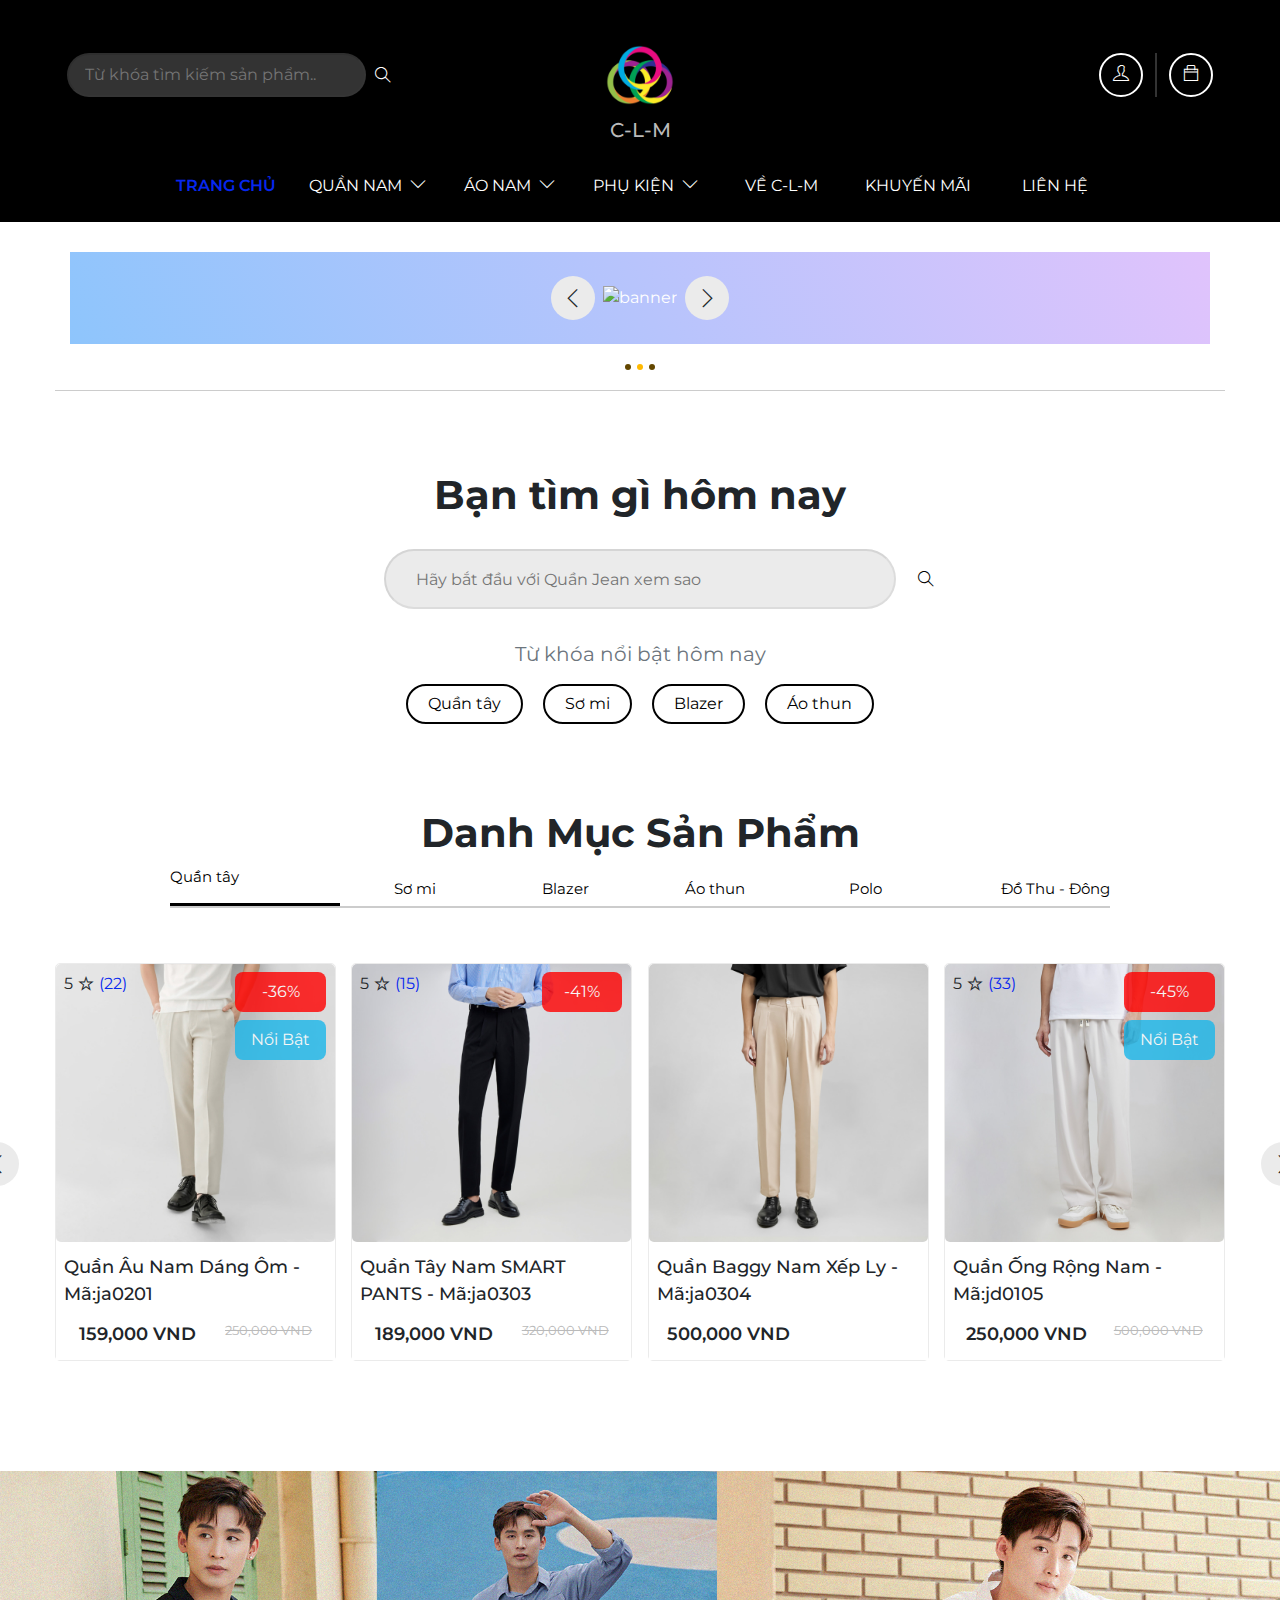
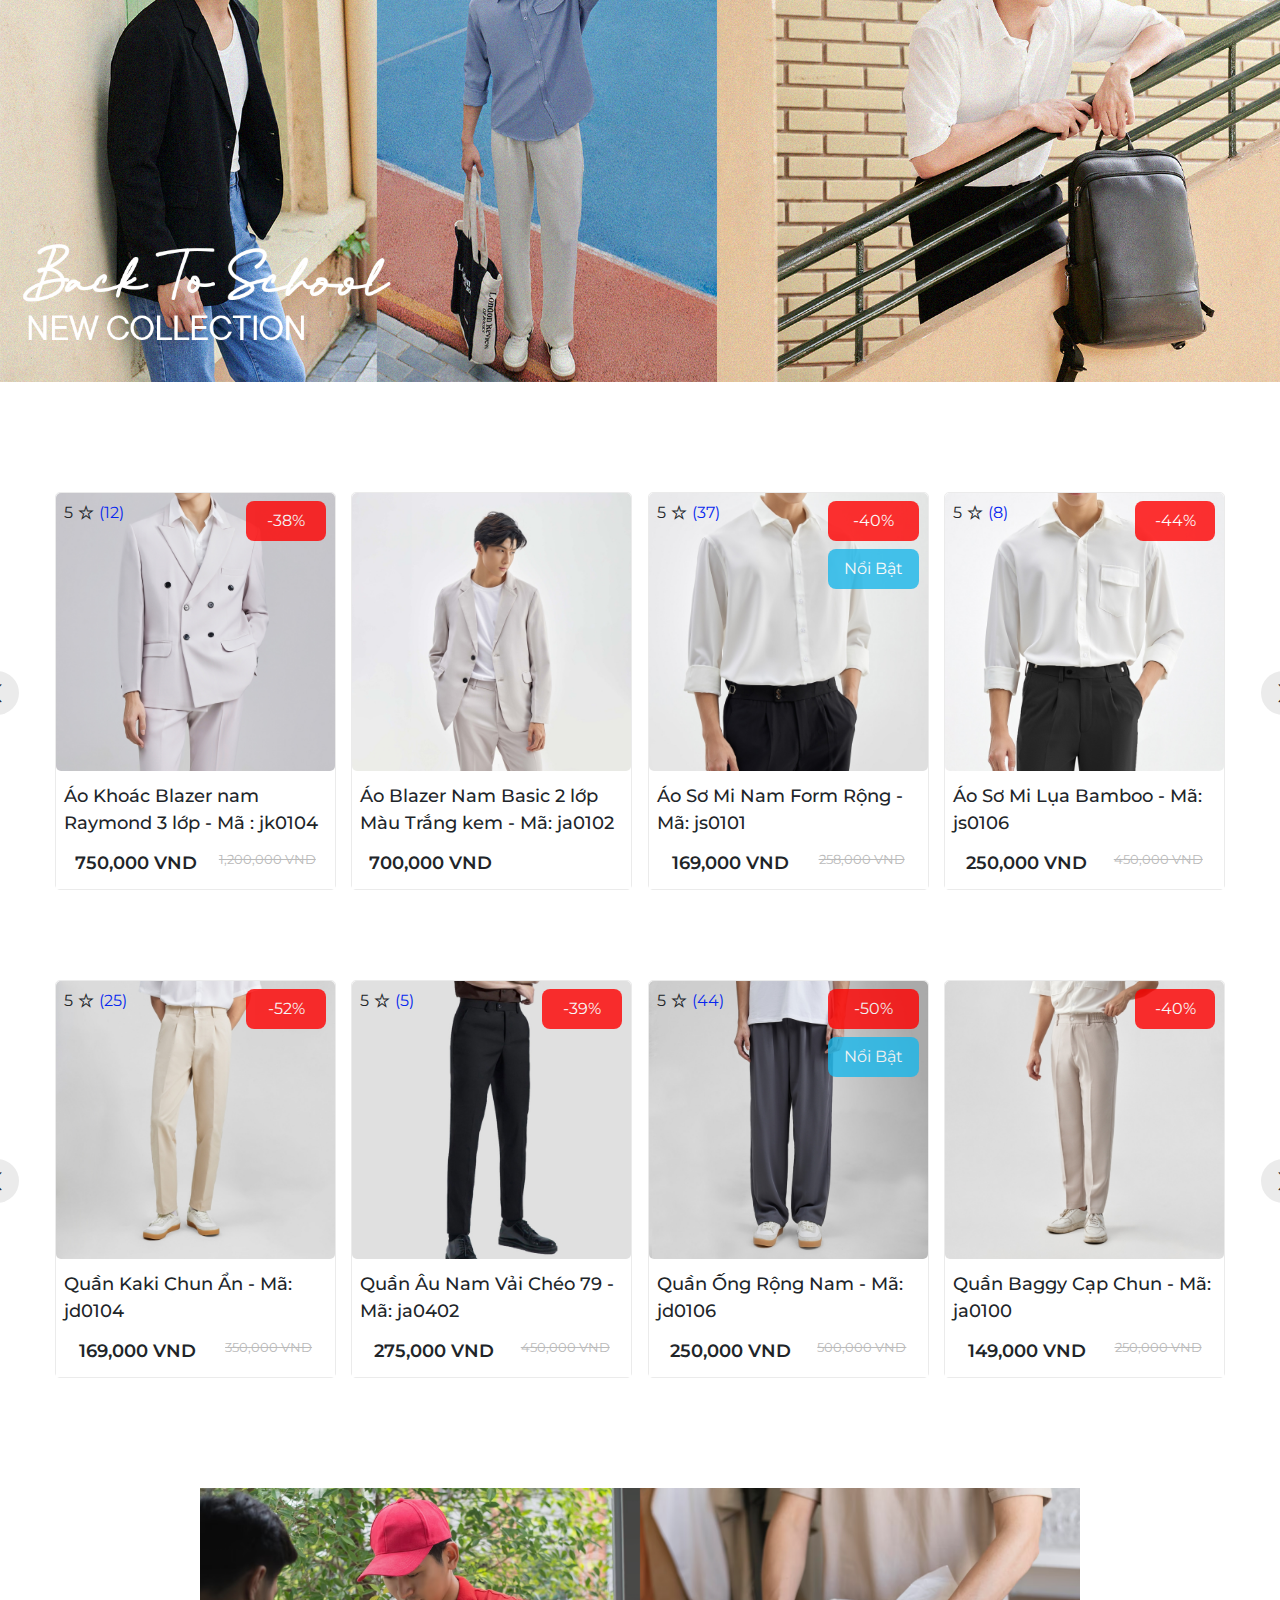
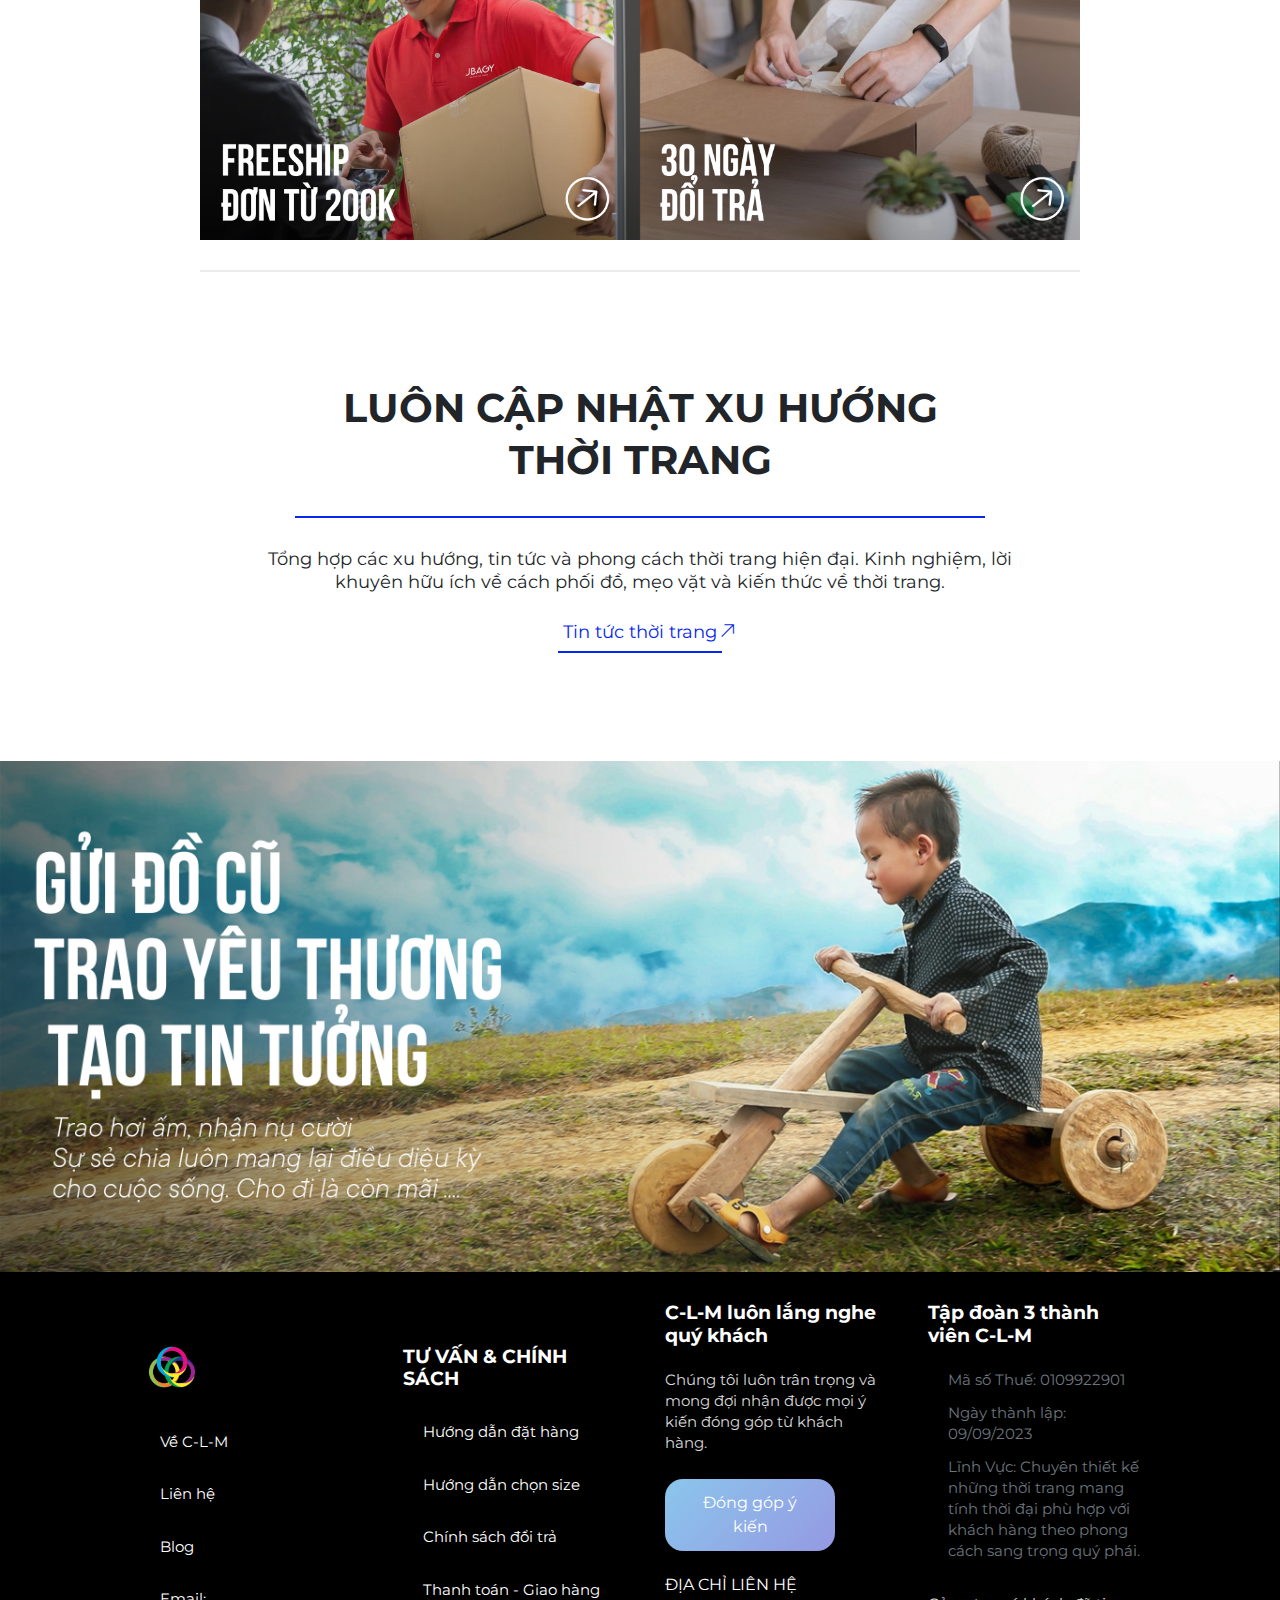
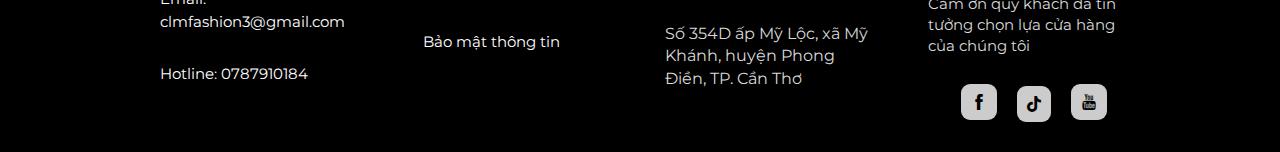
==== commit fa2fd976: "Thêm demo phần about" ====
--- a/index.html
+++ b/index.html
@@ -165,7 +165,7 @@
                 <div class="nav">
                     <ul>
                         <li>
-                            <a href="#!">TRANG CHỦ</a>
+                            <a class="nav-active" href="/">TRANG CHỦ</a>
                         </li>
                         <li class="tag-father">
                             <a href="#!">QUẦN NAM</a>
@@ -219,7 +219,7 @@
                             <i class="ti-angle-down"></i>
                         </li>
                         <li>
-                            <a href="#!">VỀ C-L-M</a>
+                            <a href="./about.html">VỀ C-L-M</a>
                         </li>
                         <li>
                             <a href="#!">KHUYẾN MÃI</a>
@@ -240,7 +240,7 @@
                         <a href="#!"
                             ><img
                                 class="banner-img"
-                                src="./assets/img/banner.jpg"
+                                src="./assets/img/banner_1.jpg"
                                 alt="banner"
                         /></a>
                         <i class="ti-angle-right"></i>
@@ -834,10 +834,13 @@
                                 <a href="#!">Blog</a>
                             </li>
                             <li>
-                                <a href="#!">Email: clmfashion@gmail.com</a>
-                            </li>
-                            <li>
-                                <a href="#!">Hotline: 0787910184</a>
+                                <a
+                                    href="mailto:clmfashion3@gmail.com?cc=caomay2908@gmail.com,voduyman2k3@gmail.com,luanthanh722003@gmail.com&subject=Request Support&body=Please describe your problem"
+                                    >Email: clmfashion3@gmail.com</a
+                                >
+                            </li>
+                            <li>
+                                <a href="tel:0787910184">Hotline: 0787910184</a>
                             </li>
                         </ul>
                     </div>
@@ -893,13 +896,13 @@
                             <a href="https://www.facebook.com/nhoncao.2908/"
                                 ><i class="ti-facebook icon_contact"></i
                             ></a>
-                            <a href="https://www.youtube.com/@VoDuyMan--"
-                                ><i class="ti-youtube icon_contact"></i
-                            ></a>
                             <a
                                 href="https://www.tiktok.com/@_n.luzan02_?_t=8fbu6YcMhh2&_r=1"
                                 ><i class="fab fa-tiktok icon_contact"></i
                             ></a>
+                            <a href="https://www.youtube.com/@VoDuyMan--"
+                                ><i class="ti-youtube icon_contact"></i
+                            ></a>
                         </div>
                     </div>
                 </div>
--- a/assets/css/style.css
+++ b/assets/css/style.css
@@ -227,7 +227,6 @@
 
 .nav ul li {
     text-align: center;
-    border-radius: 3px 3px 0 0;
 }
 
 .nav > ul {
@@ -305,6 +304,11 @@
 .nav .ti-angle-down {
     padding-left: 4px;
     color: #fff;
+}
+
+.nav ul li a.nav-active {
+    color: #0627ef;
+    font-weight: 600;
 }
 
 /* ============Main=========== */
